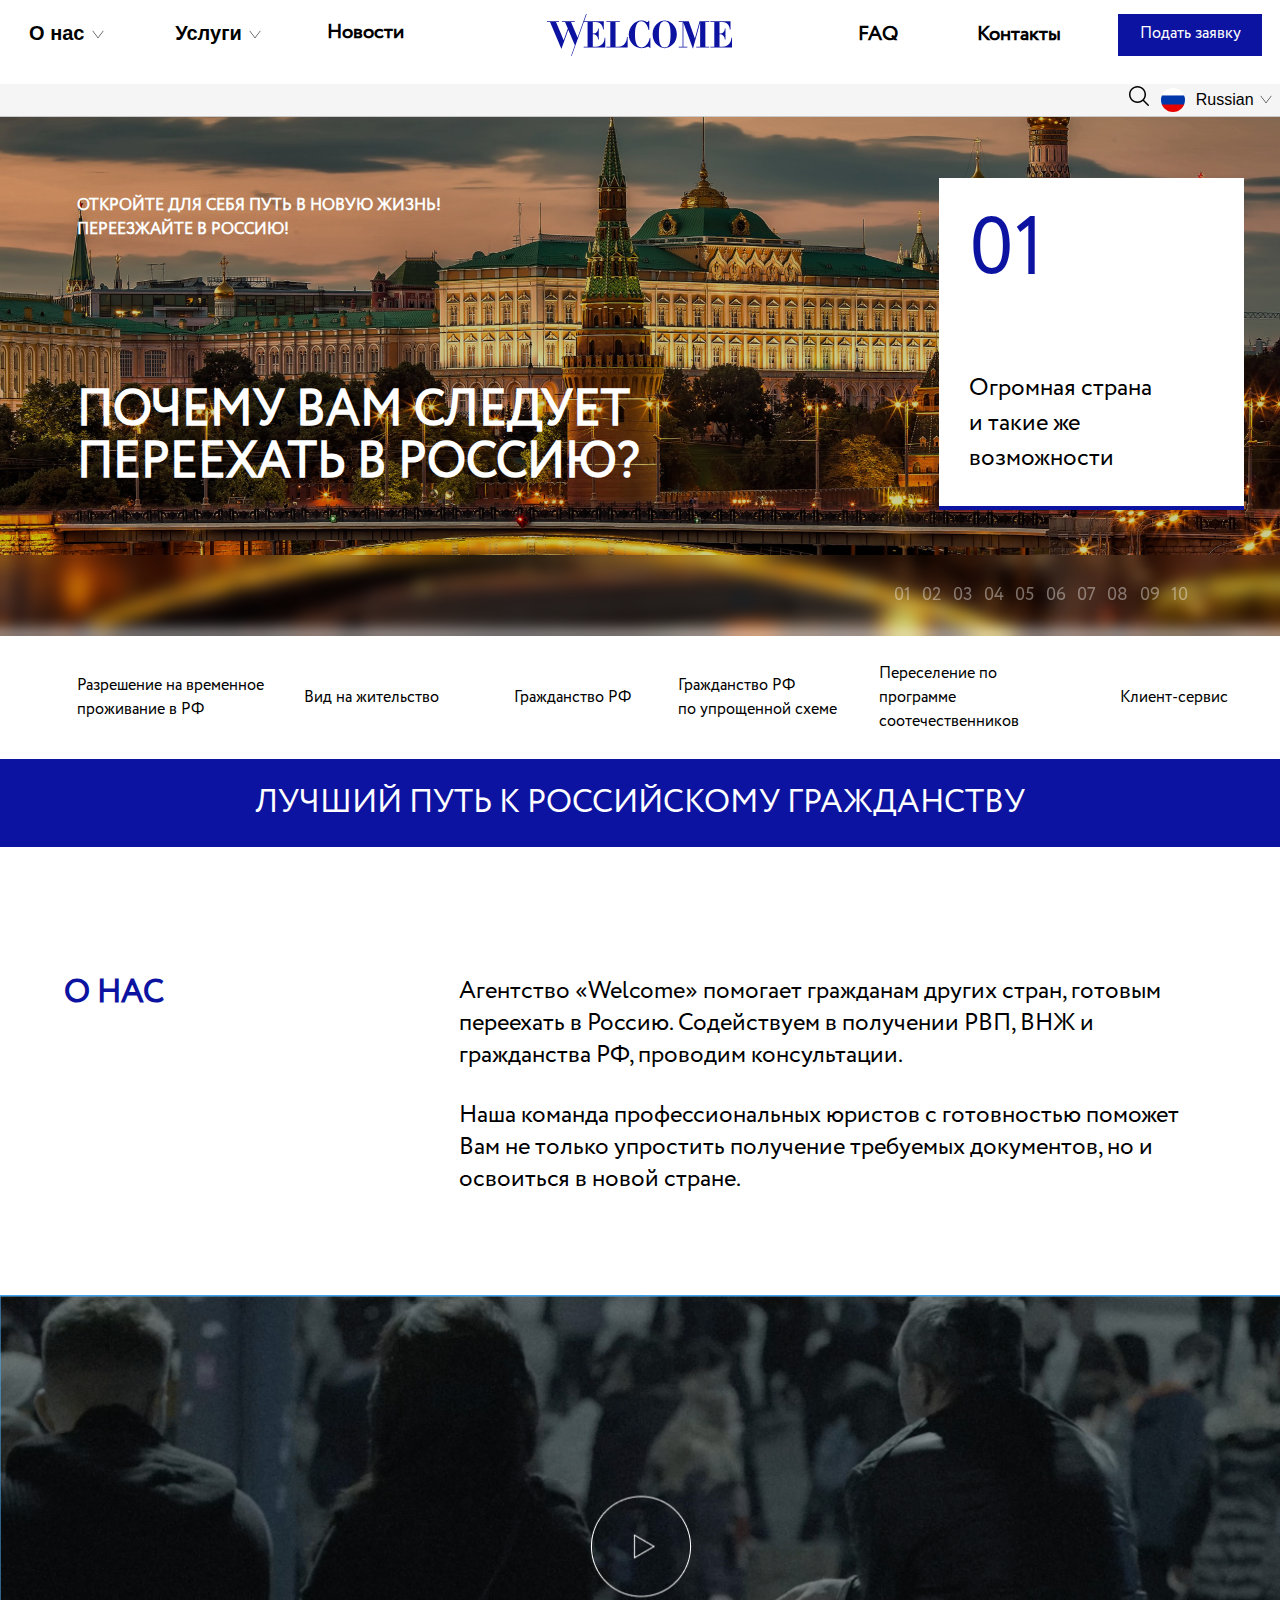
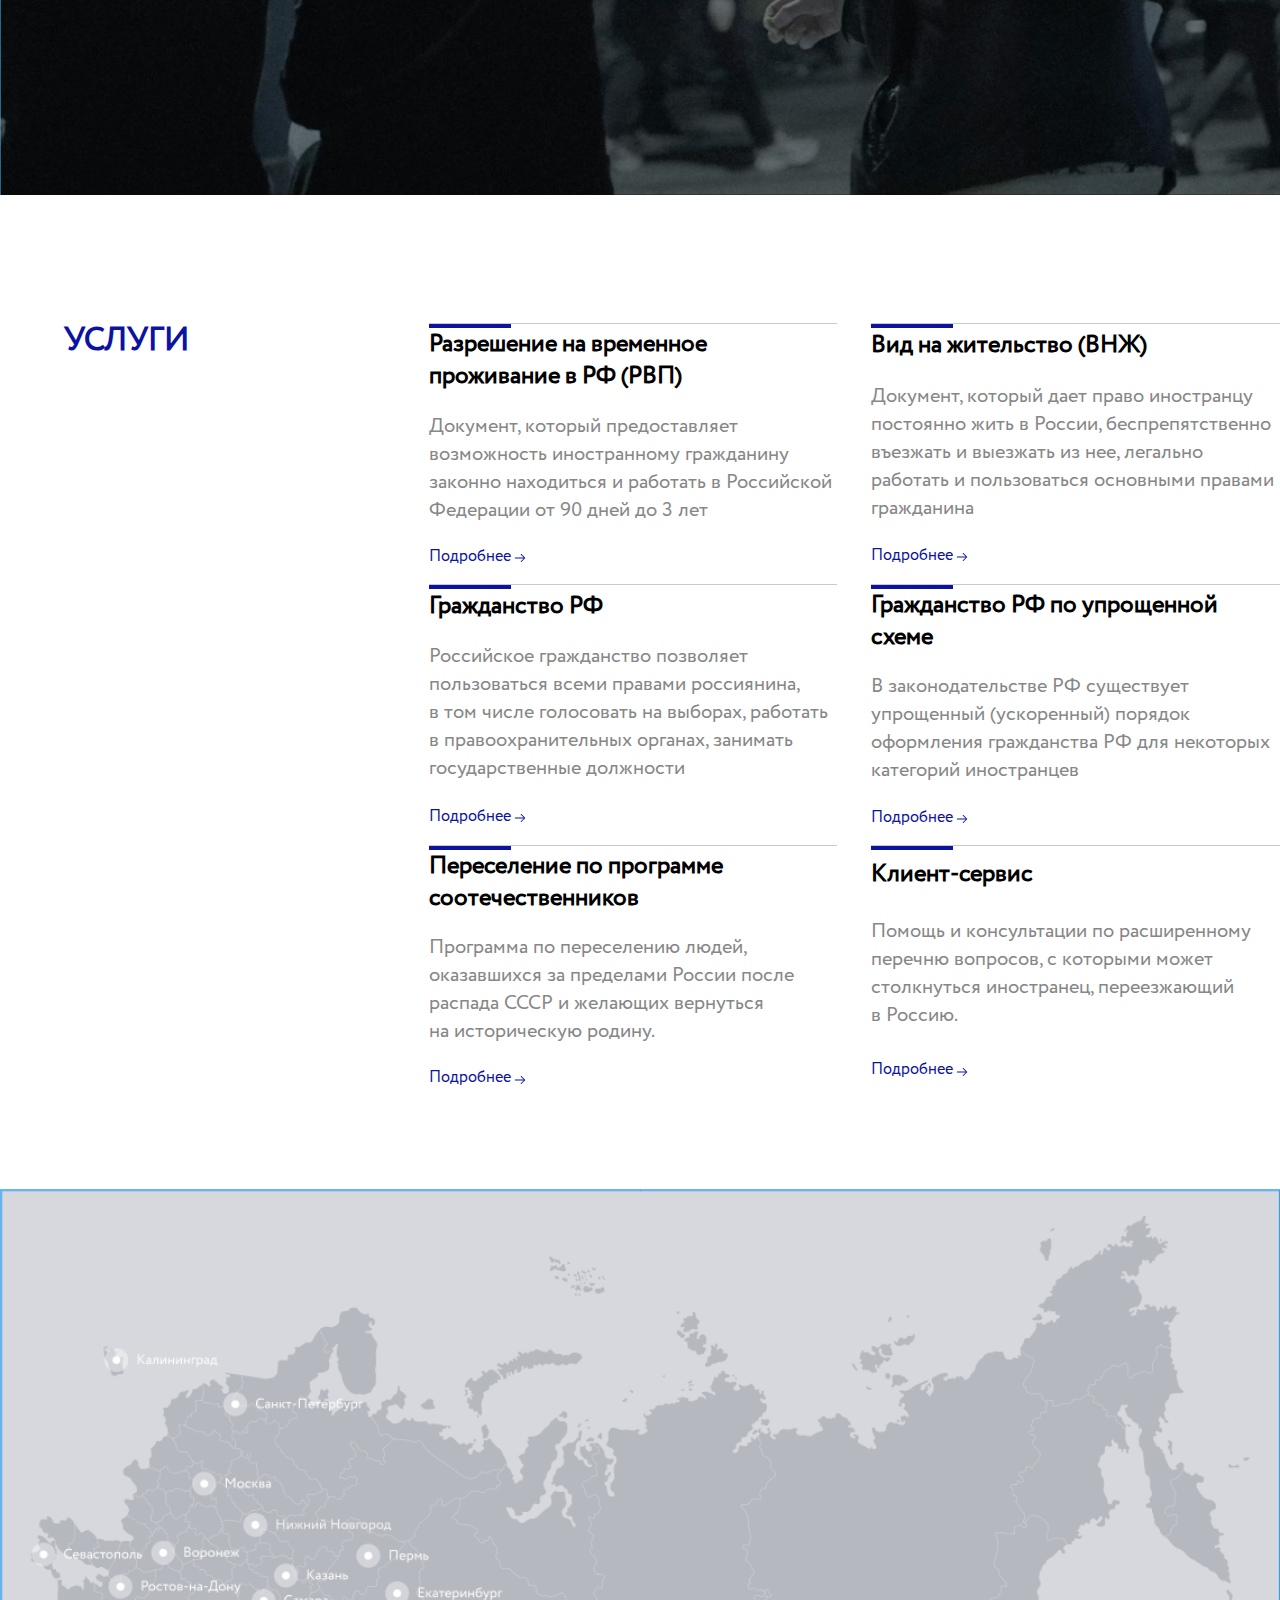
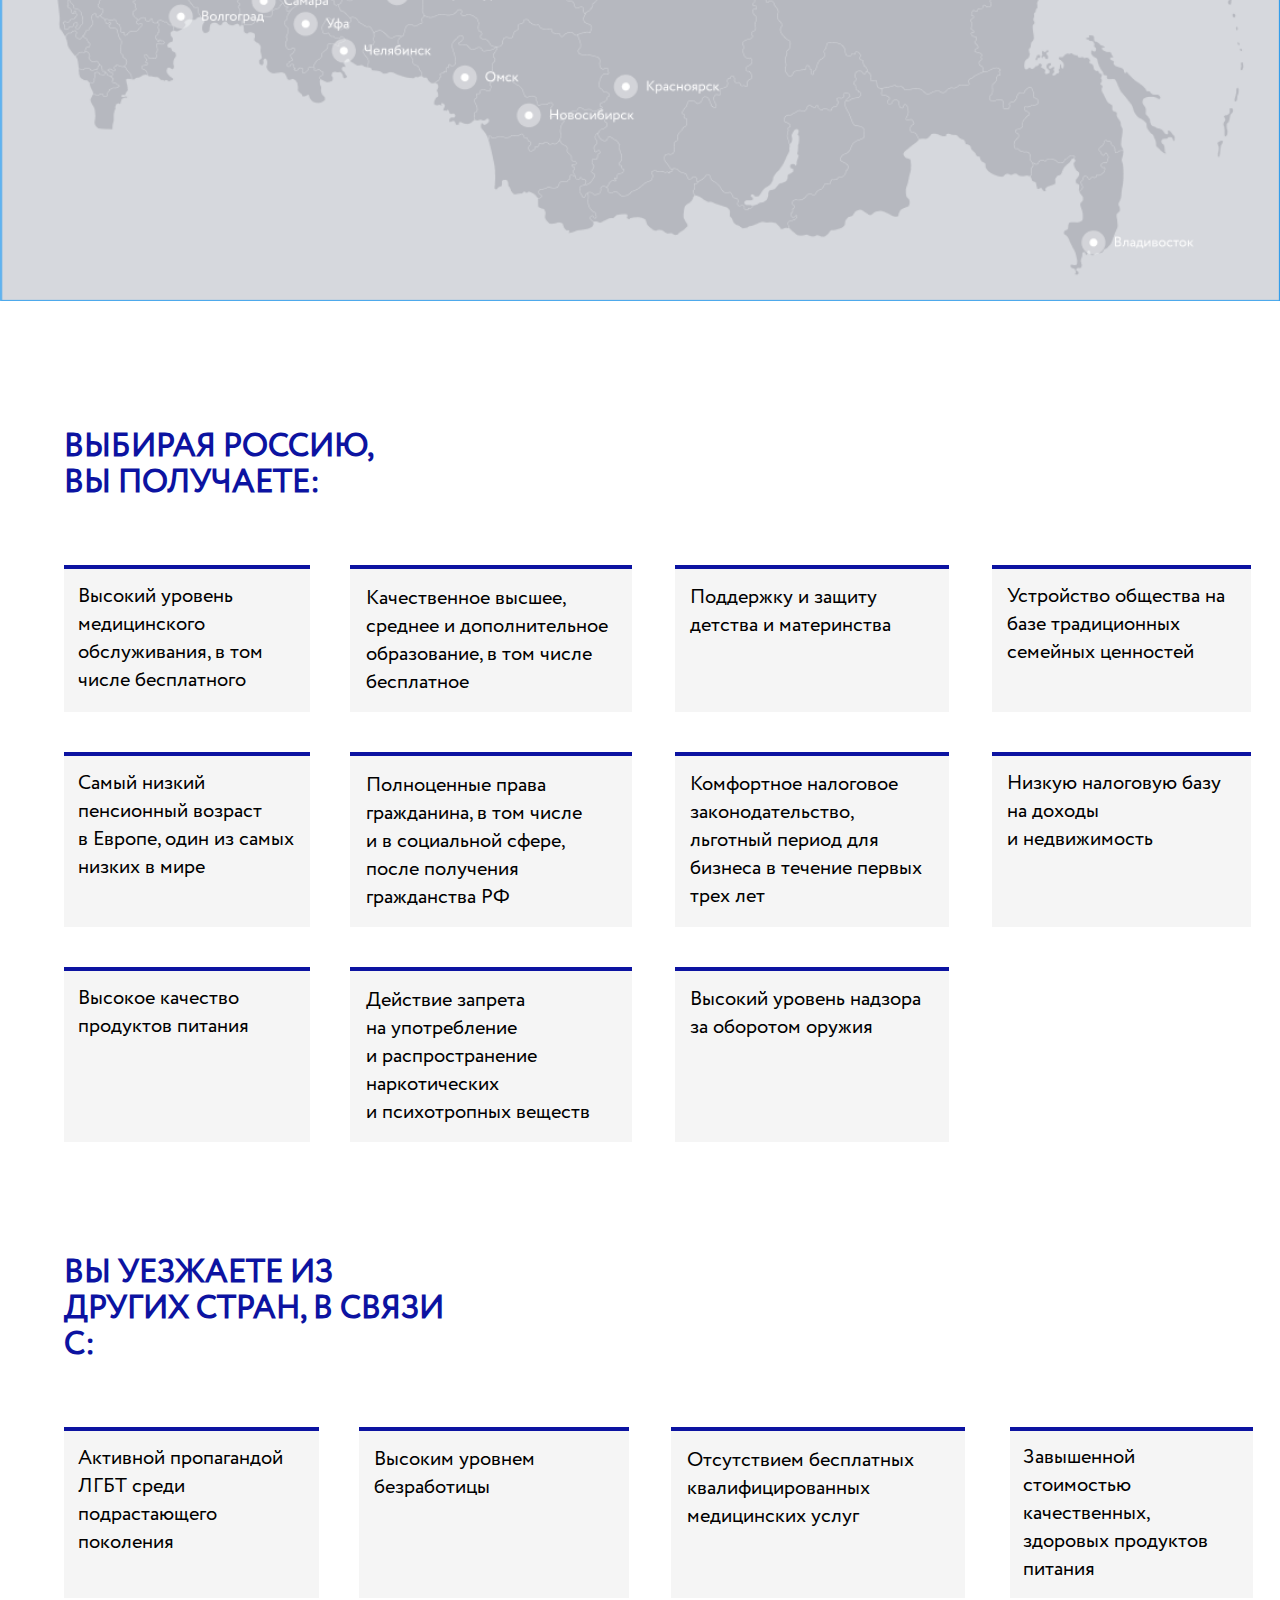
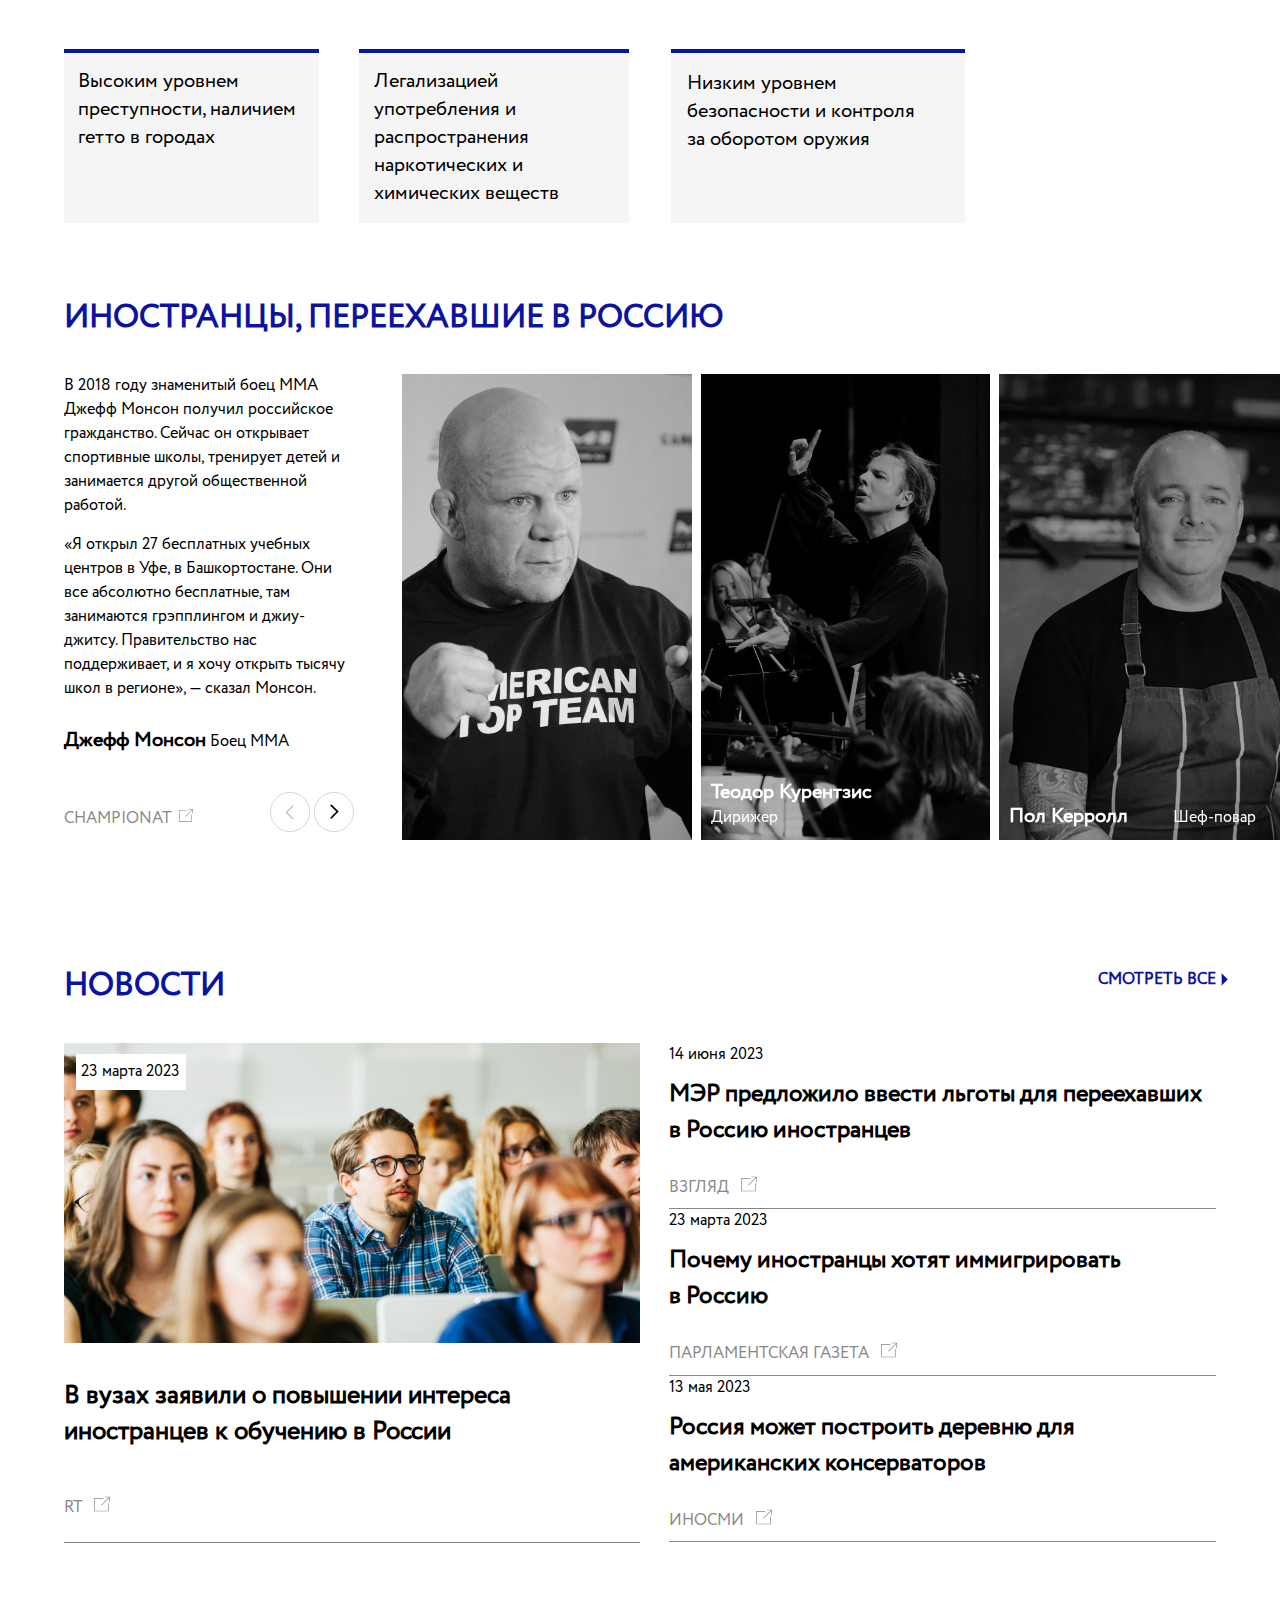
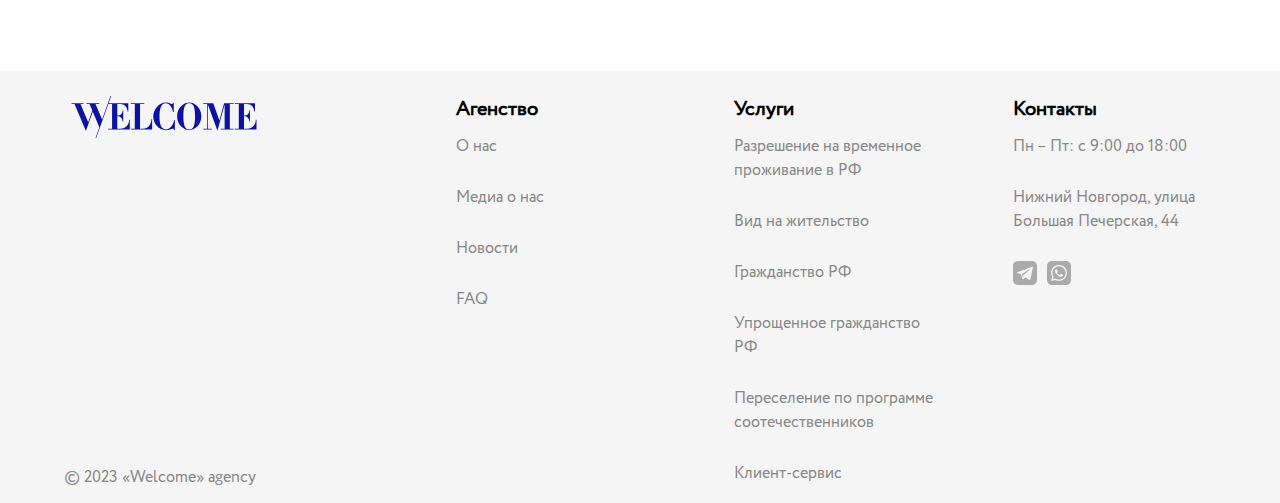
==== index.html @ 44dc0787 "Add files via upload" ====
<!DOCTYPE html>
<html lang="en">
<head>
    <link rel="stylesheet" href="main.css">
    <meta charset="UTF-8">
    <meta name="viewport" content="width=device-width,user-scalable=no, initial-scale=1.0, maximum-scale=1.0, minimum-scale=1.0">
    <title>Document</title>
</head>
<body>
    <div class="centered">
    <!-- Бургерное меню -->
    <div class="burger-menu">
        <input type="checkbox" id="menu-toggle">
        <label for="menu-toggle" class="burger-icon">
            <div class="line"></div>
            <div class="line"></div>
            <div class="line"></div>
        </label>
        <div class="burger-dropdown">
            <a href="#">О нас</a>
            <a href="#">Медиа о нас</a>
            <a href="#">Услуги</a>
            <a href="#">Новости</a>
            <a href="#">FAQ</a>
            <a href="#">Контакты</a>
            <a href="./zayavka.html">Подать заявку</a>
        </div>
        <div class="topmid">
            <svg width="185" height="43" viewBox="0 0 185 43" fill="none" xmlns="http://www.w3.org/2000/svg">
                <path d="M56.7867 7.30276V15.5018H56.1144C55.9637 12.631 54.4761 7.97121 48.5838 7.97121H45.7864V19.6013C48.6572 19.7134 51.0798 17.6617 51.0798 14.3813H51.7521V25.5632H51.0798C51.1184 22.2094 48.6185 20.1577 45.7864 20.2698V32.719H48.7692C55.5889 32.719 57.5285 27.3135 57.6019 23.697H58.2743V33.3875H36.6561V32.7152H40.5702V7.97507H36.6561V7.30276H56.7828H56.7867Z" fill="#0C13A1"/>
                <path d="M72.81 7.30276V7.97507H68.525V32.7267H71.1331C77.918 32.7267 79.8924 26.8383 79.9658 22.9629H80.6381V33.3991H59.3909V32.7267H63.305V7.97507H59.3909V7.30276H72.81Z" fill="#0C13A1"/>
                <path d="M101.588 15.8767C100.842 12.1133 98.458 7.22947 94.3199 7.22947C88.6169 7.22947 88.0219 14.9842 88.0219 21.0195C88.0219 25.3044 88.5048 33.4687 94.5092 33.4687C97.8282 33.4687 101.777 29.6667 102.708 24.0758H103.381V33.9903H102.708C102.596 33.4301 102.26 32.7616 101.255 32.7616C100.398 32.7616 99.8761 33.1712 98.3499 33.5808C97.5307 33.8396 96.1127 34.141 94.3972 34.141C87.3882 34.141 81.7625 27.8778 81.7625 20.5365C81.7625 13.6396 87.3148 6.55716 94.3972 6.55716C98.3499 6.55716 98.7942 8.0486 100.471 8.0486C100.695 8.0486 101.476 7.86313 101.588 6.85467H102.26V15.8767H101.588Z" fill="#0C13A1"/>
                <path d="M105.61 20.351C105.61 11.2169 112.692 6.561 117.723 6.561C122.754 6.561 129.836 11.2208 129.836 20.351C129.836 29.4812 122.754 34.141 117.723 34.141C112.692 34.141 105.61 29.4812 105.61 20.351ZM123.577 20.351C123.577 8.94498 120.969 7.22945 117.723 7.22945C114.477 7.22945 111.869 8.94498 111.869 20.351C111.869 31.757 114.477 33.4726 117.723 33.4726C120.969 33.4726 123.577 31.757 123.577 20.351Z" fill="#0C13A1"/>
                <path d="M141.764 7.30276L147.915 24.4504L152.575 7.30276H162.265V7.97507H158.351V32.7267H162.265V33.399H149.221V32.7267H153.135V8.42327L146.014 34.5157H145.863L136.358 8.42327V32.7267H140.311V33.399H131.702V32.7267H135.616V7.97507H131.702V7.30276H141.768H141.764Z" fill="#0C13A1"/>
                <path d="M183.513 7.30276V15.5018H182.84C182.69 12.631 181.202 7.97121 175.31 7.97121H172.512V19.6013C175.383 19.7134 177.806 17.6617 177.806 14.3813H178.478V25.5632H177.806C177.844 22.2094 175.344 20.1577 172.512 20.2698V32.719H175.495C182.315 32.719 184.254 27.3135 184.328 23.697H185V33.3875H163.382V32.7152H167.296V7.97507H163.382V7.30276H183.509H183.513Z" fill="#0C13A1"/>
                <path d="M39.0324 0L30.5899 23.6041L24.0098 7.97494H27.7848L27.7655 7.29877H15.0187V7.97494H18.0209L20.826 14.5744L16.684 26.2083L9.01044 7.97494H12.032L12.0165 7.29877H0V7.97494H3.02151L14.3232 34.7126H14.47L21.282 15.6369L27.8582 31.239L24.0446 41.9032L24.6396 42.1157L39.7047 0H39.0324Z" fill="#0C13A1"/>
                </svg>
                
        </div>
    </div>
    <!-- Основное меню для больших экранов -->
    <div class='tophead'>
        <div class="topleft">
            <div class="two_top_left_words">
                <div class="dropdown">
                    <button class="dropbtn">
                        <a>О нас</a>
                        <svg
                        width="16" 
                        height="11"
                        xmlns="http://www.w3.org/2000/svg" 
                        viewBox="0 0 24 24"
                        fill-rule="evenodd" 
                        clip-rule="evenodd">
                        <path d="M23.245 4l-11.245 
                        14.374-11.219-14.374-.781.619 
                        12 15.381 12-15.391-.755-.609z"/>
                       </svg>
                    </button>
                    <div class="dropdown-content">
                        <a href="#">О нас</a>
                        <a href="#">Медиа о нас</a>
                    </div>
                </div>
            </div>
            <div class="two_top_left_words">
                <div class="dropdown">
                    <button class="dropbtn">
                        <a>Услуги</a>
                        <svg
                        width="16" 
                        height="11"
                        xmlns="http://www.w3.org/2000/svg" 
                        viewBox="0 0 24 24"
                        fill-rule="evenodd" 
                        clip-rule="evenodd">
                        <path d="M23.245 4l-11.245 
                        14.374-11.219-14.374-.781.619 
                        12 15.381 12-15.391-.755-.609z"/>
                       </svg>
                    </button>
                    <div class="dropdown-content">
                        <a href="#">Разрешение на временное проживание в РФ</a>
                        <a href="#">Вид на жительство</a>
                        <a href="#">Гражданство РФ</a>
                        <a href="#">Гражданство РФ по упрощенной схеме</a>
                        <a href="#">Переселение по программе соотечественников</a>
                        <a href="#">Клиент-сервис</a>
                    </div>
                </div>
            </div>
            <div class="top_left_word">
                <a href="#">Новости</a>
            </div>
        </div>
        <div class="topmid">
            <svg width="185" height="43" viewBox="0 0 185 43" fill="none" xmlns="http://www.w3.org/2000/svg">
                <path d="M56.7867 7.30276V15.5018H56.1144C55.9637 12.631 54.4761 7.97121 48.5838 7.97121H45.7864V19.6013C48.6572 19.7134 51.0798 17.6617 51.0798 14.3813H51.7521V25.5632H51.0798C51.1184 22.2094 48.6185 20.1577 45.7864 20.2698V32.719H48.7692C55.5889 32.719 57.5285 27.3135 57.6019 23.697H58.2743V33.3875H36.6561V32.7152H40.5702V7.97507H36.6561V7.30276H56.7828H56.7867Z" fill="#0C13A1"/>
                <path d="M72.81 7.30276V7.97507H68.525V32.7267H71.1331C77.918 32.7267 79.8924 26.8383 79.9658 22.9629H80.6381V33.3991H59.3909V32.7267H63.305V7.97507H59.3909V7.30276H72.81Z" fill="#0C13A1"/>
                <path d="M101.588 15.8767C100.842 12.1133 98.458 7.22947 94.3199 7.22947C88.6169 7.22947 88.0219 14.9842 88.0219 21.0195C88.0219 25.3044 88.5048 33.4687 94.5092 33.4687C97.8282 33.4687 101.777 29.6667 102.708 24.0758H103.381V33.9903H102.708C102.596 33.4301 102.26 32.7616 101.255 32.7616C100.398 32.7616 99.8761 33.1712 98.3499 33.5808C97.5307 33.8396 96.1127 34.141 94.3972 34.141C87.3882 34.141 81.7625 27.8778 81.7625 20.5365C81.7625 13.6396 87.3148 6.55716 94.3972 6.55716C98.3499 6.55716 98.7942 8.0486 100.471 8.0486C100.695 8.0486 101.476 7.86313 101.588 6.85467H102.26V15.8767H101.588Z" fill="#0C13A1"/>
                <path d="M105.61 20.351C105.61 11.2169 112.692 6.561 117.723 6.561C122.754 6.561 129.836 11.2208 129.836 20.351C129.836 29.4812 122.754 34.141 117.723 34.141C112.692 34.141 105.61 29.4812 105.61 20.351ZM123.577 20.351C123.577 8.94498 120.969 7.22945 117.723 7.22945C114.477 7.22945 111.869 8.94498 111.869 20.351C111.869 31.757 114.477 33.4726 117.723 33.4726C120.969 33.4726 123.577 31.757 123.577 20.351Z" fill="#0C13A1"/>
                <path d="M141.764 7.30276L147.915 24.4504L152.575 7.30276H162.265V7.97507H158.351V32.7267H162.265V33.399H149.221V32.7267H153.135V8.42327L146.014 34.5157H145.863L136.358 8.42327V32.7267H140.311V33.399H131.702V32.7267H135.616V7.97507H131.702V7.30276H141.768H141.764Z" fill="#0C13A1"/>
                <path d="M183.513 7.30276V15.5018H182.84C182.69 12.631 181.202 7.97121 175.31 7.97121H172.512V19.6013C175.383 19.7134 177.806 17.6617 177.806 14.3813H178.478V25.5632H177.806C177.844 22.2094 175.344 20.1577 172.512 20.2698V32.719H175.495C182.315 32.719 184.254 27.3135 184.328 23.697H185V33.3875H163.382V32.7152H167.296V7.97507H163.382V7.30276H183.509H183.513Z" fill="#0C13A1"/>
                <path d="M39.0324 0L30.5899 23.6041L24.0098 7.97494H27.7848L27.7655 7.29877H15.0187V7.97494H18.0209L20.826 14.5744L16.684 26.2083L9.01044 7.97494H12.032L12.0165 7.29877H0V7.97494H3.02151L14.3232 34.7126H14.47L21.282 15.6369L27.8582 31.239L24.0446 41.9032L24.6396 42.1157L39.7047 0H39.0324Z" fill="#0C13A1"/>
                </svg>
                
        </div>
        <div class="topright">
            <div class="top_right_words">
                <a href="#">FAQ</a>
            </div>
            <div class="top_right_words">
                <a href="#">Контакты</a>
            </div>
            <a href="zayavka.html"><div class="zayavka">
                <div class="text_in_zayavka">
                    Подать заявку
                </div>
            </div></a>
        </div>
    </div>
    <div class="topunhead">
        <div class="topunheaddiv">
            <input type="checkbox" id="toggle-search" class="toggle-search">
            <label for="toggle-search">
                <svg class="lupa"
                    clip-rule="evenodd" 
                    fill-rule="evenodd" 
                    stroke-linejoin="round" 
                    stroke-miterlimit="2" 
                    viewBox="0 0 24 24" 
                    xmlns="http://www.w3.org/2000/svg">
                    <path d="m15.97 17.031c-1.479 1.238-3.384 
                    1.985-5.461 1.985-4.697 0-8.509-3.812-8.509-8.508s3.812-8.508 
                    8.509-8.508c4.695 0 8.508 3.812 8.508 8.508 0 2.078-.747 
                    3.984-1.985 5.461l4.749 4.75c.146.146.219.338.219.531 
                    0 .587-.537.75-.75.75-.192 0-.384-.073-.531-.22zm-5.461-13.53c-3.868 
                    0-7.007 3.14-7.007 7.007s3.139 7.007 7.007 7.007c3.866 
                    0 7.007-3.14 7.007-7.007s-3.141-7.007-7.007-7.007z" 
                    fill-rule="nonzero"/>
                </svg>
            </label>
    
            <!-- Поле для поиска -->
            <div class="search-bar">
                <input type="text" placeholder="Поиск...">
                <button type="submit">Поиск</button>
            </div>
    
            <div class="rus_flag"></div>
            <div class="choose_country">
                <div class="dropdown">
                    <button class="dropbtnrus">
                        <a>Russian</a>
                        <svg
                            class="strel_choose_country"
                            width="16" 
                            height="11"
                            xmlns="http://www.w3.org/2000/svg" 
                            viewBox="0 0 24 24"
                            fill-rule="evenodd" 
                            clip-rule="evenodd">
                            <path d="M23.245 4l-11.245 
                            14.374-11.219-14.374-.781.619 
                            12 15.381 12-15.391-.755-.609z"/>
                        </svg>
                    </button>
                    <div class="dropdown-content">
                        <a href="#">English</a>
                        <a href="#">Spanish</a>
                        <a href="#">Chinees</a>
                        <a href="#">Japanees</a>
                    </div>
                </div>
            </div>
        </div>
    </div>
    
    <div class="slider-num1">
        <div class="slider">
            <div class="slide active">
                <div class="block_with_photo_creamle">
                    <div class="piccream">
                        <div class="in_pic_left">
                            <div class="in_pic_ltwords">
                                <a>ОТКРОЙТЕ ДЛЯ СЕБЯ ПУТЬ В НОВУЮ ЖИЗНЬ!
                                 ПЕРЕЕЗЖАЙТЕ В РОССИЮ!</a>
                            </div>
                            <div class="in_pic_lbwords">
                                <a>ПОЧЕМУ ВАМ СЛЕДУЕТ ПЕРЕЕХАТЬ В РОССИЮ?</a>
                            </div>
                        </div>
                        <div class="in_pic_right">
                            <div class="block_in_pic">
                                <div class="top_text_inblock">
                                    01
                                </div>
                                <div class="bottom_text_inblock">
                                    Огромная страна
                                    и такие же
                                    возможности
                                </div>
                            </div>
                        </div>
                    </div>
                </div>
            </div>
            <div class="slide">
                <div class="block_with_photo_sity">
                    <div class="piccream">
                        <div class="in_pic_left">
                            <div class="in_pic_ltwords">
                                <a>ОТКРОЙТЕ ДЛЯ СЕБЯ ПУТЬ В НОВУЮ ЖИЗНЬ!
                                 ПЕРЕЕЗЖАЙТЕ В РОССИЮ!</a>
                            </div>
                            <div class="in_pic_lbwords">
                            
                            </div>
                        </div>
                        <div class="in_pic_right">
                            <div class="block_in_pic">
                                <div class="top_text_inblock">
                                    02
                                </div>
                                <div class="bottom_text_inblock">
                                    Благоприятные условия для карьеры и жизни
                                </div>
                            </div>
                        </div>
                    </div>
                </div>
            </div>
            <div class="slide">
                <div class="block_with_photo_shariki">
                    <div class="piccream">
                        <div class="in_pic_left">
                            <div class="in_pic_ltwords">
                                <a>ОТКРОЙТЕ ДЛЯ СЕБЯ ПУТЬ В НОВУЮ ЖИЗНЬ!
                                 ПЕРЕЕЗЖАЙТЕ В РОССИЮ!</a>
                            </div>
                            <div class="in_pic_lbwords">
                            </div>
                        </div>
                        <div class="in_pic_right">
                            <div class="block_in_pic">
                                <div class="top_text_inblock">
                                03
                                </div>
                                <div class="bottom_text_inblock">
                                    Здесь чувствуешь жизнь
                                </div>
                            </div>
                        </div>
                    </div>
                </div>
            </div>
            <div class="slide">
                <div class="block_with_photo_reka">
                    <div class="piccream">
                        <div class="in_pic_left">
                            <div class="in_pic_ltwords">
                                <a>ОТКРОЙТЕ ДЛЯ СЕБЯ ПУТЬ В НОВУЮ ЖИЗНЬ!
                                 ПЕРЕЕЗЖАЙТЕ В РОССИЮ!</a>
                            </div>
                            <div class="in_pic_lbwords">
                            </div>
                        </div>
                        <div class="in_pic_right">
                            <div class="block_in_pic">
                                <div class="top_text_inblock">
                                    04
                                </div>
                                <div class="bottom_text_inblock">
                                    Бескрайние просторы и невероятная природа
                                </div>
                            </div>
                        </div>
                    </div>
                </div>
            </div>
            <div class="slide">
                <div class="block_with_photo_cerkov">
                    <div class="piccream">
                        <div class="in_pic_left">
                            <div class="in_pic_ltwords">
                                <a>ОТКРОЙТЕ ДЛЯ СЕБЯ ПУТЬ В НОВУЮ ЖИЗНЬ!
                                 ПЕРЕЕЗЖАЙТЕ В РОССИЮ!</a>
                            </div>
                            <div class="in_pic_lbwords">
    
                            </div>
                        </div>
                        <div class="in_pic_right">
                            <div class="block_in_pic">
                                <div class="top_text_inblock">
                                    05
                                </div>
                                <div class="bottom_text_inblock">
                                    Богатая христианская культура и традиционные ценности
                                </div>
                            </div>
                        </div>
                    </div>
                </div>
            </div>
            <div class="slide">
                <div class="block_with_photo_whitekupola">
                    <div class="piccream">
                        <div class="in_pic_left">
                            <div class="in_pic_ltwords">
                                <a>ОТКРОЙТЕ ДЛЯ СЕБЯ ПУТЬ В НОВУЮ ЖИЗНЬ!
                                 ПЕРЕЕЗЖАЙТЕ В РОССИЮ!</a>
                            </div>
                            <div class="in_pic_lbwords">
    
                            </div>
                        </div>
                        <div class="in_pic_right">
                            <div class="block_in_pic">
                                <div class="top_text_inblock">
                                    06
                                </div>
                                <div class="bottom_text_inblock">
                                    Разнообразие культур, народов и религий
                                </div>
                            </div>
                        </div>
                    </div>
                </div>
            </div>
            <div class="slide">
                <div class="block_with_photo_siyay">
                    <div class="piccream">
                        <div class="in_pic_left">
                            <div class="in_pic_ltwords">
                                <a>ОТКРОЙТЕ ДЛЯ СЕБЯ ПУТЬ В НОВУЮ ЖИЗНЬ!
                                 ПЕРЕЕЗЖАЙТЕ В РОССИЮ!</a>
                            </div>
                            <div class="in_pic_lbwords">
                            </div>
                        </div>
                        <div class="in_pic_right">
                            <div class="block_in_pic">
                                <div class="top_text_inblock">
                                    07
                                </div>
                                <div class="bottom_text_inblock">
                                    Удивительные природные явления
                                </div>
                            </div>
                        </div>
                    </div>
                </div>
            </div>
            <div class="slide">
                <div class="block_with_photo_traktori">
                    <div class="piccream">
                        <div class="in_pic_left">
                            <div class="in_pic_ltwords">
                                <a>ОТКРОЙТЕ ДЛЯ СЕБЯ ПУТЬ В НОВУЮ ЖИЗНЬ!
                                 ПЕРЕЕЗЖАЙТЕ В РОССИЮ!</a>
                            </div>
                            <div class="in_pic_lbwords">
                            </div>
                        </div>
                        <div class="in_pic_right">
                            <div class="block_in_pic">
                                <div class="top_text_inblock">
                                    08
                                </div>
                                <div class="bottom_text_inblock">
                                    Бескрайние урожайные поля
                                </div>
                            </div>
                        </div>
                    </div>
                </div>
            </div>
            <div class="slide">
                <div class="block_with_photo_more">
                    <div class="piccream">
                        <div class="in_pic_left">
                            <div class="in_pic_ltwords">
                                <a>ОТКРОЙТЕ ДЛЯ СЕБЯ ПУТЬ В НОВУЮ ЖИЗНЬ!
                                 ПЕРЕЕЗЖАЙТЕ В РОССИЮ!</a>
                            </div>
                            <div class="in_pic_lbwords">
    
                            </div>
                        </div>
                        <div class="in_pic_right">
                            <div class="block_in_pic">
                                <div class="top_text_inblock">
                                    09
                                </div>
                                <div class="bottom_text_inblock">
                                    Здесь есть даже серфинг!
                                </div>
                            </div>
                        </div>
                    </div>
                </div>
            </div>
            <div class="slide">
                <div class="block_with_photo_ostrov">
                    <div class="piccream">
                        <div class="in_pic_left">
                            <div class="in_pic_ltwords">
                                <a>ОТКРОЙТЕ ДЛЯ СЕБЯ ПУТЬ В НОВУЮ ЖИЗНЬ!
                                 ПЕРЕЕЗЖАЙТЕ В РОССИЮ!</a>
                            </div>
                            <div class="in_pic_lbwords">
                            </div>
                        </div>
                        <div class="in_pic_right">
                            <div class="block_in_pic">
                                <div class="top_text_inblock">
                                    10
                                </div>
                                <div class="bottom_text_inblock">
                                    Страна с самым глубоким пресноводным озером в мире
                                </div>
                            </div>
                        </div>
                    </div>
                </div>
            </div>

        <!-- ---------------- -->
        </div>
        <div class="pagination">
            <div class="svasi">
            <span data-index="0">01</span> <span data-index="1">02</span> <span data-index="2">03</span>
            <span data-index="3">04</span> <span data-index="4">05</span> <span data-index="5">06</span>
            <span data-index="6">07</span> <span data-index="7">08</span> <span data-index="8">09</span>
            <span data-index="9">10</span>
        </div>
        </div>
    </div>

    

    <div class="links_unlist">

            <div class="text_unlist">
                <a href="#">Разрешение на временное проживание в РФ</a>
            </div>
            <div class="text_unlist">
                <a href="#">Вид на жительство</a>
            </div>
            <div class="text_unlist">
                <a href="#">Гражданство РФ</a>
            </div>
            <div class="text_unlist">
                <a href="#">Гражданство РФ по упрощенной схеме</a>
            </div>
            <div class="text_unlist">
                <a href="#">Переселение по программе соотечественников</a>
            </div>
            <div class="text_unlist">
                <a href="#">Клиент-сервис</a>
            </div>
    </div>
    <div class="under_list">
        <div class="text_in_unlinks">ЛУЧШИЙ ПУТЬ К РОССИЙСКОМУ ГРАЖДАНСТВУ</div>
    </div>
    <div class="about_us">
        <div class="left_about_us">
            <a href="#">О НАС</a>
        </div>
        <div class="right_about_us">
            <div>
                Агентство «Welcome» помогает гражданам других стран, готовым переехать в Россию.
                Содействуем в получении РВП, ВНЖ и гражданства РФ, проводим
                консультации.
            </div>
            <div>
                Наша команда профессиональных юристов с готовностью поможет Вам
                не только упростить получение требуемых документов, но и освоиться
                в новой стране.
            </div>
        </div>
    </div>
    <div class="video_pic">
        <img src="видио.png" alt="ТУТ КАРТИНКА" class="responsive-image">
    </div>
    
    <div class="servises">
        <div class="grid_servises">
            <a href="#">УСЛУГИ</a>
        </div>
        <div class="alot_servises">
            <div class="blocks">
                <div class="blue_block_up"></div>
                <div class="name_block">Разрешение на временное проживание в РФ (РВП)</div>
                <div class="text_in_block">Документ, который предоставляет возможность иностранному гражданину законно находиться и работать в Российской Федерации от 90 дней до 3 лет</div>
                <div class="more_information">
                    <a  href="#">Подробнее</a>
                    <svg
                    class="dlin_strelochka_svg"
                    width="18px" height="14px"
                    fill="rgba(12, 19, 161, 1)"
                    clip-rule="evenodd" 
                    fill-rule="evenodd" 
                    stroke-linejoin="round" 
                    stroke-miterlimit="2" 
                    viewBox="0 0 24 24" 
                    xmlns="http://www.w3.org/2000/svg">
                    <path d="m14.523 18.787s4.501-4.505 6.255-6.26c.146-.146.219-.338.219-.53s-.073-.383-.219-.53c-1.753-1.754-6.255-6.258-6.255-6.258-.144-.145-.334-.217-.524-.217-.193 0-.385.074-.532.221-.293.292-.295.766-.004 1.056l4.978 4.978h-14.692c-.414 0-.75.336-.75.75s.336.75.75.75h14.692l-4.979 4.979c-.289.289-.286.762.006 1.054.148.148.341.222.533.222.19 0 .378-.072.522-.215z" fill-rule="nonzero"/>
                    </svg>
                </div>
            </div>
            <div class="blocks">
                <div class="blue_block_up"></div>
                <div class="name_block">Вид на жительство (ВНЖ)</div>
                <div class="text_in_block">Документ, который дает право иностранцу постоянно жить в России, беспрепятственно въезжать и выезжать из нее, легально работать и пользоваться основными правами гражданина</div>
                <div class="more_information">
                    <a href="#">Подробнее</a>
                    <svg
                    class="dlin_strelochka_svg"
                    width="18px" height="14px"
                    fill="rgba(12, 19, 161, 1)"
                    clip-rule="evenodd" 
                    fill-rule="evenodd" 
                    stroke-linejoin="round" 
                    stroke-miterlimit="2" 
                    viewBox="0 0 24 24" 
                    xmlns="http://www.w3.org/2000/svg">
                    <path d="m14.523 18.787s4.501-4.505 6.255-6.26c.146-.146.219-.338.219-.53s-.073-.383-.219-.53c-1.753-1.754-6.255-6.258-6.255-6.258-.144-.145-.334-.217-.524-.217-.193 0-.385.074-.532.221-.293.292-.295.766-.004 1.056l4.978 4.978h-14.692c-.414 0-.75.336-.75.75s.336.75.75.75h14.692l-4.979 4.979c-.289.289-.286.762.006 1.054.148.148.341.222.533.222.19 0 .378-.072.522-.215z" fill-rule="nonzero"/>
                    </svg>
                </div>              
            </div>
            <div class="blocks">
                <div class="blue_block_up"></div>
                <div class="name_block">Гражданство РФ</div>
                <div class="text_in_block">Российское гражданство позволяет пользоваться всеми правами россиянина, в том числе голосовать на выборах, работать в правоохранительных органах, занимать государственные должности</div>
                <div class="more_information">
                    <a  href="#">Подробнее</a>
                    <svg
                    class="dlin_strelochka_svg"
                    width="18px" height="14px"
                    fill="rgba(12, 19, 161, 1)"
                    clip-rule="evenodd" 
                    fill-rule="evenodd" 
                    stroke-linejoin="round" 
                    stroke-miterlimit="2" 
                    viewBox="0 0 24 24" 
                    xmlns="http://www.w3.org/2000/svg">
                    <path d="m14.523 18.787s4.501-4.505 6.255-6.26c.146-.146.219-.338.219-.53s-.073-.383-.219-.53c-1.753-1.754-6.255-6.258-6.255-6.258-.144-.145-.334-.217-.524-.217-.193 0-.385.074-.532.221-.293.292-.295.766-.004 1.056l4.978 4.978h-14.692c-.414 0-.75.336-.75.75s.336.75.75.75h14.692l-4.979 4.979c-.289.289-.286.762.006 1.054.148.148.341.222.533.222.19 0 .378-.072.522-.215z" fill-rule="nonzero"/>
                    </svg>
                </div>               
            </div>
            <div class="blocks">
                <div class="blue_block_up"></div>
                <div class="name_block">Гражданство РФ по упрощенной схеме</div>
                <div class="text_in_block">В законодательстве РФ существует упрощенный (ускоренный) порядок оформления гражданства РФ для некоторых категорий иностранцев</div>
                <div class="more_information">
                    <a  href="#">Подробнее</a>
                    <svg
                    class="dlin_strelochka_svg"
                    width="18px" height="14px"
                    fill="rgba(12, 19, 161, 1)"
                    clip-rule="evenodd" 
                    fill-rule="evenodd" 
                    stroke-linejoin="round" 
                    stroke-miterlimit="2" 
                    viewBox="0 0 24 24" 
                    xmlns="http://www.w3.org/2000/svg">
                    <path d="m14.523 18.787s4.501-4.505 6.255-6.26c.146-.146.219-.338.219-.53s-.073-.383-.219-.53c-1.753-1.754-6.255-6.258-6.255-6.258-.144-.145-.334-.217-.524-.217-.193 0-.385.074-.532.221-.293.292-.295.766-.004 1.056l4.978 4.978h-14.692c-.414 0-.75.336-.75.75s.336.75.75.75h14.692l-4.979 4.979c-.289.289-.286.762.006 1.054.148.148.341.222.533.222.19 0 .378-.072.522-.215z" fill-rule="nonzero"/>
                    </svg>
                </div>                
            </div>
            <div class="blocks">
                <div class="blue_block_up"></div>
                <div class="name_block">Переселение по программе соотечественников</div>
                <div class="text_in_block">Программа по переселению людей, оказавшихся за пределами России после распада СССР и желающих вернуться на историческую родину.</div>
                <div class="more_information">
                    <a  href="#">Подробнее</a>
                    <svg
                    class="dlin_strelochka_svg"
                    width="18px" height="14px"
                    fill="rgba(12, 19, 161, 1)"
                    clip-rule="evenodd" 
                    fill-rule="evenodd" 
                    stroke-linejoin="round" 
                    stroke-miterlimit="2" 
                    viewBox="0 0 24 24" 
                    xmlns="http://www.w3.org/2000/svg">
                    <path d="m14.523 18.787s4.501-4.505 6.255-6.26c.146-.146.219-.338.219-.53s-.073-.383-.219-.53c-1.753-1.754-6.255-6.258-6.255-6.258-.144-.145-.334-.217-.524-.217-.193 0-.385.074-.532.221-.293.292-.295.766-.004 1.056l4.978 4.978h-14.692c-.414 0-.75.336-.75.75s.336.75.75.75h14.692l-4.979 4.979c-.289.289-.286.762.006 1.054.148.148.341.222.533.222.19 0 .378-.072.522-.215z" fill-rule="nonzero"/>
                    </svg>
                </div>               
            </div>
            <div class="blocks">
                <div class="blue_block_up"></div>
                <div class="name_block">Клиент-сервис</div>
                <div class="text_in_block">Помощь и консультации по расширенному перечню вопросов, с которыми может столкнуться иностранец, переезжающий в Россию.</div>
                <div class="more_information">
                    <a  href="#">Подробнее</a>
                    <svg
                    class="dlin_strelochka_svg"
                    width="18px" height="14px"
                    fill="rgba(12, 19, 161, 1)"
                    clip-rule="evenodd" 
                    fill-rule="evenodd" 
                    stroke-linejoin="round" 
                    stroke-miterlimit="2" 
                    viewBox="0 0 24 24" 
                    xmlns="http://www.w3.org/2000/svg">
                    <path d="m14.523 18.787s4.501-4.505 6.255-6.26c.146-.146.219-.338.219-.53s-.073-.383-.219-.53c-1.753-1.754-6.255-6.258-6.255-6.258-.144-.145-.334-.217-.524-.217-.193 0-.385.074-.532.221-.293.292-.295.766-.004 1.056l4.978 4.978h-14.692c-.414 0-.75.336-.75.75s.336.75.75.75h14.692l-4.979 4.979c-.289.289-.286.762.006 1.054.148.148.341.222.533.222.19 0 .378-.072.522-.215z" fill-rule="nonzero"/>
                    </svg>
                </div>               
            </div>
        </div>
    </div>
    <div class="interektiv_map">
        <img src="интеректив мап.png",alt="Тут карта" class="responsive-image">
    </div>
    <div class="choose_russian">
        ВЫБИРАЯ РОССИЮ, ВЫ ПОЛУЧАЕТЕ:
    </div>
    <div class="variant_choose">
        <div class="variants">
            <div class="text_in_variant">
                Высокий уровень медицинского обслуживания, в том числе бесплатного
            </div>
            <div class="text_in_variant">
                Качественное высшее, среднее и дополнительное образование, в том числе бесплатное
            </div>
            <div class="text_in_variant">
                Поддержку и защиту детства и материнства
            </div>
            <div class="text_in_variant">
                Устройство общества на базе традиционных семейных ценностей
            </div>
            <div class="text_in_variant">
                Самый низкий пенсионный возраст в Европе, один из самых низких в мире
            </div>
            <div class="text_in_variant">
                Полноценные права гражданина, в том числе и в социальной сфере, после получения гражданства РФ
            </div>
            <div class="text_in_variant">
                Комфортное налоговое законодательство, льготный период для бизнеса в течение первых трех лет
            </div>
            <div class="text_in_variant">
                Низкую налоговую базу на доходы и недвижимость
            </div>
            <div class="text_in_variant">
                Высокое качество продуктов питания
            </div>
            <div class="text_in_variant">
                Действие запрета на употребление и распространение наркотических и психотропных веществ
            </div>
            <div class="text_in_variant">
                Высокий уровень надзора за оборотом оружия
            </div>
        </div>
    </div>
    <div class="choose_russian_01">
        ВЫ УЕЗЖАЕТЕ ИЗ ДРУГИХ СТРАН, В СВЯЗИ С:
    </div>
    <div class="why_go_away">
        <div class="variants_02">
            <div class="text_in_variant">
                Активной пропагандой ЛГБТ среди подрастающего поколения
            </div>
            <div class="text_in_variant">
                Высоким уровнем безработицы
            </div>
            <div class="text_in_variant">
                Отсутствием бесплатных квалифицированных медицинских услуг
            </div>
            <div class="text_in_variant">
                Завышенной стоимостью качественных, здоровых продуктов питания
            </div>
            <div class="text_in_variant">
                Высоким уровнем преступности, наличием гетто в городах
            </div>
            <div class="text_in_variant">
                Легализацией употребления и распространения наркотических и химических веществ
            </div>
            <div class="text_in_variant">
                Низким уровнем безопасности и контроля за оборотом оружия
            </div>
        </div>
    </div>
    <div class="choose_russian_02">
        ИНОСТРАНЦЫ, ПЕРЕЕХАВШИЕ В РОССИЮ
    </div>
    <div class="popular_people">
        <div class="information">
            <div class="big_text">
                <div class="big_text_top">
                    В 2018 году знаменитый боец ММА Джефф Монсон получил российское гражданство. Сейчас он открывает спортивные школы, тренирует детей и занимается другой общественной работой. 
                </div>
                <div class="big_text_bot">
                    «Я открыл 27 бесплатных учебных центров в Уфе, в Башкортостане. Они все абсолютно бесплатные, там занимаются грэпплингом и джиу-джитсу. Правительство нас поддерживает, и я хочу открыть тысячу школ в регионе», — сказал Монсон.
                </div>
            </div>
            <div class="persanal_data">
                <div class="person_name">
                    Джефф Монсон
                </div>
                <div class="person_prof">
                    Боец ММА
                </div>
            </div>
            <div class="person_links">
                <div class="link_for_personal">
                    <a href="#">CHAMPIONAT</a>
                    <svg 
                    class="hrefkvadrat_for_personal"
                    width="24" 
                    height="24" 
                    xmlns="http://www.w3.org/2000/svg" 
                    viewBox ="0 0 30 30"
                    fill="rgba(135, 135, 135, 1)"
                    fill-rule="evenodd" 
                    clip-rule="evenodd">
                    <path d="M14 4h-13v18h20v-11h1v12h
                    -22v-20h14v1zm10
                    5h-1v-6.293l-11.646
                    11.647-.708-.708
                    11.647-11.646h-6.293v-1h8v8z"/>
                    </svg>
                </div>
                <div class="strelochki">
                    <svg class="news_stre_left" width="40" height="40" viewBox="0 0 51 51" fill="none" xmlns="http://www.w3.org/2000/svg">
                        <circle cx="25.5" cy="25.5" r="25" fill="white" stroke="#CACACA"/>
                        <path d="M29 18L21 26L29 34" stroke="#CACACA" stroke-width="2" stroke-linecap="round"/>
                    </svg>
                        <svg class="news_strel_right" width="40" height="40" viewBox="0 0 51 51" fill="none" xmlns="http://www.w3.org/2000/svg">
                        <circle cx="25.5" cy="25.5" r="25" transform="rotate(-180 25.5 25.5)" fill="white" stroke="#CACACA"/>
                        <path d="M22 33L30 25L22 17" stroke="black" stroke-width="2" stroke-linecap="round"/>
                        </svg>
                </div>
            </div>
        </div>
        <div class="popular_pip_photos">
            <div class="dgeff_monson">
                <div class="background-color_dgeff_monson">
                    <div class="text_in_photo_popular_pip">
                        <div class="text_in_photo_name">

                        </div>
                        <div class="text_in_photo_prof">

                        </div>
                    </div>
                </div>
            </div>
            <div class="teodor_kyrentzin">
                <div class="background-color_teodor_kyrentzin">
                    <div class="text_in_photo_popular_pip">
                        <div class="text_in_photo_name">
                            Теодор Курентзис
                        </div>
                        <div class="text_in_photo_prof">
                            Дирижер
                        </div>
                    </div>
            </div>
            </div>
            <div class="pol_cerrol">
                <div class="background-color_pol_cerrol">
                    <div class="text_in_photo_popular_pip">
                        <div class="text_in_photo_name">
                            Пол Керролл
                        </div>
                        <div class="text_in_photo_prof">
                            Шеф-повар
                        </div>
                    </div>
                </div>
            </div>
        </div>
    </div>
    <div class="poppip_withtext">
        <div class="poppip_photo">
            <div class="background-color_dgeff_monson">
            <div class="information">
                <div class="big_text">
                    <div class="big_text_top">
                        В 2018 году знаменитый боец ММА Джефф Монсон получил российское гражданство. Сейчас он открывает спортивные школы, тренирует детей и занимается другой общественной работой. 
                    </div>
                    <div class="big_text_bot">
                        «Я открыл 27 бесплатных учебных центров в Уфе, в Башкортостане. Они все абсолютно бесплатные, там занимаются грэпплингом и джиу-джитсу. Правительство нас поддерживает, и я хочу открыть тысячу школ в регионе», — сказал Монсон.
                    </div>
                </div>
                <div class="persanal_data">
                    <div class="person_name">
                        Джефф Монсон
                    </div>
                    <div class="person_prof">
                        Боец ММА
                    </div>
                </div>
                <div class="person_links">
                    <div class="link_for_personal">
                        <a href="#">CHAMPIONAT</a>
                        <svg 
                        class="hrefkvadrat_for_personal"
                        width="24" 
                        height="24"
                        fill="rgba(135, 135, 135, 1)"
                        xmlns="http://www.w3.org/2000/svg" 
                        viewBox ="0 0 24 24"
                        fill-rule="evenodd" 
                        clip-rule="evenodd">
                        <path d="M14 4h-13v18h20v-11h1v12h
                        -22v-20h14v1zm10
                        5h-1v-6.293l-11.646
                        11.647-.708-.708
                        11.647-11.646h-6.293v-1h8v8z"/>
                        </svg>
                    </div>
                    <div class="strelochki">
                        <svg class="news_stre_left" width="51" height="51" viewBox="0 0 51 51" fill="none" xmlns="http://www.w3.org/2000/svg">
                            <circle cx="25.5" cy="25.5" r="25" fill="white" stroke="#CACACA"/>
                            <path d="M29 18L21 26L29 34" stroke="#CACACA" stroke-width="2" stroke-linecap="round"/>
                        </svg>                 
                        <svg class="news_strel_right" width="51" height="51" viewBox="0 0 51 51" fill="none" xmlns="http://www.w3.org/2000/svg">
                            <circle cx="25.5" cy="25.5" r="25" transform="rotate(-180 25.5 25.5)" fill="white" stroke="#CACACA"/>
                            <path d="M22 33L30 25L22 17" stroke="black" stroke-width="2" stroke-linecap="round"/>
                            </svg>
                    </div>
                </div>
            </div>
        </div>
    </div>
</div>
    <div class="news">
        <div class="text_news">
            <a href="#">НОВОСТИ</a>
        </div>
        <div class="link_on_all_news">
            <a href="#">СМОТРЕТЬ ВСЕ</a>
            <svg         
            class="strel_right_news"
            fill="rgba(12, 19, 161, 1)"
            width="17px" height="17px"
            viewBox="0 0 24 24" 
            fill="none" 
            xmlns="http://www.w3.org/2000/svg">
                <path d="M0.999998 17L9 9L1 0.999999" stroke="#0C13A1" stroke-linecap="round"/>
                </svg>
                
        </div>
    </div>
    <div class="news_content">
        <div class="block_with_photo_news">
            <div class="news_picture">
                <div class="white_block_in_photo_news">
                    <a>23 марта 2023</a>
                </div>
            </div>
            <div class="text_in_news_content">
                <div class="paragraph_in_news_content">
                    <a>
                        В вузах заявили о повышении интереса иностранцев к обучению в России
                    </a>
                </div>
                <div class="link_news">
                    <a href="#">RT</a>
                    <svg 
                    class="hrefkvadrat"
                    width="18" 
                    height="16" 
                    xmlns="http://www.w3.org/2000/svg" 
                    viewBox ="0 0 24 24"
                    fill-rule="evenodd" 
                    fill="rgba(135, 135, 135, 1)"

                    clip-rule="evenodd">
                    <path d="M14 4h-13v18h20v-11h1v12h
                    -22v-20h14v1zm10
                    5h-1v-6.293l-11.646
                    11.647-.708-.708
                    11.647-11.646h-6.293v-1h8v8z"/>
                    </svg>
                </div>
            </div>
        </div>
        <div class="grid_in_news_content">
            <div class="row_news_grid">
                <div class="data_news">
                    14 июня 2023
                </div>
                <div class="zagalovok_row_news">
                    МЭР предложило ввести льготы для переехавших в Россию иностранцев
                </div>
                <div class="link_news_rows">
                    <a href="#">
                        ВЗГЛЯД
                    </a>
                    <svg 
                    class="hrefkvadrat_news_rows"
                    width="18" 
                    height="16" 
                    xmlns="http://www.w3.org/2000/svg" 
                    viewBox ="0 0 24 24"
                    fill="rgba(135, 135, 135, 1)"
                    fill-rule="evenodd" 
                    clip-rule="evenodd">
                    <path d="M14 4h-13v18h20v-11h1v12h
                    -22v-20h14v1zm10
                    5h-1v-6.293l-11.646
                    11.647-.708-.708
                    11.647-11.646h-6.293v-1h8v8z"/>
                    </svg>
                </div>
            </div>
            <div class="row_news_grid">
                <div class="data_news">
                    23 марта 2023
                </div>
                <div class="zagalovok_row_news">
                    Почему иностранцы хотят иммигрировать в Россию
                </div>
                <div class="link_news_rows">
                    <a href="#">
                        ПАРЛАМЕНТСКАЯ ГАЗЕТА
                    </a>
                    <svg 
                    class="hrefkvadrat_news_rows"
                    width="18" 
                    height="16" 
                    xmlns="http://www.w3.org/2000/svg" 
                    fill="rgba(135, 135, 135, 1)"
                    viewBox ="0 0 24 24"
                    fill-rule="evenodd" 
                    clip-rule="evenodd">
                    <path d="M14 4h-13v18h20v-11h1v12h
                    -22v-20h14v1zm10
                    5h-1v-6.293l-11.646
                    11.647-.708-.708
                    11.647-11.646h-6.293v-1h8v8z"/>
                    </svg>
                </div>
            </div>
            <div class="row_news_grid">
                <div class="data_news">
                    13 мая 2023
                </div>
                <div class="zagalovok_row_news">
                    Россия может построить деревню для американских консерваторов
                </div>
                <div class="link_news_rows">
                    <a href="#">
                        ИНОСМИ
                    </a>
                    <svg 
                    class="hrefkvadrat_news_rows"
                    width="18" 
                    height="16" 
                    xmlns="http://www.w3.org/2000/svg" 
                    fill="rgba(135, 135, 135, 1)"
                    viewBox ="0 0 24 24"
                    fill-rule="evenodd" 
                    clip-rule="evenodd">
                    <path d="M14 4h-13v18h20v-11h1v12h
                    -22v-20h14v1zm10
                    5h-1v-6.293l-11.646
                    11.647-.708-.708
                    11.647-11.646h-6.293v-1h8v8z"/>
                    </svg>
            </div>
        </div>
    </div>
    </div>
    <div class="end">
        <div class="end_with_logo">
            <div class="end_logo">
                <svg width="200" height="43" viewBox="0 0 185 43" fill="none" xmlns="http://www.w3.org/2000/svg">
                    <path d="M56.7867 7.30276V15.5018H56.1144C55.9637 12.631 54.4761 7.97121 48.5838 7.97121H45.7864V19.6013C48.6572 19.7134 51.0798 17.6617 51.0798 14.3813H51.7521V25.5632H51.0798C51.1184 22.2094 48.6185 20.1577 45.7864 20.2698V32.719H48.7692C55.5889 32.719 57.5285 27.3135 57.6019 23.697H58.2743V33.3875H36.6561V32.7152H40.5702V7.97507H36.6561V7.30276H56.7828H56.7867Z" fill="#0C13A1"/>
                    <path d="M72.81 7.30276V7.97507H68.525V32.7267H71.1331C77.918 32.7267 79.8924 26.8383 79.9658 22.9629H80.6381V33.3991H59.3909V32.7267H63.305V7.97507H59.3909V7.30276H72.81Z" fill="#0C13A1"/>
                    <path d="M101.588 15.8767C100.842 12.1133 98.458 7.22947 94.3199 7.22947C88.6169 7.22947 88.0219 14.9842 88.0219 21.0195C88.0219 25.3044 88.5048 33.4687 94.5092 33.4687C97.8282 33.4687 101.777 29.6667 102.708 24.0758H103.381V33.9903H102.708C102.596 33.4301 102.26 32.7616 101.255 32.7616C100.398 32.7616 99.8761 33.1712 98.3499 33.5808C97.5307 33.8396 96.1127 34.141 94.3972 34.141C87.3882 34.141 81.7625 27.8778 81.7625 20.5365C81.7625 13.6396 87.3148 6.55716 94.3972 6.55716C98.3499 6.55716 98.7942 8.0486 100.471 8.0486C100.695 8.0486 101.476 7.86313 101.588 6.85467H102.26V15.8767H101.588Z" fill="#0C13A1"/>
                    <path d="M105.61 20.351C105.61 11.2169 112.692 6.561 117.723 6.561C122.754 6.561 129.836 11.2208 129.836 20.351C129.836 29.4812 122.754 34.141 117.723 34.141C112.692 34.141 105.61 29.4812 105.61 20.351ZM123.577 20.351C123.577 8.94498 120.969 7.22945 117.723 7.22945C114.477 7.22945 111.869 8.94498 111.869 20.351C111.869 31.757 114.477 33.4726 117.723 33.4726C120.969 33.4726 123.577 31.757 123.577 20.351Z" fill="#0C13A1"/>
                    <path d="M141.764 7.30276L147.915 24.4504L152.575 7.30276H162.265V7.97507H158.351V32.7267H162.265V33.399H149.221V32.7267H153.135V8.42327L146.014 34.5157H145.863L136.358 8.42327V32.7267H140.311V33.399H131.702V32.7267H135.616V7.97507H131.702V7.30276H141.768H141.764Z" fill="#0C13A1"/>
                    <path d="M183.513 7.30276V15.5018H182.84C182.69 12.631 181.202 7.97121 175.31 7.97121H172.512V19.6013C175.383 19.7134 177.806 17.6617 177.806 14.3813H178.478V25.5632H177.806C177.844 22.2094 175.344 20.1577 172.512 20.2698V32.719H175.495C182.315 32.719 184.254 27.3135 184.328 23.697H185V33.3875H163.382V32.7152H167.296V7.97507H163.382V7.30276H183.509H183.513Z" fill="#0C13A1"/>
                    <path d="M39.0324 0L30.5899 23.6041L24.0098 7.97494H27.7848L27.7655 7.29877H15.0187V7.97494H18.0209L20.826 14.5744L16.684 26.2083L9.01044 7.97494H12.032L12.0165 7.29877H0V7.97494H3.02151L14.3232 34.7126H14.47L21.282 15.6369L27.8582 31.239L24.0446 41.9032L24.6396 42.1157L39.7047 0H39.0324Z" fill="#0C13A1"/>
                    </svg>
            </div>
            <div class="end_name_company">
                © 2023 «Welcome» agency
            </div>
        </div>
        <div class="agen_yslyg_contact_for_big_dev">
            <div class="end_agenstvo">
                <div class="zagolovok_end">
                    Агенство
                </div>
                <div class="text_in_end">
                    <a href="#">О нас</a>
                </div>
                <div class="text_in_end">
                    <a href="#">Медиа о нас</a>
                </div>
                <div class="text_in_end">
                    <a href="#">Новости</a>
                </div>
                <div class="text_in_end">
                    <a href="#">FAQ</a>
                </div>
            </div>
            
            <div class="end_yslugi">
                <div class="zagolovok_end">
                    Услуги
                </div>
                <div class="text_in_end">
                    <a href="#">Разрешение на временное проживание в РФ</a>
                </div>
                <div class="text_in_end">
                    <a href="#">Вид на жительство</a>
                </div>
                <div class="text_in_end">
                    <a href="#">Гражданство РФ</a>
                </div>
                <div class="text_in_end">
                    <a href="#">Упрощенное гражданство РФ</a>
                </div>
                <div class="text_in_end">
                    <a href="#">Переселение по программе соотечественников</a>
                </div>
                <div class="text_in_end">
                    <a href="#">Клиент-сервис</a>
                </div>
            </div>
            <div class="end_contact">
                <div class="zagolovok_end">
                    Контакты
                </div>
                <div class="text_in_end">
                    Пн – Пт: с 9:00 до 18:00
                </div>
                <div class="text_in_end">
                    Нижний Новгород,
                    улица Большая Печерская, 44
                </div>
                <div class="end_tg_wp">
                    <div class="tg">
                        <svg 
                        width="24px" 
                        height="24px" 
                        version="1.1"
                        fill="rgba(170, 170, 170, 9)"
                        xmlns="http://www.w3.org/2000/svg" 
                        xmlns:xlink="http://www.w3.org/1999/xlink" 
                        xml:space="preserve" 
                        xmlns:serif="http://www.serif.com/" 
                        style="fill-rule:evenodd;clip-rule:evenodd;stroke-linejoin:round;stroke-miterlimit:1.41421;">
                        <path id="telegram-3" d="M19,24l-14,0c-2.761,0 -5,-2.239 -5,-5l0,-14c0,-2.761 2.239,-5 5,-5l14,0c2.762,0 5,2.239 5,5l0,14c0,2.761 -2.238,5 -5,5Zm-2.744,-5.148c0.215,0.153 0.491,0.191 0.738,0.097c0.246,-0.093 0.428,-0.304 0.483,-0.56c0.579,-2.722 1.985,-9.614 2.512,-12.09c0.039,-0.187 -0.027,-0.381 -0.173,-0.506c-0.147,-0.124 -0.351,-0.16 -0.532,-0.093c-2.795,1.034 -11.404,4.264 -14.923,5.567c-0.223,0.082 -0.368,0.297 -0.361,0.533c0.008,0.235 0.167,0.44 0.395,0.509c1.578,0.471 3.65,1.128 3.65,1.128c0,0 0.967,2.924 1.472,4.41c0.063,0.187 0.21,0.334 0.402,0.384c0.193,0.05 0.397,-0.002 0.541,-0.138c0.811,-0.765 2.064,-1.948 2.064,-1.948c0,0 2.381,1.746 3.732,2.707Zm-7.34,-5.784l1.119,3.692l0.249,-2.338c0,0 4.324,-3.9 6.79,-6.124c0.072,-0.065 0.082,-0.174 0.022,-0.251c-0.06,-0.077 -0.169,-0.095 -0.251,-0.043c-2.857,1.825 -7.929,5.064 -7.929,5.064Z"/>
                        </svg>
                    </div>
                    <div class="wp">
                        <svg 
                        xmlns="http://www.w3.org/2000/svg" 
                        width="24" 
                        height="24"
                        fill="rgba(170, 170, 170, 9)"
                        viewBox="0 0 24 24">
                        <path d="M12.036 5.339c-3.635 0-6.591 2.956-6.593 6.589-.001 1.483.434 2.594 1.164 3.756l-.666 2.432 2.494-.654c1.117.663 2.184 1.061 3.595 1.061 3.632 0 6.591-2.956 6.592-6.59.003-3.641-2.942-6.593-6.586-6.594zm3.876 9.423c-.165.463-.957.885-1.337.942-.341.051-.773.072-1.248-.078-.288-.091-.657-.213-1.129-.417-1.987-.858-3.285-2.859-3.384-2.991-.099-.132-.809-1.074-.809-2.049 0-.975.512-1.454.693-1.653.182-.2.396-.25.528-.25l.38.007c.122.006.285-.046.446.34.165.397.561 1.372.611 1.471.049.099.083.215.016.347-.066.132-.099.215-.198.33l-.297.347c-.099.099-.202.206-.087.404.116.198.513.847 1.102 1.372.757.675 1.395.884 1.593.983.198.099.314.083.429-.05.116-.132.495-.578.627-.777s.264-.165.446-.099 1.156.545 1.354.645c.198.099.33.149.38.231.049.085.049.482-.116.945zm3.088-14.762h-14c-2.761 0-5 2.239-5 5v14c0 2.761 2.239 5 5 5h14c2.762 0 5-2.239 5-5v-14c0-2.761-2.238-5-5-5zm-6.967 19.862c-1.327 0-2.634-.333-3.792-.965l-4.203 1.103 1.125-4.108c-.694-1.202-1.059-2.566-1.058-3.964.002-4.372 3.558-7.928 7.928-7.928 2.121.001 4.112.827 5.609 2.325s2.321 3.491 2.32 5.609c-.002 4.372-3.559 7.928-7.929 7.928z"/>
                        </svg>
                    </div>
                </div>
            </div>
        </div>
    </div>
    <div class="end_for_small_devise">
        <div class="end_tri">
            <div class="Agen">
                <a href="#">Агенство</a>
            </div>
            <div class="yslugi">
                <a href="#">Услуги</a>
            </div>
            <div class="kontakti">
                <a href="#">Контакты</a> 
            </div>
        </div>
        <div class="agen_yslyg_contact">
            <div class="end_agenstvo">
                <div class="zagolovok_end">
                    Агенство
                </div>
                <div class="text_in_end">
                    <a href="#">О нас</a>
                </div>
                <div class="text_in_end">
                    <a href="#">Медиа о нас</a>
                </div>
                <div class="text_in_end">
                    <a href="#">Новости</a>
                </div>
                <div class="text_in_end">
                    <a href="#">FAQ</a>
                </div>
            </div>
            
            <div class="end_yslugi">
                <div class="zagolovok_end">
                    Услуги
                </div>
                <div class="text_in_end">
                    <a href="#">Разрешение на временное проживание в РФ</a>
                </div>
                <div class="text_in_end">
                    <a href="#">Вид на жительство</a>
                </div>
                <div class="text_in_end">
                    <a href="#">Гражданство РФ</a>
                </div>
                <div class="text_in_end">
                    <a href="#">Упрощенное гражданство РФ</a>
                </div>
                <div class="text_in_end">
                    <a href="#">Переселение по программе соотечественников</a>
                </div>
                <div class="text_in_end">
                    <a href="#">Клиент-сервис</a>
                </div>
            </div>
            
            <div class="end_contact">
                <div class="zagolovok_end">
                    Контакты
                </div>
                <div class="text_in_end">
                    Пн – Пт: с 9:00 до 18:00
                </div>
                <div class="text_in_end">
                    Нижний Новгород,
                    улица Большая Печерская, 44
                </div>
                <div class="end_tg_wp">
                    <div class="tg">
                        <a href="#">
                        <svg 
                        width="24px" 
                        height="24px" 
                        version="1.1"
                        fill="rgba(170, 170, 170, 9)"
                        xmlns="http://www.w3.org/2000/svg" 
                        xmlns:xlink="http://www.w3.org/1999/xlink" 
                        xml:space="preserve" 
                        xmlns:serif="http://www.serif.com/" 
                        style="fill-rule:evenodd;clip-rule:evenodd;stroke-linejoin:round;stroke-miterlimit:1.41421;">
                        <path id="telegram-3" d="M19,24l-14,0c-2.761,0 -5,-2.239 -5,-5l0,-14c0,-2.761 2.239,-5 5,-5l14,0c2.762,0 5,2.239 5,5l0,14c0,2.761 -2.238,5 -5,5Zm-2.744,-5.148c0.215,0.153 0.491,0.191 0.738,0.097c0.246,-0.093 0.428,-0.304 0.483,-0.56c0.579,-2.722 1.985,-9.614 2.512,-12.09c0.039,-0.187 -0.027,-0.381 -0.173,-0.506c-0.147,-0.124 -0.351,-0.16 -0.532,-0.093c-2.795,1.034 -11.404,4.264 -14.923,5.567c-0.223,0.082 -0.368,0.297 -0.361,0.533c0.008,0.235 0.167,0.44 0.395,0.509c1.578,0.471 3.65,1.128 3.65,1.128c0,0 0.967,2.924 1.472,4.41c0.063,0.187 0.21,0.334 0.402,0.384c0.193,0.05 0.397,-0.002 0.541,-0.138c0.811,-0.765 2.064,-1.948 2.064,-1.948c0,0 2.381,1.746 3.732,2.707Zm-7.34,-5.784l1.119,3.692l0.249,-2.338c0,0 4.324,-3.9 6.79,-6.124c0.072,-0.065 0.082,-0.174 0.022,-0.251c-0.06,-0.077 -0.169,-0.095 -0.251,-0.043c-2.857,1.825 -7.929,5.064 -7.929,5.064Z"/>
                        </svg>
                    </a>
                    </div>
                    <div class="wp">
                        <a href="#">
                        <svg 
                        xmlns="http://www.w3.org/2000/svg" 
                        width="24" 
                        height="24"
                        fill="rgba(170, 170, 170, 9)"
                        viewBox="0 0 24 24">
                        <path d="M12.036 5.339c-3.635 0-6.591 2.956-6.593 6.589-.001 1.483.434 2.594 1.164 3.756l-.666 2.432 2.494-.654c1.117.663 2.184 1.061 3.595 1.061 3.632 0 6.591-2.956 6.592-6.59.003-3.641-2.942-6.593-6.586-6.594zm3.876 9.423c-.165.463-.957.885-1.337.942-.341.051-.773.072-1.248-.078-.288-.091-.657-.213-1.129-.417-1.987-.858-3.285-2.859-3.384-2.991-.099-.132-.809-1.074-.809-2.049 0-.975.512-1.454.693-1.653.182-.2.396-.25.528-.25l.38.007c.122.006.285-.046.446.34.165.397.561 1.372.611 1.471.049.099.083.215.016.347-.066.132-.099.215-.198.33l-.297.347c-.099.099-.202.206-.087.404.116.198.513.847 1.102 1.372.757.675 1.395.884 1.593.983.198.099.314.083.429-.05.116-.132.495-.578.627-.777s.264-.165.446-.099 1.156.545 1.354.645c.198.099.33.149.38.231.049.085.049.482-.116.945zm3.088-14.762h-14c-2.761 0-5 2.239-5 5v14c0 2.761 2.239 5 5 5h14c2.762 0 5-2.239 5-5v-14c0-2.761-2.238-5-5-5zm-6.967 19.862c-1.327 0-2.634-.333-3.792-.965l-4.203 1.103 1.125-4.108c-.694-1.202-1.059-2.566-1.058-3.964.002-4.372 3.558-7.928 7.928-7.928 2.121.001 4.112.827 5.609 2.325s2.321 3.491 2.32 5.609c-.002 4.372-3.559 7.928-7.929 7.928z"/>
                        </svg>
                    </a>
                    </div>
                </div>
            </div>
        </div>
        <div class="end_for_small">
            <div class="end_logo_small">
                <svg width="185" height="43" viewBox="0 0 185 43" fill="none" xmlns="http://www.w3.org/2000/svg">
                    <path d="M56.7867 7.30276V15.5018H56.1144C55.9637 12.631 54.4761 7.97121 48.5838 7.97121H45.7864V19.6013C48.6572 19.7134 51.0798 17.6617 51.0798 14.3813H51.7521V25.5632H51.0798C51.1184 22.2094 48.6185 20.1577 45.7864 20.2698V32.719H48.7692C55.5889 32.719 57.5285 27.3135 57.6019 23.697H58.2743V33.3875H36.6561V32.7152H40.5702V7.97507H36.6561V7.30276H56.7828H56.7867Z" fill="#0C13A1"/>
                    <path d="M72.81 7.30276V7.97507H68.525V32.7267H71.1331C77.918 32.7267 79.8924 26.8383 79.9658 22.9629H80.6381V33.3991H59.3909V32.7267H63.305V7.97507H59.3909V7.30276H72.81Z" fill="#0C13A1"/>
                    <path d="M101.588 15.8767C100.842 12.1133 98.458 7.22947 94.3199 7.22947C88.6169 7.22947 88.0219 14.9842 88.0219 21.0195C88.0219 25.3044 88.5048 33.4687 94.5092 33.4687C97.8282 33.4687 101.777 29.6667 102.708 24.0758H103.381V33.9903H102.708C102.596 33.4301 102.26 32.7616 101.255 32.7616C100.398 32.7616 99.8761 33.1712 98.3499 33.5808C97.5307 33.8396 96.1127 34.141 94.3972 34.141C87.3882 34.141 81.7625 27.8778 81.7625 20.5365C81.7625 13.6396 87.3148 6.55716 94.3972 6.55716C98.3499 6.55716 98.7942 8.0486 100.471 8.0486C100.695 8.0486 101.476 7.86313 101.588 6.85467H102.26V15.8767H101.588Z" fill="#0C13A1"/>
                    <path d="M105.61 20.351C105.61 11.2169 112.692 6.561 117.723 6.561C122.754 6.561 129.836 11.2208 129.836 20.351C129.836 29.4812 122.754 34.141 117.723 34.141C112.692 34.141 105.61 29.4812 105.61 20.351ZM123.577 20.351C123.577 8.94498 120.969 7.22945 117.723 7.22945C114.477 7.22945 111.869 8.94498 111.869 20.351C111.869 31.757 114.477 33.4726 117.723 33.4726C120.969 33.4726 123.577 31.757 123.577 20.351Z" fill="#0C13A1"/>
                    <path d="M141.764 7.30276L147.915 24.4504L152.575 7.30276H162.265V7.97507H158.351V32.7267H162.265V33.399H149.221V32.7267H153.135V8.42327L146.014 34.5157H145.863L136.358 8.42327V32.7267H140.311V33.399H131.702V32.7267H135.616V7.97507H131.702V7.30276H141.768H141.764Z" fill="#0C13A1"/>
                    <path d="M183.513 7.30276V15.5018H182.84C182.69 12.631 181.202 7.97121 175.31 7.97121H172.512V19.6013C175.383 19.7134 177.806 17.6617 177.806 14.3813H178.478V25.5632H177.806C177.844 22.2094 175.344 20.1577 172.512 20.2698V32.719H175.495C182.315 32.719 184.254 27.3135 184.328 23.697H185V33.3875H163.382V32.7152H167.296V7.97507H163.382V7.30276H183.509H183.513Z" fill="#0C13A1"/>
                    <path d="M39.0324 0L30.5899 23.6041L24.0098 7.97494H27.7848L27.7655 7.29877H15.0187V7.97494H18.0209L20.826 14.5744L16.684 26.2083L9.01044 7.97494H12.032L12.0165 7.29877H0V7.97494H3.02151L14.3232 34.7126H14.47L21.282 15.6369L27.8582 31.239L24.0446 41.9032L24.6396 42.1157L39.7047 0H39.0324Z" fill="#0C13A1"/>
                    </svg>
            </div>
            <div class="end_name_company_small">
                © 2023 «Welcome» agency
            </div>
        </div>
    </div>
    </div>
</div>
<script>
    let index = 0;
    const slides = document.querySelectorAll('.slide');
    const pagination = document.querySelectorAll('.pagination span');

    function showSlide(newIndex) {
        slides[index].classList.remove('active');
        pagination[index].classList.remove('active');
        index = newIndex;
        slides[index].classList.add('active');
        pagination[index].classList.add('active');
    }

    pagination.forEach((button, i) => {
        button.addEventListener('click', () => showSlide(i));
    });

    // setInterval(() => showSlide((index + 1) % slides.length), 5000); // автоматическая смена слайда каждые 5 секунд
</script>
</body>
</html>
---- main.css ----
/* font-family: 'Circe Regular'; */
@font-face {
    font-family: 'Circe Regular';
    src: url('./Circe-Regular.eot');
    src: url('./Circe-Regular.eot?#iefix') format('embedded-opentype'),
    url('./Circe-Regular.woff') format('woff'),
    url('./Circe-Regular.ttf') format('truetype'),
    url('./Circe-Regular.svg#webfont') format('svg');
    font-weight: normal;
    font-style: normal;
}
 


.centered{
    max-width: 1440px;
    margin: auto;
    position: absolute;
    font-family: 'Circe Regular';
    top: 0; left: 0; bottom: 0; right: 0;
}



/* TOP */

.tophead {
    display: grid;
    grid-template-columns: 36% 28% 36%;
    position: sticky;
    font-weight: 700;
    font-size: 1.25rem;
    line-height: 28px;
}

.topleft {
    display: grid;
    margin-left: 5%;
    margin-top: 4%;
    grid-template-columns: repeat(3, auto);
}

.two_top_left_words{
    margin-right: 8%;
}

.top_left_word{
    margin-top: 0.5%;
}

.top_left_word a {
    text-decoration: none;
    color: black;
}


.topmid {
    margin-top: 4%;
    margin-left: auto;
    margin-right: auto;
    /* padding: 4%; */
    font-weight: 700;
    color: rgba(12, 19, 161, 1);
    margin-bottom: 5%;
}

.topright {
    display: grid;
    grid-template-columns: repeat(3,auto);
    text-align: center;
    margin-top: 3%;
    margin-left: auto;
    width: 100%;
    height: 50%;
    /* margin-right: 35%;
    gap: 35%; */
}

.top_right_words{
    margin:auto;
}

.top_right_words a {
    text-decoration: none;
    color: black;
}

.zayavka{
    height: 100%;
    font-size: 1rem;
    font-weight: 400;
    line-height: 24px;
    /* height: 40px; */
    width: 80%;
    background-color:rgba(12, 19, 161, 1);
    color: white;
}

.text_in_zayavka{
margin: 6% 0% 5% 0%
}

.burger-menu {
    position: relative;
    display: none;
    cursor: pointer;
    /* margin-top: 4%; */
}

.burger-icon {

    cursor: pointer;
    display: flex;
    flex-direction: column;
    width: 0px;
    height: 20px;
    justify-content: space-around;
    margin-left: 5%;
    margin-top: 3.6%
}

.line {
    width: 30px;
    height: 3px;
    background-color: black;
}

/* Скрываем чекбокс */
#menu-toggle {
    display: none;
}

/* Скрываем меню по умолчанию */
.burger-dropdown {
    cursor: pointer;
    border-radius: 10px;
    font-weight: 700;
    display: none;
    flex-direction: column;
    position: absolute;
    background-color: #fff;
    width: 40%;
    left: 0;
    top: 50px;
    box-shadow: 0 8px 16px rgba(0, 0, 0, 0.2);
    z-index: 100;
}

.burger-dropdown a {
    padding: 10px;
    text-decoration: none;
    color: black;
    display: block;
    text-align: left;
}

.burger-dropdown a:hover {
    background-color: #bab8b8;
}

/* Показать меню при нажатии на бургер */
#menu-toggle:checked + .burger-icon + .burger-dropdown {
    display: flex;
}


/* Скрыть стандартное меню на малых экранах и показать бургер */
/* Убираем скрытие центрального элемента */
@media screen and (max-width: 900px) {
    .tophead {
        display: none; /* скрываем только верхнее меню */
    }

    .burger-menu {
        display: flex; /* отображаем бургерное меню */
    }

    /* Оставляем .topmid видимым */
    .topmid {
        display: block;
        margin-right: auto;
        margin-left: auto;
        font-size: 1.5rem;
        /* padding: 1%; */
        margin-top: 1%;
        margin-bottom: 0%;
    }
}

/* .font-size{
    font-size: 16px;
} */

/* Dropdown Button */
.dropbtn {
    /* font-family: Circe; */
    cursor: pointer;
    font-weight: 700;
    font-size: 1.25rem;
    line-height: 28px;
    background-color: rgb(255, 255, 255);
    color: rgb(0, 0, 0);

    border: none;
}

.dropbtnrus {
    /* font-family: Circe; */
    cursor: pointer;
    font-size: 1rem;
    line-height: 24px;
    font-weight: 400;
    background-color: rgba(245, 245, 245, 1);
    color: rgb(0, 0, 0);

    border: none;
}

/* The container <div> - needed to position the dropdown content */
.dropdown {
    /* cursor: pointer; */
    position: relative;
    display: inline-block;
}

/* Dropdown Content (Hidden by Default) */
.dropdown-content {
    display: none;
    position: absolute;
    background-color: rgb(255, 255, 255);
    min-width: 160px;
    box-shadow: 0px 8px 16px 0px rgba(0,0,0,0.2);
    z-index: 1;
}

/* Links inside the dropdown */
.dropdown-content a {
    color: rgb(0, 0, 0) ;
    padding: 12px 16px;
    /* text-decoration: none; */
    display: block;
}

/* Change color of dropdown links on hover */
.dropdown-content a:hover {background-color: #bab8b8;}

/* Show the dropdown menu on hover */
.dropdown:hover .dropdown-content {display: block;}

/* Change the background color of the dropdown button when the dropdown content is shown */
.dropdown:hover .dropbtn {background-color: #bab8b8;}

.dropdown:hover .dropbtnrus {background-color: white;}



/* <--------------------------------------------------> */


/* Under the head */

.topunhead{
    background-color:rgba(245, 245, 245, 1);
    display: flex;
    /* width: 1440px; */
    /* height: 40px; */
    font-size: 1rem;
    border-bottom: 1px solid rgba(202, 202, 202, 1);
}

.lupa{
    height: 23px;
    width: 23px;
    /* margin-top: 9%;
    margin-right: 10px;
    /* /* margin-right: 48px; */
}

.search-container {
    position: relative;
}

.toggle-search {
    margin-top: 30%;
    display: none; /* Скрываем чекбокс */
}

.lupa {

    cursor: pointer;
    width: 24px;
    height: 24px;
}

.search-input {
    display: none; /* Скрываем поле ввода по умолчанию */
    width: 200px;
    padding: 10px;
    border: 1px solid #ccc;
    border-radius: 4px;
    margin-left: 10px;
    transition: opacity 0.3s ease; /* Плавный переход */
}

.toggle-search:checked + .lupa + .search-input {
    display: block; /* Показываем поле ввода, когда чекбокс выбран */
}


.rus_flag{
    /* margin-right: 8px; */
    /* margin-top: 9%; */
    margin-right: 5px;
    width: 24px;
    height: 24px;
    background: url('d3b66be34871cf82ac56400a1deb0529.png');
    background-size: 24px 24px;
    border-radius: 50%;
}

/* .choose_country{
    margin-top: 3%; 
} */

/* .strel_choose_country{
    margin-top: 17px;;
} */

.topunheaddiv{
    display: grid;
    grid-template-columns:repeat(4,auto);
    align-items: center;
    margin-left: auto;
}
/* Скрываем чекбокс */
.toggle-search {
    display: none;
}

/* Контейнер для поля поиска */
.search-bar {
    display: flex;
    align-items: center;
    overflow: hidden;
    width: 0;  /* По умолчанию ширина 0 */
    opacity: 0;
    transition: width 0.5s ease, opacity 0.5s ease;  /* Плавная анимация */
    margin-left: 10px;
}

/* Отображаем поле для поиска при активированном чекбоксе */
.toggle-search:checked + label + .search-bar {
    width: 250px;  /* Ширина поля после активации */
    opacity: 1;    /* Видимость поля */
}

@media screen and (max-width: 425px) {
    .toggle-search:checked + label + .search-bar{
        width: 220px;
    }
}

/* Стили для поля ввода */
.search-bar input {
    padding: 5px;
    width: 100%;  /* Растягиваем на всю доступную ширину */
    border: 1px solid #ccc;
    border-radius: 4px;
    outline: none;
}

.search-bar button {
    padding: 5px 10px;
    margin-left: 5px;
    margin-right: 5px;
    background-color: rgba(12, 19, 161, 1);
    color: white;
    border: none;
    border-radius: 4px;
    cursor: pointer;
}

@media screen and (max-width: 425px){

}

.search-bar button:hover {
    background-color: rgba(12, 19, 161, 1);
}



/* <--------------------------------------------------> */


/*Picture with cremle */

.slider-num1{
    /* margin-top: 5%; */
    width: 100%;
}

.slider {
    display: flex;
    position: relative;
}

.slide {
    min-width: 100%;
    opacity: 0;
    transition: opacity 0.5s ease-in-out;
    position: absolute;
}

.slide img {
    width: 100%;
    /* height: 100%; */
    object-fit: cover;
}

.slide.active {
    opacity: 1;
    position: relative;
}

.slide-info {
    position: absolute;
    top: 50%;
    right: 20px;
    transform: translateY(-50%);
    background: white;
    padding: 20px;
    border: 2px solid blue;
    color: black;
    max-width: 300px;
    text-align: left;
}

.number {
    font-size: 36px;
    color: blue;
    margin-bottom: 10px;
}

.description p {
    margin: 0;
    font-size: 16px;
}

.svasi{
    margin-left: auto;
    margin-right: 5%;
    width: 30%;
    text-align: end;
}

.pagination {
    backdrop-filter: blur(8px);
    padding: 2.1%;
    margin-top: -6%;
    display: flex;
}

.pagination span {
    cursor: pointer;
    font-size: 18px;
    /* opacity: 0.7; */
    color: rgba(255, 255, 255, 0.4);
    margin:1%
    /* position: absolute; */
    /* bottom: 0;
    left: 0;
    right: 0; */
    /* margin: 0 10%; */
    /* text-align: right; */
    /* margin: 0 auto; */
    
}

.pagination span.active {
    opacity: 1;
    font-weight: bold;
    color: white;
}


.block_with_photo_creamle{
    width: 100%;
    background: url('./кремль.jpg');
    background-position: center;
    background-repeat: no-repeat;
    background-size: cover;
}

.block_with_photo_sity{
    width: 100%;
    background: url('./сити.jpg');
    background-position: center;
    background-repeat: no-repeat;
    background-size: cover;
}

.block_with_photo_shariki{
    width: 100%;
    background: url('./шарики.png');
    background-position: center;
    background-repeat: no-repeat;
    background-size: cover;
}

.block_with_photo_reka{
    width: 100%;
    background: url('./река.png');
    background-position: center;
    background-repeat: no-repeat;
    background-size: cover;
}

.block_with_photo_cerkov{
    width: 100%;
    background: url('./церковь.png');
    background-position: center;
    background-repeat: no-repeat;
    background-size: cover;
}

.block_with_photo_whitekupola{
    width: 100%;
    background: url('./белые_купола.png');
    background-position: center;
    background-repeat: no-repeat;
    background-size: cover;
}

.block_with_photo_siyay{
    width: 100%;
    background: url('./полярное_сияние.png');
    background-position: center;
    background-repeat: no-repeat;
    background-size: cover;
}

.block_with_photo_traktori{
    width: 100%;
    background: url('./тракторы.png');
    background-position: center;
    background-repeat: no-repeat;
    background-size: cover;
}

.block_with_photo_more{
    width: 100%;
    background: url('./море.png');
    background-position: center;
    background-repeat: no-repeat;
    background-size: cover;
}

.block_with_photo_ostrov{
    width: 100%;
    background: url('./островок.png');
    background-position: center;
    background-repeat: no-repeat;
    background-size: cover;
}

/* .block_with_photo_cerkov,
.block_with_photo_creamle,
.block_with_photo_more,
.block_with_photo_ostrov,
.block_with_photo_shariki,
.block_with_photo_sity,
.block_with_photo_siyay,
.block_with_photo_traktori,
.block_with_photo_traktori,
.block_with_photo_whitekupola{

} */





.piccream{
    background: rgba(0, 0, 0, 0.2);
    display: flex;
    /* width: 1440px; */
    /* height: 488px; */
    color: white
}


/* <--------------------------------------------------> */


/* In pic left text */
.in_pic_left{
    display: grid;
    /* width: 642px; */
    width: 60%;
    /* font-family: Circe; */
}

/* In pic left top words */
.in_pic_ltwords{
    font-weight: 700;
    font-size: 1rem;
    line-height: 24px;
    margin-top:10%;
    margin-left: 10%;
    width: 50%;
}

/* In pic left bottom words */
.in_pic_lbwords{
    font-weight: 700;
    font-size: 3rem;
    line-height: 52px;
    margin-top: auto;
    margin-left: 10%;
    /* margin-bottom: 10%;  */
    margin-top: 0%;
}

/* <--------------------------------------------------> */


/* In pic right grid */
.in_pic_right{
    display: grid;
    margin-left: auto;
    margin-right: 10%;
}

/* White block in picture */
.block_in_pic{
    margin: 20% 0% 40% 30%;
    width: 305px;
    height: 328px;
    background-color: white;
    border-bottom: 4px solid rgba(12, 19, 161, 1);
    display: grid;
}


/* Top text */
.top_text_inblock{
    margin-top: 10%;
    margin-left: 10%;
    font-size: 5rem;
    line-height: 84px;
    font-weight: 350;
    /* font-family: Circe; */
    color: rgba(12, 19, 161, 1);
}

/* Bottom text */
.bottom_text_inblock{
    width: 80%;
    color: black;
    margin-top:auto;
    margin-bottom: 10%;
    margin-left: 10%;
    /* font-family: Circe; */
    font-size: 1.5rem;
    font-weight: 400;
}



@media screen and (max-width:1024px){
    .svasi{
        display: grid;
        grid-template-columns: repeat(10, auto);
        margin-left: 0%;
        margin-right: 0%;
        width: 100%;
        text-align: center;
    }

    .block_in_pic{
        width: 270px;
        height: 300px;
    }

    .pagination{
        margin-top:-7%
    }

}


@media  screen and (max-width:850px){

    .block_in_pic{
        width: 240px;
        height: 280px;
    }

    .top_text_inblock{
        font-size: 4.5rem;
    }

    .in_pic_lbwords{
        font-size: 2.5rem;
    }

    .bottom_text_inblock{
        font-size: 1.3rem;
    }

    .pagination{
        margin-top:-7.5%
    }

}

@media  screen and (max-width:750px){

    .block_in_pic{
        width: 200px;
        height: 240px;
    }
    
    .in_pic_lbwords{
        line-height: 30px;
        font-size: 2rem;
    }

    .in_pic_ltwords{
        width: 100%;
        font-size: 0.9rem;
    }

    .top_text_inblock{
        font-size: 4rem;
    }

    .bottom_text_inblock{
        font-size: 1.1rem;
    }

    .pagination{
        margin-top:-8%
    }

}

@media  screen and (max-width:650px){

    .block_in_pic{
        width: 170px;
        height: 200px;
    }

    .top_text_inblock{
        margin-top: 2%;
        font-size: 3rem;
    }

    .bottom_text_inblock{
        font-size: 1rem;
    }

    .in_pic_lbwords{

        font-size: 1.5rem;
    }

    .in_pic_ltwords{
        font-size: 0.7rem;
    }

    .pagination{
        margin-top:-7.6%;
        padding:10px;
    }

}

@media  screen and (max-width:550px){
    
    .block_in_pic{
        width: 130px;
        height: 170px;
    }

    .top_text_inblock{
        margin-top: -5%;
        font-size: 2rem;
    }

    .bottom_text_inblock{
        margin-top: -10%;
        font-size: 0.8rem;
    }

    .in_pic_lbwords{
        font-size: 1.3rem;
    }
    
    .pagination{
        margin-top:-8.5%;
        padding: 8px;
    }

}

@media  screen and (max-width:410px){
    .block_in_pic{
        width: 100px;
        height: 140px;
    }

    .top_text_inblock{
        font-size: 1.8rem;
    }

    .bottom_text_inblock{
        font-size: 0.6rem;
    }

        
    .in_pic_lbwords{
        line-height: 20px;
        font-size: 1rem;
    }

    .in_pic_ltwords{

        font-size: 0.7rem;
    }

    .pagination{
        padding: 7px;
    }

    .pagination span{
        font-size: 0.8rem;
    }

}

/* <--------------------------------------------------> */

/* Links under the list */

.links_unlist{
    display: flex;
    padding: 2% 0% 2% 6%
}
@media screen and (max-width: 1024px) {
    .links_unlist{
        display: none;
    }
}

.text_unlist{
    width: 16%;
    margin-right: 1%;
    font-size: 1rem;
    font-weight: 400;
    line-height: 24px;
    display: flex;
    justify-content: center;
    align-items: center;
}


.text_unlist a{
    text-decoration: none;
    color: black;
}


/*<-------------------------------------------------->*/

/* Under text list*/
.under_list{
    background-color: rgba(12, 19, 161, 1);
    color: white;
    display: flex;
    padding: 2% 5% 2% 5%;
    text-align: center;

}
.text_in_unlinks{
    line-height: 36px;
    font-size: 2rem;
    font-weight: 400;
    margin-right: auto;
    margin-left:auto;
}

@media screen and (max-width: 425px){
    .text_in_unlinks{
        font-size: 1rem;
        /* justify-content: center;
        align-items: center; */
        /* margin-left: 20%; */
    }
}


/*<-------------------------------------------------->*/

/* About us */
.about_us{
    margin-top: 10%;
    margin-left:5%;
    /* height: 212px; */
    width: auto;
    /* display:flex; */
}
.left_about_us{
    /* float: left; */
    font-size:32px;
    font-weight: 700;
    line-height: 36px;
    /* display: grid; */
    float: left;
}

.left_about_us a{
    text-decoration: none;
    color:rgba(12, 19, 161, 1);

}

.right_about_us{
    display:grid;
    gap:15%;
    margin-left: auto;
    margin-right: 5.5%;
    width: 62%;
    font-size: 1.5rem;
    font-weight: 400;
    line-height: 32px;

    max-height: 100%;
    /* overflow-y: auto; */
}

@media screen and (max-width: 768px){
    .about_us{
        display:grid;
    }
    .left_about_us{
    margin: 0 auto 0 auto;
    font-size:32px;
    font-weight: 700;
    line-height: 36px;
    color:rgba(12, 19, 161, 1);
    /* display: grid; */
    float: left;
    }
    .right_about_us{
        display:grid;
        gap:10%;
        margin-left: auto;
        margin-right: auto;
        width: 90%;
        font-size: 1.5rem;
        font-weight: 400;
        line-height: 32px;
        max-height: 100%;
        /* overflow-y: auto; */
    }
}

@media screen and (max-width: 425px){

    .left_about_us{
        font-size:1.4rem;
        line-height: 30px;
    }

    .right_about_us{
        display:grid;
        gap:5%;
        margin-left: auto;
        margin-right: auto;
        width: 90%;
        font-size: 1rem;
        font-weight: 400;
        line-height: 32px;
        max-height: 100%;
        /* overflow-y: auto; */
    }
}


/*<-------------------------------------------------->*/

/* VIDEO */
/* .video_pic{
    width: 100%;
    height: 50%;
    background-image: url('видио.png');
    background-size: contain;
    background-repeat: no-repeat;
    margin-top:10%;
    margin-left: 5%;
} */

.video_pic {
    margin-top: 10%;
    display: flex;
    justify-content: center;
    align-items: center;
    width: 100%; /* Занимает всю доступную ширину */
    overflow: hidden; /* Скрывает часть изображения, выходящую за пределы контейнера */
}

.responsive-image {
    width: 100%; /* Ширина изображения адаптируется к ширине контейнера */
    height: auto; /* Высота пропорциональна ширине */
    max-width: 1280px; /* Максимальная ширина изображения */
    max-height: 500px; /* Максимальная высота изображения */
}


/* @media screen and (max-width: 1024px){
    .video_pic{
        height: 35%;
    }
}
@media screen and (max-width: 900px){
    .video_pic{
        height: 30%;
    }
} */


/*<-------------------------------------------------->*/

/* SERVISES */

.servises{
    width: inherit;
    margin-left:5%;
    margin-top: 10%;
    /* margin-bottom: 5%; */
}
.grid_servises{
    float: left;
    font-size: 2rem;
    font-weight: 700;
    line-height: 36px;
}

.grid_servises a{
    text-decoration: none;
    color: rgba(12, 19, 161, 1);

}

.alot_servises{
    /* height: auto; */
    /* width: 413.5px; */
    margin-left:30%;
    display:grid;
    grid-template-columns: 48% 48%;
    row-gap: 2%;
    column-gap: 4%;
}
.blocks{
    display:inline-grid;
    border-top: 1px solid;
    border-color: rgba(202, 202, 202, 1);

}
.blue_block_up{
    width: 20%;
    /* height: 32px; */
    border-top: 4px solid rgba(12, 19, 161, 1);
}

.name_block{
    /* width: 413.5px; */
    font-size: 1.5rem;
    font-weight: 700;
    line-height: 32px;
}
.text_in_block{
    margin-top: 5%;
    font-size:1.25rem;
    line-height: 28px;
    font-weight: 400;
    color: rgba(135, 135, 135, 1);
}
.more_information{
    display: flex;
    margin-top: 5%;
    color: rgba(12, 19, 161, 1);
}

.more_information a{
    text-decoration: none;
    color: rgba(12, 19, 161, 1);
}

.dlin_strelochka_svg{
    margin-top: 1.5%;
}

@media screen and (max-width: 768px){
    .servises{
        display: grid;
        width: 90%;
    }
    .grid_servises{
        margin-right: auto;
        margin-left: auto;
    }
    
    .alot_servises{
        height: auto;
        margin-top:5%;
        margin-left:5%;
        display:grid;
        grid-template-columns: 48% 48%;

        column-gap: 4%;
    }
}

@media screen and (max-width: 560px){
    .alot_servises{
        height: auto;
        display:grid;
        grid-template-columns: 88%;
        gap: 0%;
    }
}

@media screen and (max-width: 440px){
    .grid_servises{
        font-size: 1.7rem;
    }
    .name_block{
        font-size: 1.1rem;
    }

    .text_in_block{
        font-size: 1rem;
    }
    
    .blocks{
        margin-top: 10%;
    }
}


/*<-------------------------------------------------->*/

/*INTERAKTIVNAYA KARTA*/
/* .interektiv_map{
    width: 100%;
    height: 70%;
    background-image: url('интеректив мап.png');
    background-size: contain;
    background-repeat: no-repeat;
    margin-top: 12%;
    /* margin-left: 2.5%; */


.interektiv_map {
    margin-top: 10%;
    display: flex;
    justify-content: center;
    align-items: center;
    width: 100%; /* Занимает всю доступную ширину */
    overflow: hidden; /* Скрывает часть изображения, выходящую за пределы контейнера */
}

.responsive-image {
    width: 100%; /* Ширина изображения адаптируется к ширине контейнера */
    height: auto; /* Высота пропорциональна ширине */
    max-width: 1280px; /* Максимальная ширина изображения */
    max-height: 712px; /* Максимальная высота изображения */
}




/*<-------------------------------------------------->*/

/* CHOOSE RUSSIAN */
.choose_russian{
    /* width: 345px; */
    /* height: 72px; */
    margin-top: 10%;
    margin-left: 5%;
    color: rgba(12, 19, 161, 1);
    font-size: 2rem;
    font-weight: 700;
    line-height: 36px;
    width: 25%;
}

@media screen and (max-width: 900px){
    .choose_russian{
        width: auto;

    }
}

@media screen and (max-width: 425px){
    .choose_russian{
        font-size: 1.5rem;
        text-align: center;
        margin-left: 0%;
    }
}

/* Variants */
.variant_choose{
    /* width: 1280px; */
    /* height: 604px; */
    /* display: flex; */
    margin-top: 5%;
    margin-left:5%;
}

.variants{
    display: grid;
    grid-template-columns: repeat(4, auto);
    grid-template-rows: AUTO;
    row-gap: 8%;
    column-gap: 1%;
}

@media screen and (max-width: 900px){
    .variants{
        grid-template-columns: repeat(3, auto);
        row-gap: 5%;
    }
}

@media screen and (max-width: 650px){
    .variants{
        grid-template-columns: repeat(2, auto);
        row-gap: 5%;
    }
}

@media screen and (max-width: 425px){
    .variants{
        grid-template-columns: auto;
        row-gap: 2%;
        margin-left: 5%;
    }
    .text_in_variant{
        font-size: 1rem !important;
        text-align: center;
    }
}


.text_in_variant{
    border-top: 4px solid rgba(12, 19, 161, 1);
    /* height: 80%; */
    width: 80%;
    /* height: 155px; */
    background-color: rgba(245, 245, 245, 1);
    font-size: 1.25rem;
    line-height: 28px;
    font-weight: 400;
    padding: 5%;
    /* padding-top: 5%; */
    /* padding-left: 5%; */
    /* padding-bottom: 5%; */
}

.choose_russian_01{
    width: 30%;
    /* height: 59px; */
    margin-top: 15%;
    margin-left: 5%;
    color: rgba(12, 19, 161, 1);
    font-size: 2rem;
    font-weight: 700;
    line-height: 36px;
}

@media screen and (max-width: 900px){
    .choose_russian_01{
        width: auto;
        margin-top: 20%;
    }
}

@media screen and (max-width: 650px){
    .choose_russian_01{

        margin-top: 80%;
    }
}

@media screen and (max-width: 425px){
    .choose_russian_01{
        margin-top: 80%;
        font-size: 1.5rem;
        text-align: center;
        margin-left: 0%;
        width: 90%;
        margin-left: 5%;
    }
}

@media screen and (max-width: 320px){
    .choose_russian_01{

        margin-top: 110%;
    }
}

.why_go_away{
    margin-left: 5%;
    margin-top: 5%;
    /* display:grid; */
}

.variants_02{
    display:grid;
    grid-template-columns: repeat(4, auto);
    grid-template-rows: AUTO;
    row-gap: 15%;
    column-gap: 1%;
}

@media screen and (max-width: 900px){
    .variants_02{
        grid-template-columns: repeat(3, auto);
        row-gap: 5%;

    }
}

@media screen and (max-width: 650px){
    .variants_02{
        grid-template-columns: repeat(2, auto);
        row-gap: 5%;
    }
}

@media screen and (max-width: 425px){
    .variants_02{
        grid-template-columns: auto;
        row-gap: 2%;
        margin-left: 5%;
    }
}

.choose_russian_02{
    /* width: 1130px; */
    /* height: 36px; */
    margin-top: 10%;
    margin-left: 5%;
    color: rgba(12, 19, 161, 1);
    font-size: 2rem;
    font-weight: 700;
    line-height: 36px;
}

@media screen and (max-width: 900px){
    .choose_russian_02{
        margin-top: 20%;
    }
}

@media screen and (max-width: 650px){
    .choose_russian_02{

        margin-top: 40%;
    }
}

@media screen and (max-width: 425px){
    .choose_russian_02{
        font-size: 1.5rem;
        text-align: center;
    }
}

@media screen and (max-width: 320px){
    .choose_russian_02{

        margin-top: 80%;
    }
}


    .popular_people{
        display: flex;
        margin-left: 5%;
        margin-top: 3%;
        /* width: 1388px; */
        /* height: 433px; */
    }

    .information{
        display: block;
        width: 33%;
        margin-right: 4%;
        /* height: 302px; */
    }



    .big_text_top{
        font-size:1rem;
        font-weight: 400;
        line-height: 24px;
    }

    .big_text_bot{
        margin-top: 5%;
        font-size:1rem;
        font-weight: 400;
        line-height: 24px;
    }

    .persanal_data{
        margin-top: 10%;
        /* width: 402px;  */
        /* height: 50px; */
    }

    .person_name{
        /* width: 400px; */
        font-size: 1.25rem;
        font-weight: 700;
        line-height: 24px;
    }

    .person_prof{
        font-size: 1rem;
        font-weight: 400;
        line-height: 24px;
    }

    .person_links{
        display: flex;
        margin-top: 13%;
    }

    .link_for_personal{
        display: flex;
        font-size: 1rem;
        font-weight: 400;
        line-height: 24px;
        color: rgba(135, 135, 135, 1);
        margin-top: 5%;
    }

    .link_for_personal a{
        text-decoration: none;
        color: rgba(135, 135, 135, 1)
    }

    .hrefkvadrat_for_personal{
        margin-left: 5%;
        margin-top:-1%;
    }

    .strelochki{
        margin-left: auto;
    }

    .dgeff_monson{
        width: 100%;
        height: 100%;
        background-image:url('10e4f2ff11a357f19e078795f6fd4827.png');
        background-size:cover;
        background-position: 66% 50%;
        filter: grayscale(1) brightness(1.3);


 
    }

    .background-color_dgeff_monson{
        width: 100%;
        height: 100%;
        /* background-color: rgba(0, 0, 0, 0.2); */

    }

    @media screen and (max-width: 956px){
        .dgeff_monson{
            width: 300%;
        }
        .teodor_kyrentzin{
            display: none;
        }
        .pol_cerrol{
            display:none
        }
        .information{
            width:70%;
        }

    }
    /* @media screen and (max-width: 600px){
        .dgeff_monson{
            margin-left: -250%;
        }

        .information{
            position: sticky;
            color:white;
        }
    } */

    
 
    
    .teodor_kyrentzin{
        background:url('66f059cf9dd40fe8a37d13f80ca2e894.png');
        background-size:cover;
        background-position: 66% 50%;
        filter: grayscale(1);    }

    .background-color_teodor_kyrentzin{
        width: 100%;
        height: 100%;

        /* background-color: rgba(0, 0, 0, 0.4); */

    }

    .pol_cerrol{
        background: url('e529f38dc0e498288255286d9abb3b73.png');
        background-size:cover;
        background-position: 20% 50%;
        filter: grayscale(1);    }

    .background-color_pol_cerrol{
        width: 100%;
        height: 100%;
        /* background-color: rgba(0, 0, 0, 0.4); */

    }

    .popular_pip_photos{
        width: -webkit-fill-available;
        display:grid;
        grid-template-columns: 33% 33% 33%;
        gap:1%;
    }

    .text_in_photo_popular_pip{
        display: block;
    }

    .text_in_photo_name{
        margin-right: 15%;
        color: white;
        /* width: 250px; */
        font-size: 1.25rem;
        font-weight: 700;
        line-height: 24px;
    }

    .text_in_photo_prof{
        color: white;
        font-size: 1rem;
        font-weight: 400;
        line-height: 24px;
    }

    .background-color_dgeff_monson, 
    .background-color_teodor_kyrentzin, 
    .background-color_pol_cerrol {
        width: 100%;
        height: 100%;
        position: relative; /* Для возможности абсолютного позиционирования */
        background-color: rgba(0, 0, 0, 0.3); /* Полупрозрачный фон для каждого блока */
        /* background-blend-mode: darken; Это поможет затемнить изображение */
    }
    
    .text_in_photo_popular_pip {
        position: absolute;
        bottom: 0;
        left: 0;
        right: 0;
        padding: 10px; /* Отступы для текста */
        color: white; /* Белый цвет текста */
        font-weight: bold;
        /* background-color: rgba(0, 0, 0, 0.5); Темный полупрозрачный фон за текстом */
        /* text-align: center; Центрирование текста */
    }
    
    .text_in_photo_name {
        font-size: 1.25rem;
        font-weight: 700;
    }
    
    .text_in_photo_prof {
        font-size: 1rem;
        font-weight: 400;
    }
    
    .poppip_withtext{
        display:none
    }

    /* .news_strel_right{

    }


    .news_strel_left{

    } */
    @media screen and (max-width: 600px){
        .poppip_withtext{
            display:block;
            margin-top: 5%;
        }
        .poppip_photo{
            width: 100%;
            height: 100%;
            background-image:url('10e4f2ff11a357f19e078795f6fd4827.png');
            background-size:cover;
            background-position: 66% 50%;
            filter: grayscale(1) brightness(0.9);
        }
        
           .information{
            display: block;
            width: 80%;
            margin-right: auto;
            margin-left: auto;
            color: white;
            /* height: 302px; */
        }

        .big_text{
            margin-top: 10%;
        }
        
        .big_text_top{
            font-size:1rem;
            font-weight: 400;
            line-height: 24px;
            
        }
        
        .big_text_bot{
            margin-top: 5%;
            font-size:1rem;
            font-weight: 400;
            line-height: 24px;
        }
        
        .persanal_data{
            margin-top: 10%;
            /* width: 402px;  */
            /* height: 50px; */
        }
        
        .person_name{
            /* width: 400px; */
            font-size: 1.25rem;
            font-weight: 700;
            line-height: 24px;
        }
        
        .person_prof{
            font-size: 1rem;
            font-weight: 400;
            line-height: 24px;
        }
        
        .person_links{
            display: flex;
            margin-top: 13%;
        }
        
        .link_for_personal{
            display: flex;
            font-size: 1rem;
            font-weight: 400;
            line-height: 24px;
            color: rgb(255, 255, 255);
        }
        
        .link_for_personal a {
            margin-left: 0.1%;
            text-decoration: none;
            color: rgb(255, 255, 255);
        }
        
        .link_for_personal a:hover{
            color: rgba(255, 255, 255, 1)
        }
        
        .hrefkvadrat_for_personal{
            margin-left: 5%;
        }
        
        .strelochki{
            margin-left: auto;
        }
        
        .background-color_dgeff_monson {
            width: 100%;
            height: 100%;
            position: relative; /* Для возможности абсолютного позиционирования */
            /* background-color: rgba(0, 0, 0, 0.3); Полупрозрачный фон для каждого блока */
            /* background-blend-mode: darken; Это поможет затемнить изображение */
        }

        .popular_people{
            display: none;
        }
    }



/* .now_news{

} */

@media screen and (max-width: 768px){
    .now_news{
        width: 100%;
        height: 100%;
    }
    .photo_news{
        height: 100%;
    }

    .news_with_photo{

    display:block;
    border-bottom:0px !important;
    }


}



.news{
    display: flex;
    margin-top: 10%;
    margin-left: 5%;
    /* width: 1281px; */
    /* height: 36px; */
}

.text_news{
    font-size: 2rem;
    font-weight: 700;
    line-height: 36px;
}

.text_news a{
    text-decoration: none;
    color: rgba(12, 19, 161, 1);

}

@media screen and (max-width: 425px){
    .text_news{
        font-size: 1.5rem;
    }
    .link_on_all_news{
        margin-top: 3%;
        font-size: 0.8rem !important;
    }
}

@media screen and (max-width: 975px){
    .link_on_all_news{
        width: 25% !important;
    }
}

@media screen and (max-width:600px){
    .link_on_all_news{
        width: 30% !important;
    }
}

@media screen and (max-width:490px){
    .link_on_all_news{
        width: 35% !important;
    }
}

.link_on_all_news{
    width: 15%;
    /* margin-right: 5%; */
    display: flex;
    /* margin-top: 12px; */
    margin-left: auto;
    margin-right: 0px;
    font-size: 1rem;
    line-height: 24px;
    font-weight: 700;
    color:  rgba(12, 19, 161, 1);
}

.strel_right_news{
    margin-top: 2.5%;
    margin-left:3%
}

@media screen and (max-width:425px){
    .strel_right_news{
        margin-top: 3%; 
    }
}

@media screen and (max-width:350px){
    .link_on_all_news{
        width: 40% !important;
    }
}

.link_on_all_news a {
    /* margin-left: 0.1%; */
    text-decoration: none;
    color: rgba(12, 19, 161, 1);
}

.link_for_personal a {
    color: rgba(135, 135, 135, 1);
}


/* NEWS */

.container {
    max-width: 1440px;
    margin: auto;
    position: relative;
    font-family: 'Circe Regular', sans-serif;
    top: 0;
    left: 0;
    bottom: 0;
    right: 0;
}

.news_content {
    margin-left: 5%;
    margin-right: 5%;
    display: grid;
    grid-template-columns: 50% 50%;
    /* column-gap: 5%; */
    height: 500px;
    margin-top: 3%;
}

.block_with_photo_news {
    display: grid;
    grid-template-rows: 60% 40%;
}

.news_picture {
    width: 100%;
    height: 100%; /* Изображение адаптивное */
    background: url('32bbe79bded7850bf746ae83847d58c7.png'); /* Путь к твоему изображению */
    background-position: center center;
    background-repeat: no-repeat;
    background-size: cover;
}

.white_block_in_photo_news {
    background-color: white;
    width: fit-content;
    height: fit-content;
    margin-top: 2%;
    margin-left: 2%;
    padding: 1%;
}

.text_in_news_content {
    display: grid;
    grid-template-rows: 60% 40%;
}

.paragraph_in_news_content {
    font-size: 1.6rem;
    line-height: 36px;
    font-weight: 700;
    margin-top: 4%;
    align-content: center;
}

@media screen and (max-width: 880px) {
    .paragraph_in_news_content{
        font-size: 1.4rem;
    }
}


@media screen and (max-width: 424px) {
    .paragraph_in_news_content{
        font-size: 1.3rem;
    }
}


.link_news {
    margin-top: 2%;
    border-bottom: 1px solid gray;
    align-content: center;
}

.link_news a{
    text-decoration: none;
    color: rgba(135, 135, 135, 1)
}

.hrefkvadrat{
    margin-left: 1%;
}

.grid_in_news_content {
    display: grid;
    grid-template-rows: repeat(3, auto);
    margin-left: 5%;
}

.row_news_grid {
    display: grid;
    grid-template-rows: 20% 60% 20%;
}

.data_news {
    font-size: 1rem;
    font-weight: 400;
    line-height: 24px;
}

.zagalovok_row_news {
    font-size: 1.5rem;
    line-height: 36px;
    font-weight: 700;
}

@media screen and (max-width: 980px) {
    .zagalovok_row_news{
        font-size: 1.3rem;
    }
}

@media screen and (max-width: 800px) {
    .zagalovok_row_news{
        font-size: 1.2rem;
    }
}

.link_news_rows {
    display: flex;
    font-size: 1rem;
    line-height: 24px;
    font-weight: 400;
    border-bottom: 1px solid rgba(135, 135, 135, 1);
}

.link_news_rows a{
    text-decoration: none;
    color: rgba(135, 135, 135, 1)
}

.hrefkvadrat_news_rows{
    margin-left: 2%;
}

/* Адаптивная вёрстка */
@media screen and (max-width: 768px)  {
    .news_content {
        grid-template-columns: 1fr; /* Показываем только одну колонку */
    }

    .grid_in_news_content {
        display: none; /* Скрываем правую часть */
    }

    .news_picture {
        width: 100%;
        height: auto; /* Корректное отображение изображения */
    }
}





/* EENNDD */

.end{
    display: flex;
    /* height: 380px; */
    /* width: 1440px; */
    margin-top: 10%;
    background-color: rgba(245, 245, 245, 1);
}

.end_with_logo{
    display: block;
    /* height: 316px; */
    margin-left: 5%;
    margin-top: 4%;
}

.end_logo{
    font-size: 1.6875rem;
    color: rgba(12, 19, 161, 1);
}

.end_name_company{
    margin-top: 150%;
    font-size: 1rem;
    font-weight: 400;
    line-height: 24px;
    color: rgba(135, 135, 135, 1);
}

.agen_yslyg_contact_for_big_dev{
    display: grid;
    grid-template-columns: 30% 30% 30%;
    gap: 10%;
    margin-top: 2%;
    margin-left: 15%;
    margin-right: 10%;
}

.agen_yslyg_contact_for_big_dev a{
    text-decoration: none;
    color:rgba(135, 135, 135, 1);
}

.agen_yslyg_contact a{
    text-decoration: none;
    color:rgba(135, 135, 135, 1);
}

.end_agenstvo{
    display: block;
    /* width: 272px; */
}

.zagolovok_end{
    width: 100%;
    font-size: 1.25rem;
    font-weight: 700;
    line-height: 28px;
}

.text_in_end{
    width: 100%;
    margin-top: 5%;
    font-size: 1rem;
    line-height: 24px;
    font-weight: 400;
    color: rgba(135, 135, 135, 1);
    margin-bottom: 8%;
}

.end_tg_wp{
    margin-top: 5%;
}

.end_for_small_devise{
    display: none;
    /* height: 380px; */
    /* width: 1440px; */
    margin-top: 10%;
    background-color: rgba(245, 245, 245, 1);
}

.end_with_logo{
    display: grid;
    /* height: 316px; */
    margin-left: 5%;
    margin-top: 2%;
}

.end_logo{
    font-size: 1.6875rem;
    color: rgba(12, 19, 161, 1);
}

.end_name_company{
    margin-top: 150%;
    font-size: 1rem;
    font-weight: 400;
    line-height: 24px;
    color: rgba(135, 135, 135, 1);
}

.agen_yslyg_contact{
    display: grid;
    grid-template-columns: 30% 30% 30%;
    gap: 5%;
    padding-top: 5%;
    margin-left: 10%;
    margin-right: 5%;
}
 
.end_agenstvo{
    display: block;
    /* width: 272px; */
}

.zagolovok_end{
    width: 100%;
    font-size: 1.25rem;
    font-weight: 700;
    line-height: 28px;
}

.text_in_end{
    width: 100%;
    margin-top: 5%;
    font-size: 1rem;
    line-height: 24px;
    font-weight: 400;
    color: rgba(135, 135, 135, 1);
}

.end_tg_wp{
    margin-top: 5%;
    display: flex;
}

.tg{
    margin-right: 5%;
}

.end_tri{
    display:none;
}

.end_tri a{
    text-decoration: none;
    color: rgb(0, 0, 0);
    font-weight: 700;
    font-size: 1.25rem;
    line-height: 28px;
}


.end_for_small{
    text-align: center;
    margin-top: 5%;
    width: 100%;
}

.end_logo_small{
    width: 100%;
    font-size: 1.6875rem;
    color: rgba(12, 19, 161, 1);
}

.end_name_company_small{
    /* margin-top: 150%; */
    font-size: 1rem;
    font-weight: 400;
    line-height: 24px;
    color: rgba(135, 135, 135, 1);
}

@media (max-width:1040px){
    .end_for_small_devise{
        display:block
    }
    .end{
        display: none;
    }
}



@media (max-width:500px){
    .end_tri{
        margin-top: 3%;
        padding-top: 5%;
        display:grid;
        grid-template-columns: repeat(3,auto);
        text-align: center;
    }
    .agen_yslyg_contact{
        display: none;
    }
    .end_for_small{
        display: block;
        margin-top:5%;
    }
}









div{
    display: inline-block;
    background-size: contain;         

}
/* Dropdown Button */
.dropbtn {
    /* font-family: Circe; */
    font-weight: 700;
    font-size: 1.25rem;
    line-height: 28px;
    background-color: rgb(255, 255, 255);
    color: rgb(0, 0, 0);

    border: none;
}

.dropbtnrus {
    /* font-family: Circe; */
    font-size: 1rem;
    line-height: 24px;
    font-weight: 400;
    background-color: rgba(245, 245, 245, 1);
    color: rgb(0, 0, 0);

    border: none;
}

/* The container <div> - needed to position the dropdown content */
.dropdown {
    position: relative;
    display: inline-block;
}

/* Dropdown Content (Hidden by Default) */
.dropdown-content {
    border-radius: 7px;
    display: none;
    position: fixed;
    background-color: rgb(255, 255, 255);
    min-width: 160px;
    box-shadow: 0px 8px 16px 0px rgba(0,0,0,0.2);
    /* z-index: 100; */
}

/* Links inside the dropdown */
.dropdown-content a {
    color: rgb(0, 0, 0) ;
    padding: 12px 16px;
    text-decoration: none;
    display: block;
}

/* Change color of dropdown links on hover */
.dropdown-content a:hover {background-color: #bab8b8;}

/* Show the dropdown menu on hover */
.dropdown:hover .dropdown-content {display: block;}

/* Change the background color of the dropdown button when the dropdown content is shown */
.dropdown:hover .dropbtn {background-color: #bab8b8;}

.dropdown:hover .dropbtnrus {background-color: white;}
html{
    font-size: 16px;
}

img {
    max-width: 100%;
    display:block;
}
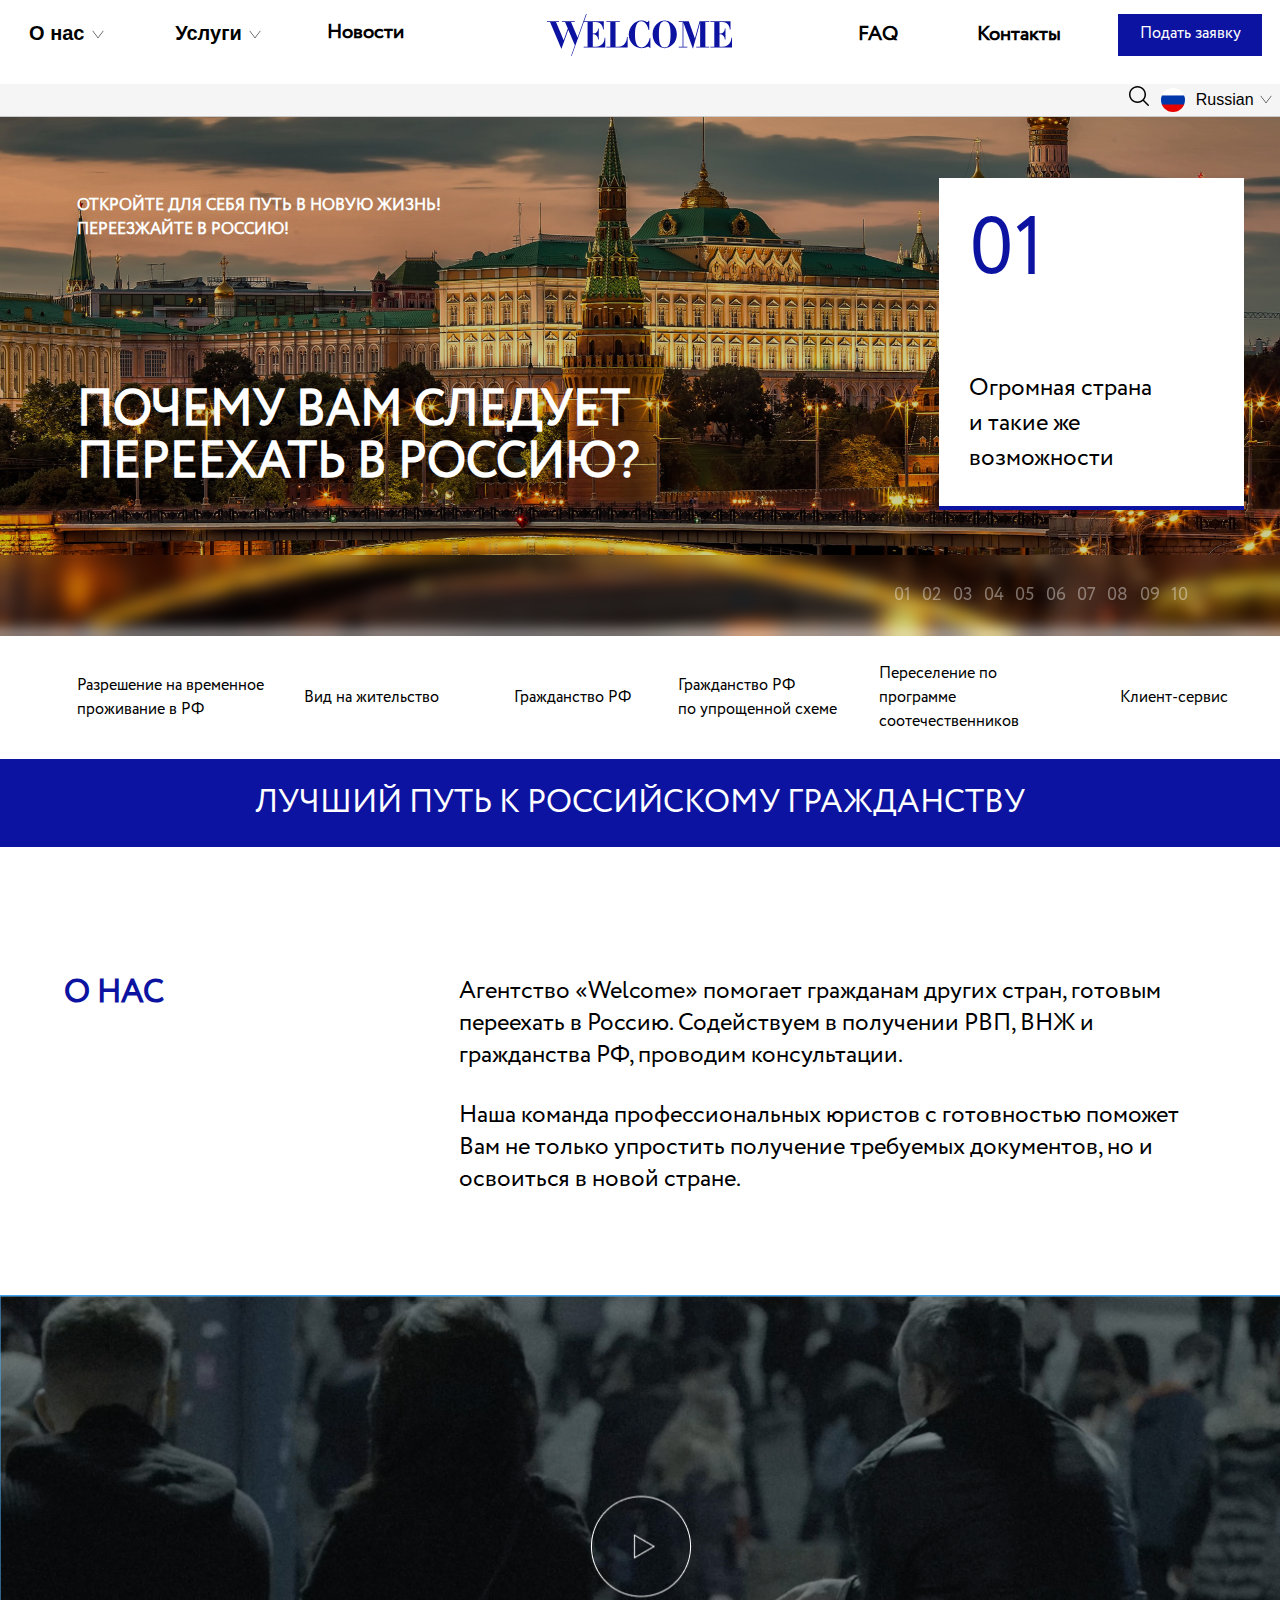
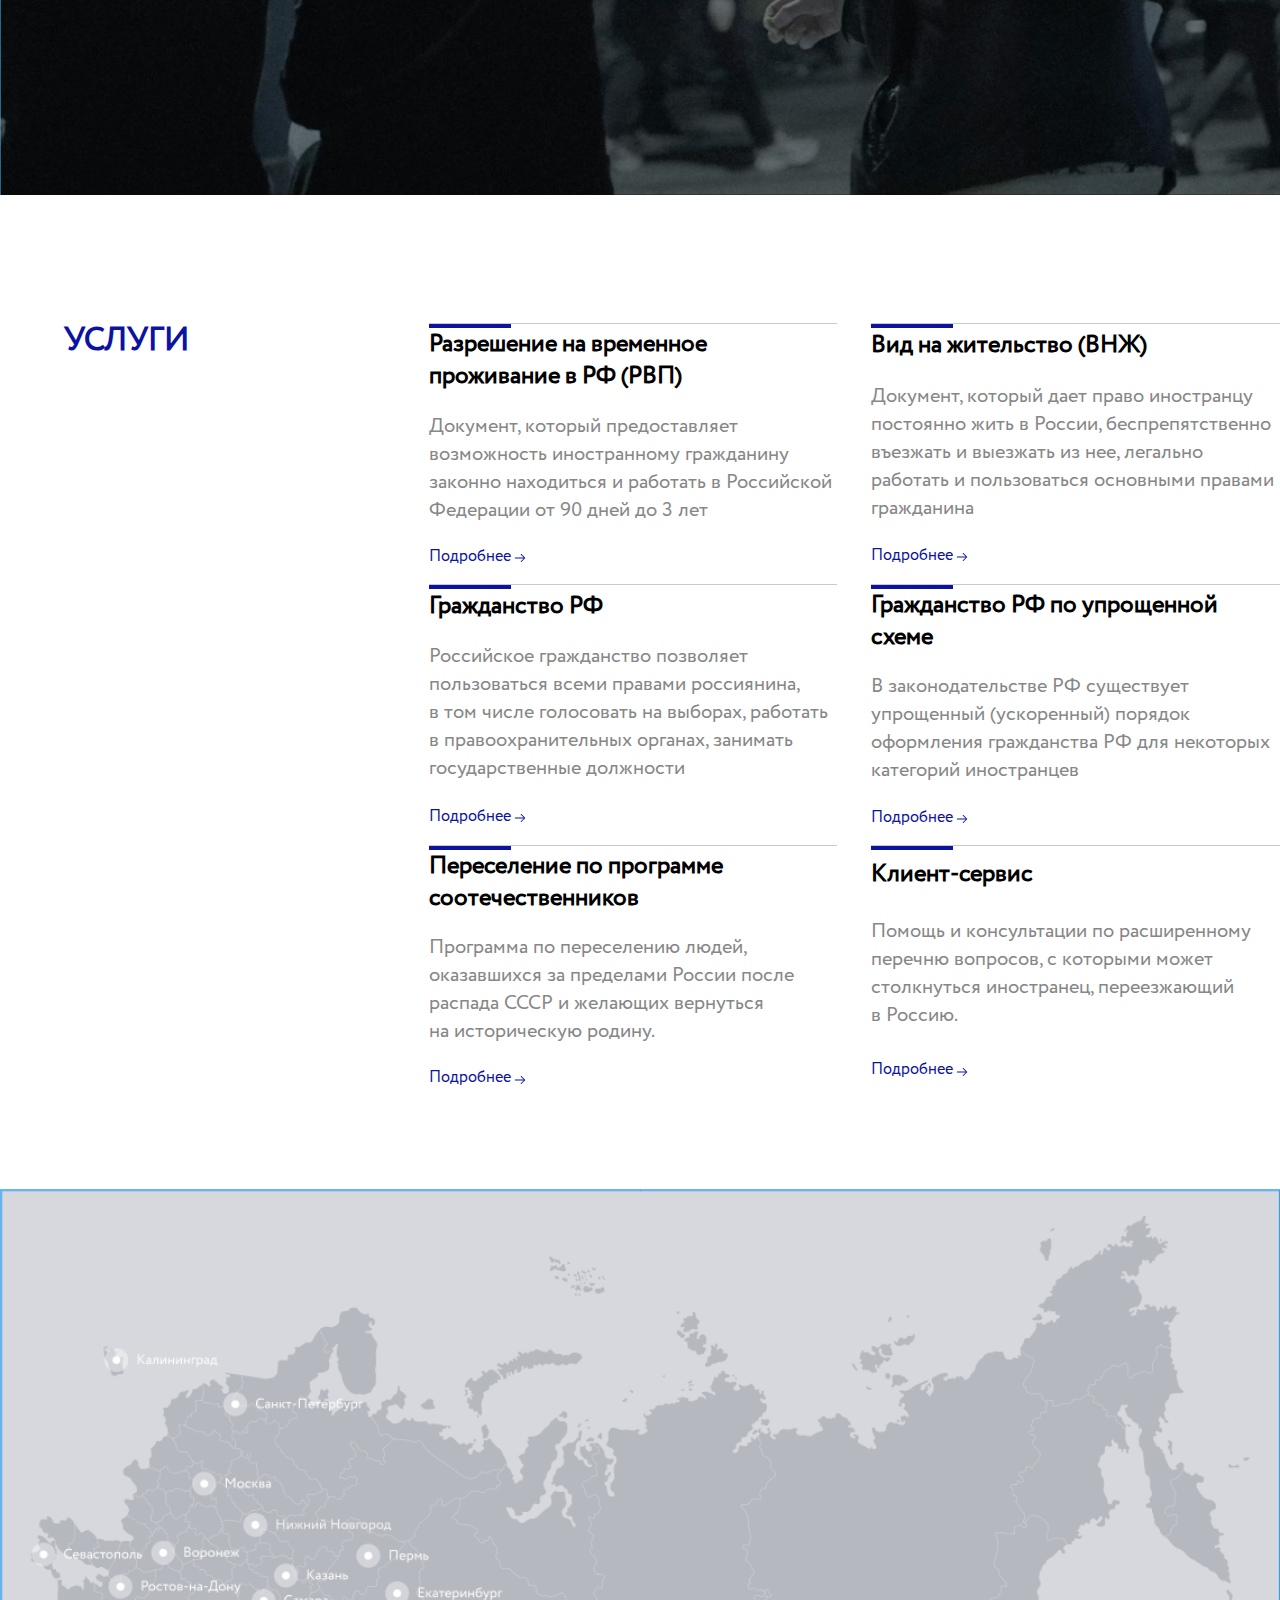
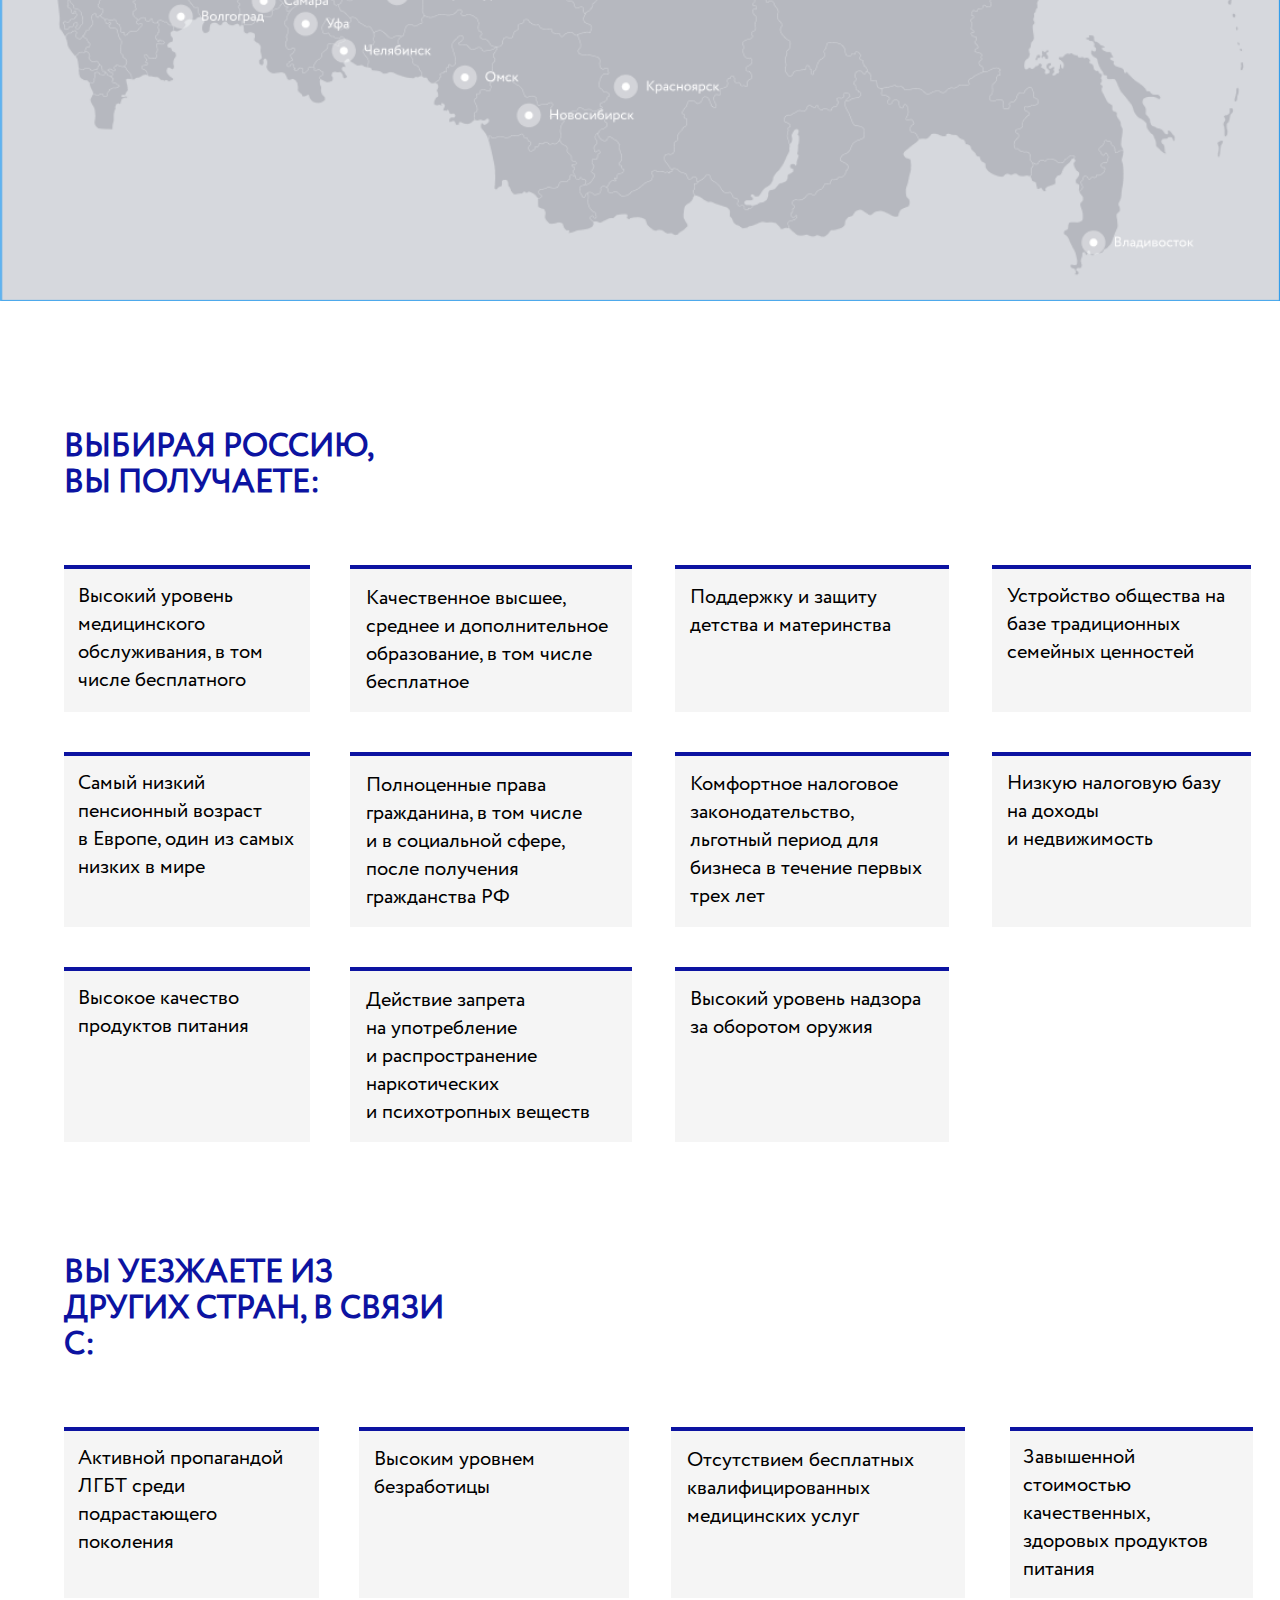
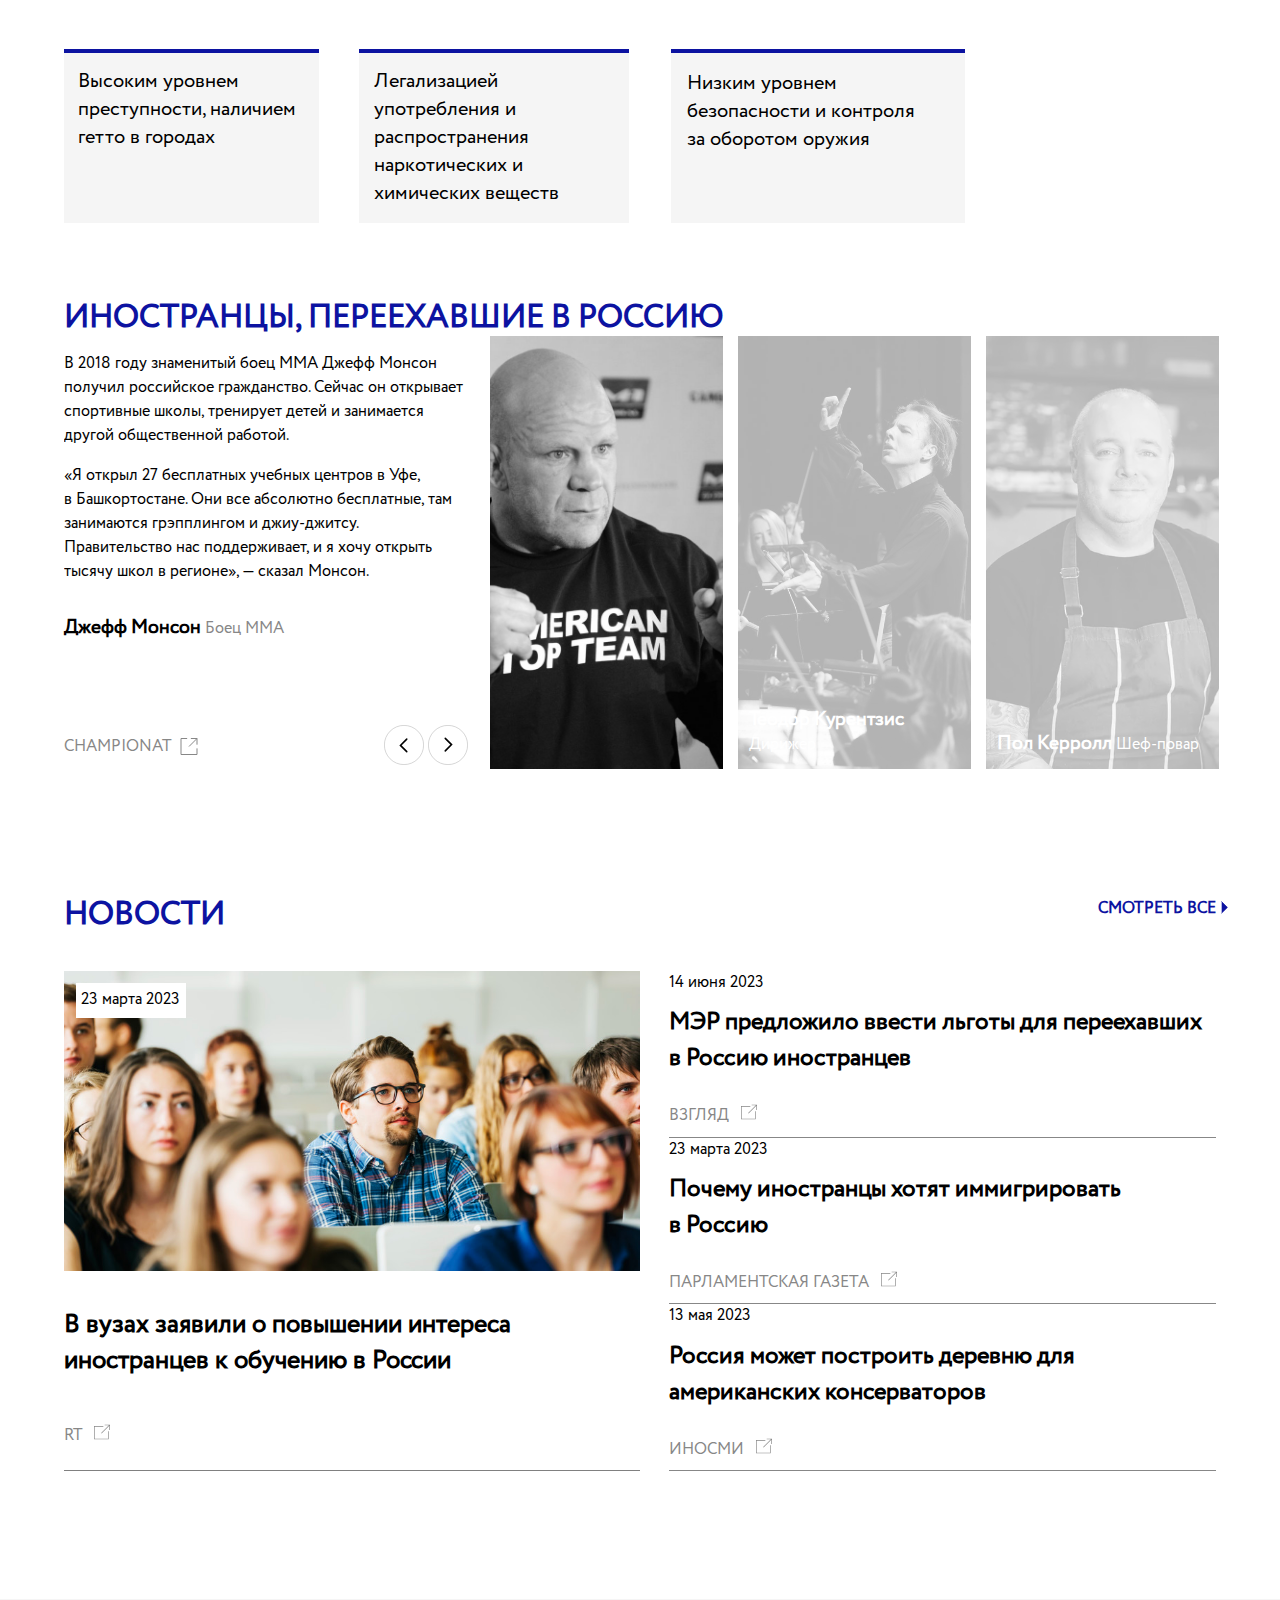
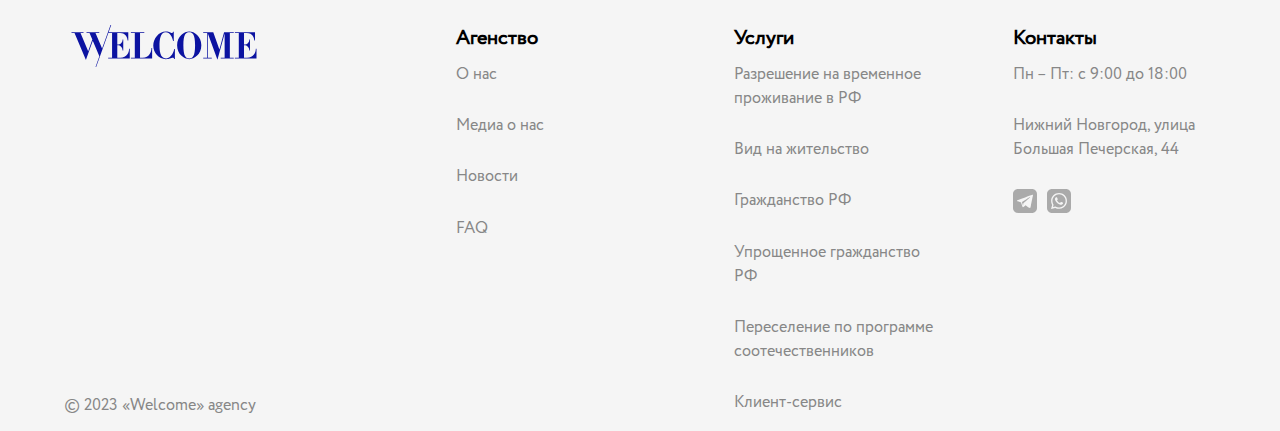
==== commit 97a1254d: "Add files via upload" ====
--- a/index.html
+++ b/index.html
@@ -686,144 +686,439 @@
     <div class="choose_russian_02">
         ИНОСТРАНЦЫ, ПЕРЕЕХАВШИЕ В РОССИЮ
     </div>
-    <div class="popular_people">
-        <div class="information">
-            <div class="big_text">
-                <div class="big_text_top">
+    <div class="slider_poppip">
+        <div class="popular_pip active">
+            <div class="pop_pip">
+                <div class="text_about_pop_pip">
+                    <div class="big_text">
+
+                        <p>
+                        В 2018 году знаменитый боец ММА Джефф Монсон получил российское гражданство. Сейчас он открывает спортивные школы, тренирует детей и занимается другой общественной работой. 
+                        </p>
+
+                        <p>
+                        «Я открыл 27 бесплатных учебных центров в Уфе, в Башкортостане. Они все абсолютно бесплатные, там занимаются грэпплингом и джиу-джитсу. Правительство нас поддерживает, и я хочу открыть тысячу школ в регионе», — сказал Монсон.
+                        </p>
+
+                    </div>
+                    <div class="photo_source">
+                    </div>
+                    <div class="person_data">
+                        <div class="person_name">
+                            Джефф Монсон
+                        </div>
+                        <div class="person_prof">
+                            Боец ММА
+                        </div>
+                    </div>
+                    <div class="person_links">
+                        <div class="link_for_personal">
+                            <div class="text_link">
+                                <a href="#">
+                                    championat
+                                </a>
+                            </div>
+                            <svg class="hrefkvadrat_for_pop_pip" width="18" height="17" viewBox="0 0 18 17" fill="none" xmlns="http://www.w3.org/2000/svg">
+                                <path d="M17 10.3607V16.5H1V0.5H7.14355" stroke="#878787" stroke-miterlimit="10"/>
+                                <path d="M10.8608 0.5H17.0001V6.64355" stroke="#878787" stroke-miterlimit="10"/>
+                                <path d="M9.00226 8.50215L17.0001 0.5" stroke="#878787" stroke-miterlimit="10"/>
+                            </svg>
+                        </div>
+                        <div class="buttoms">
+                            <svg class="strel_left" width="40" height="40" viewBox="0 0 51 51" fill="none" xmlns="http://www.w3.org/2000/svg">
+                                <circle cx="25.5" cy="25.5" r="25" fill="white" stroke="#CACACA"/>
+                                <path d="M29 18L21 26L29 34" stroke="black" stroke-width="2" stroke-linecap="round"/>
+                            </svg>
+                                
+                            <svg class="strel_right" width="40" height="40" viewBox="0 0 51 51" fill="none" xmlns="http://www.w3.org/2000/svg">
+                                <circle cx="25.5" cy="25.5" r="25" transform="rotate(-180 25.5 25.5)" fill="white" stroke="#CACACA"/>
+                                <path d="M22 33L30 25L22 17" stroke="black" stroke-width="2" stroke-linecap="round"/>
+                            </svg>
+                        </div>
+                    </div>
+                </div>
+                <div class="galary">
+                    <div class="photo_01" 
+                    style="background-image:url(/10e4f2ff11a357f19e078795f6fd4827.png);
+                    background-size: cover;
+                    background-position: 70% 50%;">
+                            <div class="person_data_galary">
+                                <div class="person_name_galary">
+            
+                                </div>
+                                <div class="person_prof_galary">
+            
+                                </div>
+                            </div> 
+                    </div>
+                    <div class="photo_02">
+                        <div class="background"
+                            style="background-image: url('/66f059cf9dd40fe8a37d13f80ca2e894.png');
+                            background-position: 60% 40%;"></div>
+                        <div class="person_data_galary">
+                            <div class="person_name_galary">
+                                Теодор Курентзис
+                            </div>
+                            <div class="person_prof_galary">
+                                Дирижер
+                            </div>
+                        </div> 
+                    </div>
+                    
+                    <div class="photo_03">
+                        <div class="background"
+                            style="background-image: url(/e529f38dc0e498288255286d9abb3b73.png);
+                            background-position: 25% 80%;"></div>
+                        <div class="person_data_galary">
+                            <div class="person_name_galary">
+                                Пол Керролл
+                            </div>
+                            <div class="person_prof_galary">
+                                Шеф-повар
+                            </div>
+                        </div> 
+                    </div>
+                    </div>
+            </div>
+        </div>
+        <div class="popular_pip">
+            <div class="pop_pip">
+                <div class="text_about_pop_pip">
+                    <div class="big_text">
+                        <p>
+                            В 2014 году российский паспорт получил греческий дирижер Теодор Курентзис, который живет в России больше 20 лет. В 2011-2019 годах маэстро был художественным руководителем Пермского театра оперы и балета, кроме того, он основал и руководит в стране оркестром и хором musicAeterna.
+                        </p>
+
+                        <p>
+                            В апреле 2023 года известный дирижер и художественный руководитель пермского Дягилевского фестиваля Теодор Курентзис получил звание почетного профессора Московской государственной консерватории имени П. И. Чайковского.
+                        </p>
+                    </div>
+                    <div class="photo_source">
+                        <a>
+                            фото — Антон Завьялов
+                        </a>
+                    </div>
+                    <div class="person_data">
+                        <div class="person_name">
+                            Теодор Курентзис
+                        </div>
+                        <div class="person_prof">
+                            Дирижер
+                        </div>
+                    </div>
+                    <div class="person_links">
+                        <div class="link_for_personal">
+                            <div class="text_link">
+                                <a href="#">
+                                    newsko
+                                </a>
+                            </div>
+                            <svg class="hrefkvadrat_for_pop_pip" width="18" height="17" viewBox="0 0 18 17" fill="none" xmlns="http://www.w3.org/2000/svg">
+                                <path d="M17 10.3607V16.5H1V0.5H7.14355" stroke="#878787" stroke-miterlimit="10"/>
+                                <path d="M10.8608 0.5H17.0001V6.64355" stroke="#878787" stroke-miterlimit="10"/>
+                                <path d="M9.00226 8.50215L17.0001 0.5" stroke="#878787" stroke-miterlimit="10"/>
+                            </svg>
+                        </div>
+                        <div class="buttoms">
+                            <svg class="strel_left" width="40" height="40" viewBox="0 0 51 51" fill="none" xmlns="http://www.w3.org/2000/svg">
+                                <circle cx="25.5" cy="25.5" r="25" fill="white" stroke="#CACACA"/>
+                                <path d="M29 18L21 26L29 34" stroke="black" stroke-width="2" stroke-linecap="round"/>
+                            </svg>
+                                
+                            <svg class="strel_right" width="40" height="40" viewBox="0 0 51 51" fill="none" xmlns="http://www.w3.org/2000/svg">
+                                <circle cx="25.5" cy="25.5" r="25" transform="rotate(-180 25.5 25.5)" fill="white" stroke="#CACACA"/>
+                                <path d="M22 33L30 25L22 17" stroke="black" stroke-width="2" stroke-linecap="round"/>
+                            </svg>
+                        </div>
+                    </div>
+                </div>
+                <div class="galary">
+                    <div class="photo_01" 
+                    style="background-image: url('/66f059cf9dd40fe8a37d13f80ca2e894.png');
+                    background-position: 60% 40%;
+                    background-size: cover;">
+                            <div class="person_data_galary">
+                                <div class="person_name_galary">
+            
+                                </div>
+                                <div class="person_prof_galary">
+            
+                                </div>
+                            </div> 
+                    </div>
+                    <div class="photo_02">
+                        <div class="background"
+                            style="background-image: url(/e529f38dc0e498288255286d9abb3b73.png);
+                            background-position: 25% 80%;"></div>
+                        <div class="person_data_galary">
+                            <div class="person_name_galary">
+                                Пол Керролл
+                            </div>
+                            <div class="person_prof_galary">
+                                Шеф-повар
+                            </div>
+                        </div> 
+                    </div>
+                    
+                    <div class="photo_03">
+                        <div class="background"
+                            style="background-image: url(/cab830ad4d712e900cf659d20842952c.jpg);
+                            background-position: 55% 80%;"></div>
+                        <div class="person_data_galary">
+                            <div class="person_name_galary">
+                                Стивен Сигл
+                            </div>
+                            <div class="person_prof_galary">
+Специальный представитель МИД РФ по гуманитарным связям с США и Японией
+                            </div>
+                        </div> 
+                    </div>
+                    </div>
+            </div>
+        </div>
+        <div class="popular_pip">
+            <div class="pop_pip">
+                <div class="text_about_pop_pip">
+                    <div class="big_text">
+
+                        <p>
+                            Пол Кэрролл – шеф-повар родом из Ирландии. Свою карьеру он начал в ресторане знаменитого Гордона Рамзи с тремя звездами «Мишлен», где проработал семь лет. Также Пол Кэрролл работал в Лондоне, Дублине, Нью-Йорке, Дубае, а последние несколько лет живет в России и готовит в собственном ресторане «Полли» во Владимире.                                
+                        </p>
+
+
+                    </div>
+                    <div class="photo_source">
+                        фото — openkitchen.eda.yandex  
+                    </div>
+                    <div class="person_data">
+                        <div class="person_name">
+                            Пол Кэрролл
+                        </div>
+                        <div class="person_prof">
+                            Шеф-повар
+                        </div>
+                    </div>
+                    <div class="person_links">
+                        <div class="link_for_personal">
+                            <div class="text_link">
+                                <a href="#">
+                                    vdnh
+                                </a>
+                            </div>
+                            <svg class="hrefkvadrat_for_pop_pip" width="18" height="17" viewBox="0 0 18 17" fill="none" xmlns="http://www.w3.org/2000/svg">
+                                <path d="M17 10.3607V16.5H1V0.5H7.14355" stroke="#878787" stroke-miterlimit="10"/>
+                                <path d="M10.8608 0.5H17.0001V6.64355" stroke="#878787" stroke-miterlimit="10"/>
+                                <path d="M9.00226 8.50215L17.0001 0.5" stroke="#878787" stroke-miterlimit="10"/>
+                            </svg>
+                        </div>
+                        <div class="buttoms">
+                            <svg class="strel_left" width="40" height="40" viewBox="0 0 51 51" fill="none" xmlns="http://www.w3.org/2000/svg">
+                                <circle cx="25.5" cy="25.5" r="25" fill="white" stroke="#CACACA"/>
+                                <path d="M29 18L21 26L29 34" stroke="black" stroke-width="2" stroke-linecap="round"/>
+                            </svg>
+                                
+                            <svg class="strel_right" width="40" height="40" viewBox="0 0 51 51" fill="none" xmlns="http://www.w3.org/2000/svg">
+                                <circle cx="25.5" cy="25.5" r="25" transform="rotate(-180 25.5 25.5)" fill="white" stroke="#CACACA"/>
+                                <path d="M22 33L30 25L22 17" stroke="black" stroke-width="2" stroke-linecap="round"/>
+                            </svg>
+                        </div>
+                    </div>
+                </div>
+                <div class="galary">
+                    <div class="photo_01" 
+                    style="background-image: url(/e529f38dc0e498288255286d9abb3b73.png);
+                            background-position: 25% 80%;
+                            background-size: cover;">
+                            <div class="person_data_galary">
+                                <div class="person_name_galary">
+            
+                                </div>
+                                <div class="person_prof_galary">
+            
+                                </div>
+                            </div> 
+                    </div>
+                    <div class="photo_02">
+                        <div class="background"
+                            style="background-image: url(/cab830ad4d712e900cf659d20842952c.jpg);
+                            background-position: 55% 80%;"></div>
+                        <div class="person_data_galary">
+                            <div class="person_name_galary">
+                                Стивен Сигал
+                            </div>
+                            <div class="person_prof_galary">
+                                Специальный представитель МИД РФ по гуманитарным связям с США и Японией
+                            </div>
+                        </div> 
+                    </div>
+                    
+                    <div class="photo_03">
+                        <div class="background"
+                            style="background-image:url(/10e4f2ff11a357f19e078795f6fd4827.png);
+                     background-position: 70% 50%;"></div>
+                        <div class="person_data_galary">
+                            <div class="person_name_galary">
+                                Джефф Монсон
+                            </div>
+                            <div class="person_prof_galary">
+                                Боец ММА
+                            </div>
+                        </div> 
+                    </div>
+                    </div>
+            </div>
+        </div>
+        <div class="popular_pip">
+            <div class="pop_pip">
+                <div class="text_about_pop_pip">
+                    <div class="big_text">
+                        <p>
+                            В 2016 году российское гражданство получил Стивен Сигал, также он является специальным представителем МИД РФ по гуманитарным связям с США и Японией.
+                        </p>
+
+                        <p>
+                            «В России меня ничего не удивляет, а самое прекрасное в ней — это люди», — сказал актер.
+                        </p>
+
+                        <p>
+                            В феврале 2023 года президент РФ Владимир Путин подписал указ о награждении Стивена Сигала орденом Дружбы за большой вклад в развитие международного культурно-гуманитарного сотрудничества.
+                        </p>
+
+                    </div>
+                    <div class="photo_source">
+                        фото — Андрей Савельев
+                    </div>
+                    <div class="person_data">
+                        <div class="person_name">
+                            Стивен Сигал
+                        </div>
+                        <div class="person_prof">
+                            Специальный представитель МИД РФ по гуманитарным связям с США и Японией
+                        </div>
+                    </div>
+                    <div class="person_links">
+                        <div class="link_for_personal">
+                            <div class="text_link">
+                                <a href="#">
+                                    volga.news
+                                </a>
+                            </div>
+                            <svg class="hrefkvadrat_for_pop_pip" width="18" height="17" viewBox="0 0 18 17" fill="none" xmlns="http://www.w3.org/2000/svg">
+                                <path d="M17 10.3607V16.5H1V0.5H7.14355" stroke="#878787" stroke-miterlimit="10"/>
+                                <path d="M10.8608 0.5H17.0001V6.64355" stroke="#878787" stroke-miterlimit="10"/>
+                                <path d="M9.00226 8.50215L17.0001 0.5" stroke="#878787" stroke-miterlimit="10"/>
+                            </svg>
+                        </div>
+                        <div class="buttoms">
+                            <svg class="strel_left" width="40" height="40" viewBox="0 0 51 51" fill="none" xmlns="http://www.w3.org/2000/svg">
+                                <circle cx="25.5" cy="25.5" r="25" fill="white" stroke="#CACACA"/>
+                                <path d="M29 18L21 26L29 34" stroke="black" stroke-width="2" stroke-linecap="round"/>
+                            </svg>
+                                
+                            <svg class="strel_right" width="40" height="40" viewBox="0 0 51 51" fill="none" xmlns="http://www.w3.org/2000/svg">
+                                <circle cx="25.5" cy="25.5" r="25" transform="rotate(-180 25.5 25.5)" fill="white" stroke="#CACACA"/>
+                                <path d="M22 33L30 25L22 17" stroke="black" stroke-width="2" stroke-linecap="round"/>
+                            </svg>
+                        </div>
+                    </div>
+                </div>
+                <div class="galary">
+                    <div class="photo_01" 
+                    style="background-image: url(/cab830ad4d712e900cf659d20842952c.jpg);
+                            background-position: 55% 80%;
+                            background-size: cover;">
+                            <div class="person_data_galary">
+                                <div class="person_name_galary">
+            
+                                </div>
+                                <div class="person_prof_galary">
+            
+                                </div>
+                            </div> 
+                    </div>
+                    <div class="photo_02">
+                        <div class="background"
+                            style="background-image:url(/10e4f2ff11a357f19e078795f6fd4827.png);
+                     background-position: 70% 50%;"></div>
+                        <div class="person_data_galary">
+                            <div class="person_name_galary">
+                                Джефф Монсон
+                            </div>
+                            <div class="person_prof_galary">
+                                Боец ММА
+                            </div>
+                        </div> 
+                    </div>
+                    
+                    <div class="photo_03">
+                        <div class="background"
+                            style="background-image: url('/66f059cf9dd40fe8a37d13f80ca2e894.png');
+                            background-position: 60% 40%;"></div>
+                        <div class="person_data_galary">
+                            <div class="person_name_galary">
+                                Теодор Курентзис
+                            </div>
+                            <div class="person_prof_galary">
+                                Дирижер
+                            </div>
+                        </div> 
+                    </div>
+                    </div>
+            </div>
+        </div>
+</div>
+<div class="slider_poppip_phone">
+    <div class="poppip_phone active">
+        <div class="background_poppip_phone" style="background-image: url(/10e4f2ff11a357f19e078795f6fd4827.png);
+        background-size: cover;
+        background-position: 70% 50%;">
+            <div class="poppip_phone_big_top_text">
+                <p>
                     В 2018 году знаменитый боец ММА Джефф Монсон получил российское гражданство. Сейчас он открывает спортивные школы, тренирует детей и занимается другой общественной работой. 
-                </div>
-                <div class="big_text_bot">
+                    </p>
+
+                    <p>
                     «Я открыл 27 бесплатных учебных центров в Уфе, в Башкортостане. Они все абсолютно бесплатные, там занимаются грэпплингом и джиу-джитсу. Правительство нас поддерживает, и я хочу открыть тысячу школ в регионе», — сказал Монсон.
-                </div>
-            </div>
-            <div class="persanal_data">
-                <div class="person_name">
+                    </p>
+            </div>
+            <div class="poppip_phone_photo_source">
+            
+            </div>
+            <div class="personal_data_poppip_data">
+                <div class="person_name_poppip_name">
                     Джефф Монсон
                 </div>
-                <div class="person_prof">
+                <div class="person_name_poppip_prof">
                     Боец ММА
                 </div>
             </div>
-            <div class="person_links">
-                <div class="link_for_personal">
-                    <a href="#">CHAMPIONAT</a>
-                    <svg 
-                    class="hrefkvadrat_for_personal"
-                    width="24" 
-                    height="24" 
-                    xmlns="http://www.w3.org/2000/svg" 
-                    viewBox ="0 0 30 30"
-                    fill="rgba(135, 135, 135, 1)"
-                    fill-rule="evenodd" 
-                    clip-rule="evenodd">
-                    <path d="M14 4h-13v18h20v-11h1v12h
-                    -22v-20h14v1zm10
-                    5h-1v-6.293l-11.646
-                    11.647-.708-.708
-                    11.647-11.646h-6.293v-1h8v8z"/>
-                    </svg>
-                </div>
-                <div class="strelochki">
-                    <svg class="news_stre_left" width="40" height="40" viewBox="0 0 51 51" fill="none" xmlns="http://www.w3.org/2000/svg">
-                        <circle cx="25.5" cy="25.5" r="25" fill="white" stroke="#CACACA"/>
-                        <path d="M29 18L21 26L29 34" stroke="#CACACA" stroke-width="2" stroke-linecap="round"/>
-                    </svg>
-                        <svg class="news_strel_right" width="40" height="40" viewBox="0 0 51 51" fill="none" xmlns="http://www.w3.org/2000/svg">
-                        <circle cx="25.5" cy="25.5" r="25" transform="rotate(-180 25.5 25.5)" fill="white" stroke="#CACACA"/>
-                        <path d="M22 33L30 25L22 17" stroke="black" stroke-width="2" stroke-linecap="round"/>
+
+            <div class="poppip_personal_links">
+                <div class="link_poppip_phone">
+                    <div class="poppip_phone_text_link">
+                        <div class="poppip_phone_name_link">
+                            <a href="#">
+                                championat
+                            </a>
+                        </div>
+                        <svg class="hrefkvadrat_for_pop_pip_phone" width="18" height="17" viewBox="0 0 18 17" fill="none" xmlns="http://www.w3.org/2000/svg">
+                            <path d="M17 10.3607V16.5H1V0.5H7.14355" stroke="#878787" stroke-miterlimit="10"/>
+                            <path d="M10.8608 0.5H17.0001V6.64355" stroke="#878787" stroke-miterlimit="10"/>
+                            <path d="M9.00226 8.50215L17.0001 0.5" stroke="#878787" stroke-miterlimit="10"/>
                         </svg>
-                </div>
-            </div>
-        </div>
-        <div class="popular_pip_photos">
-            <div class="dgeff_monson">
-                <div class="background-color_dgeff_monson">
-                    <div class="text_in_photo_popular_pip">
-                        <div class="text_in_photo_name">
-
-                        </div>
-                        <div class="text_in_photo_prof">
-
-                        </div>
-                    </div>
-                </div>
-            </div>
-            <div class="teodor_kyrentzin">
-                <div class="background-color_teodor_kyrentzin">
-                    <div class="text_in_photo_popular_pip">
-                        <div class="text_in_photo_name">
-                            Теодор Курентзис
-                        </div>
-                        <div class="text_in_photo_prof">
-                            Дирижер
-                        </div>
-                    </div>
-            </div>
-            </div>
-            <div class="pol_cerrol">
-                <div class="background-color_pol_cerrol">
-                    <div class="text_in_photo_popular_pip">
-                        <div class="text_in_photo_name">
-                            Пол Керролл
-                        </div>
-                        <div class="text_in_photo_prof">
-                            Шеф-повар
-                        </div>
-                    </div>
-                </div>
-            </div>
-        </div>
-    </div>
-    <div class="poppip_withtext">
-        <div class="poppip_photo">
-            <div class="background-color_dgeff_monson">
-            <div class="information">
-                <div class="big_text">
-                    <div class="big_text_top">
-                        В 2018 году знаменитый боец ММА Джефф Монсон получил российское гражданство. Сейчас он открывает спортивные школы, тренирует детей и занимается другой общественной работой. 
-                    </div>
-                    <div class="big_text_bot">
-                        «Я открыл 27 бесплатных учебных центров в Уфе, в Башкортостане. Они все абсолютно бесплатные, там занимаются грэпплингом и джиу-джитсу. Правительство нас поддерживает, и я хочу открыть тысячу школ в регионе», — сказал Монсон.
-                    </div>
-                </div>
-                <div class="persanal_data">
-                    <div class="person_name">
-                        Джефф Монсон
-                    </div>
-                    <div class="person_prof">
-                        Боец ММА
-                    </div>
-                </div>
-                <div class="person_links">
-                    <div class="link_for_personal">
-                        <a href="#">CHAMPIONAT</a>
-                        <svg 
-                        class="hrefkvadrat_for_personal"
-                        width="24" 
-                        height="24"
-                        fill="rgba(135, 135, 135, 1)"
-                        xmlns="http://www.w3.org/2000/svg" 
-                        viewBox ="0 0 24 24"
-                        fill-rule="evenodd" 
-                        clip-rule="evenodd">
-                        <path d="M14 4h-13v18h20v-11h1v12h
-                        -22v-20h14v1zm10
-                        5h-1v-6.293l-11.646
-                        11.647-.708-.708
-                        11.647-11.646h-6.293v-1h8v8z"/>
+                    </div>
+                    <div class="buttom_poppip_phone">
+                        <svg class="strel_left_phone" width="40" height="40" viewBox="0 0 51 51" fill="none" xmlns="http://www.w3.org/2000/svg">
+                            <circle cx="25.5" cy="25.5" r="25" fill="white" stroke="#CACACA"/>
+                            <path d="M29 18L21 26L29 34" stroke="black" stroke-width="2" stroke-linecap="round"/>
                         </svg>
-                    </div>
-                    <div class="strelochki">
-                        <svg class="news_stre_left" width="51" height="51" viewBox="0 0 51 51" fill="none" xmlns="http://www.w3.org/2000/svg">
-                            <circle cx="25.5" cy="25.5" r="25" fill="white" stroke="#CACACA"/>
-                            <path d="M29 18L21 26L29 34" stroke="#CACACA" stroke-width="2" stroke-linecap="round"/>
-                        </svg>                 
-                        <svg class="news_strel_right" width="51" height="51" viewBox="0 0 51 51" fill="none" xmlns="http://www.w3.org/2000/svg">
+                            
+                        <svg class="strel_right_phone" width="40" height="40" viewBox="0 0 51 51" fill="none" xmlns="http://www.w3.org/2000/svg">
                             <circle cx="25.5" cy="25.5" r="25" transform="rotate(-180 25.5 25.5)" fill="white" stroke="#CACACA"/>
                             <path d="M22 33L30 25L22 17" stroke="black" stroke-width="2" stroke-linecap="round"/>
-                            </svg>
-                    </div>
-                </div>
+                        </svg>
+                    </div>
+                </div>    
             </div>
         </div>
     </div>
@@ -1183,24 +1478,6 @@
     </div>
     </div>
 </div>
-<script>
-    let index = 0;
-    const slides = document.querySelectorAll('.slide');
-    const pagination = document.querySelectorAll('.pagination span');
-
-    function showSlide(newIndex) {
-        slides[index].classList.remove('active');
-        pagination[index].classList.remove('active');
-        index = newIndex;
-        slides[index].classList.add('active');
-        pagination[index].classList.add('active');
-    }
-
-    pagination.forEach((button, i) => {
-        button.addEventListener('click', () => showSlide(i));
-    });
-
-    // setInterval(() => showSlide((index + 1) % slides.length), 5000); // автоматическая смена слайда каждые 5 секунд
-</script>
+<script src="try.js"></script>
 </body>
 </html>--- a/main.css
+++ b/main.css
@@ -1423,6 +1423,8 @@
     }
 
     .persanal_data{
+        display: grid;
+        row-gap: 4%;
         margin-top: 10%;
         /* width: 402px;  */
         /* height: 50px; */
@@ -2275,4 +2277,376 @@
 img {
     max-width: 100%;
     display:block;
-}+}
+
+
+
+.poppip_withtext{
+    display: none;
+}
+
+
+.pop_pip{
+    height: 433px;
+    margin-left: 5%;
+    display: grid;
+    grid-template-columns: 35% 60%;
+}
+
+.text_about_pop_pip{
+    display: flex;
+    flex-direction: column;
+    width: 95%;
+}
+
+.big_text{
+    max-height: 280px;
+    overflow: scroll;
+    font-size: 1rem;
+}
+
+.photo_source{
+    color: rgba(135, 135, 135, 1);
+    margin-top: 0%;
+}
+
+.person_data{
+    margin-top: 4%;
+}
+
+.person_name{
+    font-weight: 700;
+    font-size: 1.2rem;
+    line-height: 24px;
+}
+
+.person_prof{
+    font-weight: 400;
+    line-height: 24px;
+    color: rgba(135, 135, 135, 1)
+}
+
+.person_links{
+    margin-top: auto;
+    display: grid;
+    grid-template-columns: 50% 50%;
+}
+
+.link_for_personal{
+    display: flex;
+    text-align: left;
+    align-self: end;
+    text-transform: uppercase;
+
+}
+
+.text_link{
+    margin-bottom: 5%;
+}
+
+.text_link a{
+    text-decoration: none;
+    color: rgba(135, 135, 135, 1)
+}
+
+.hrefkvadrat_for_pop_pip{
+    text-align: left;
+    align-self: end;
+    margin-left:4%;
+    margin-bottom: 7%;
+}
+
+.buttoms{
+    text-align: right;
+    align-self: end;
+    margin-bottom: -2%;
+}
+
+.galary{
+    display: grid;
+    grid-template-columns: repeat(3, 32%);
+    gap: 2%;
+}
+
+.dgeff_monson{
+    background-image:url(/10e4f2ff11a357f19e078795f6fd4827.png) ;
+
+}
+
+.teodor_kurentiz{
+    background-image: url(/66f059cf9dd40fe8a37d13f80ca2e894.png);
+}
+
+.pol_cerrol{
+    background-image: url(/e529f38dc0e498288255286d9abb3b73.png);
+}
+
+.steven_sigal{
+    background-image: url(/cab830ad4d712e900cf659d20842952c.jpg);
+}
+
+
+.person_data_galary{
+    margin-top: auto;
+    margin-bottom: 5%;
+    margin-left: 5%;
+}
+
+.person_name_galary{
+    font-weight: 700;
+    font-size: 1.2rem;
+    line-height: 24px;
+    color: white;
+}
+
+.person_prof_galary{
+    font-weight: 400;
+    line-height: 24px;
+    color:  white;
+}
+
+.popular_pip {
+    display: none;
+}
+
+.popular_pip.active {
+    display: block;
+}
+
+/* .popular_pip {
+    opacity: 0;
+    transform: scale(0.95);
+    transition: opacity 0.5s ease, transform 0.5s ease;
+    position: absolute;
+    width: 100%;
+    height: 100%;
+    top: 0;
+    left: 0;
+    visibility: hidden;
+}
+
+.popular_pip.active {
+    opacity: 1;
+    transform: scale(1);
+    visibility: visible;
+    z-index: 1;
+} */
+
+
+.photo_01,
+.photo_02,
+.photo_03{
+    display: flex;
+    flex-direction: column;
+}
+
+.photo_01{
+    filter: grayscale(1);
+}
+
+
+.person_data_galary {
+    position: relative; /* Размещаем текст поверх */
+    z-index: 5; /* Убеждаемся, что текст выше */
+    filter: none; /* Убираем действие фильтра */
+    color: #000000; /* Укажите желаемый цвет текста */
+}
+.photo_02,
+.photo_03 {
+    position: relative;
+    width: 100%; /* Укажите ширину блока */
+    height: 100%; /* Укажите высоту блока */
+    overflow: hidden; /* Скрываем всё, что выходит за пределы */
+}
+
+.background {
+    position: absolute;
+    top: 0;
+    left: 0;
+    width: 100%;
+    height: 100%;
+    background-size: cover;
+    
+    filter: grayscale(1) opacity(30%);
+    z-index: 0; /* Помещаем фон ниже текста */
+}
+
+.person_data_galary {
+    position: relative;
+    z-index: 1; /* Помещаем текст поверх фона */
+}
+
+
+@media screen and (max-width:1024px) {
+    .pop_pip{
+        grid-template-columns: repeat(2, 50%);
+    }
+
+    .photo_02,
+    .photo_03 {
+       display: none;
+    }
+
+    .galary{
+        grid-template-columns: auto;
+    }
+     
+}
+
+@media screen and (max-width:916px){
+    .big_text{
+        font-size: 0.9rem;
+    }
+
+    .photo_source{
+        font-size: 0.9rem;
+    }
+
+    .person_prof{
+        font-size: 0.9rem;
+    }
+}
+
+@media screen and (max-width:816px){
+    .big_text{
+        font-size: 0.85rem;
+    }
+
+    .photo_source{
+        font-size: 0.85rem;
+    }
+
+    .person_prof{
+        font-size: 0.85rem;
+    }
+}
+
+@media screen and (max-width:630px){
+    .pop_pip{
+        grid-template-columns: 60% 40%;
+    }
+
+    .big_text{
+        font-size: 0.8rem;
+    }
+
+    .photo_source{
+        font-size: 0.8rem;
+    }
+
+    .person_prof{
+        font-size: 0.8rem;
+    }
+}
+
+
+.slider_poppip_phone{
+    display: none;
+}
+
+@media screen and (max-width:420px){
+    .slider_poppip{
+        display: none;
+    }
+
+    .slider_poppip_phone{
+        display: block;
+    }
+
+}
+
+
+
+.background_poppip_phone{
+    height: 433px;
+    display: flex;
+    flex-direction: column;
+    filter: grayscale(1) opacity(0.8);
+}
+
+
+.poppip_phone_big_top_text{
+    font-size: 0.9rem;
+    width: 95%;
+    margin-left: 5%;
+    max-height: 260px;
+    overflow-x:hidden;
+    color: rgb(255, 255, 255);
+}
+
+.poppip_phone_photo_source{
+    margin-top: 5%;
+    font-size: 0.8rem;
+    width: 95%;
+    margin-left: 5%;
+    color: rgba(135, 135, 135, 1);
+}
+
+.personal_data_poppip_data{
+    font-size: 0.8rem;
+    width: 95%;
+    margin-left: 5%;
+    margin-top: 4%;
+}
+
+.person_name_poppip_name{
+    font-size: 1rem;
+    color: #ffffff;
+    font-weight: 700;
+    margin-bottom: 1%;
+}
+
+.person_name_poppip_prof{
+    color: white;
+}
+
+.poppip_personal_links{
+    margin-top: auto;
+
+}
+
+.link_poppip_phone{
+    display: grid;
+    grid-template-columns: 50% 50%;
+}
+
+.poppip_phone_text_link{
+    margin-top: auto;
+    margin-bottom: 4%;
+    display: flex;
+}
+
+
+.poppip_phone_text_link a{
+    margin-left: 5%;
+    color: rgba(135, 135, 135, 1);
+    text-transform: uppercase;
+    text-decoration: none;
+
+}
+
+.hrefkvadrat_for_pop_pip_phone{
+    margin-left: 6%;
+}
+
+.buttom_poppip_phone{
+    text-align: end;
+    margin-right: 5%;
+
+}
+
+
+
+
+
+
+
+
+
+
+
+
+
+
+
+
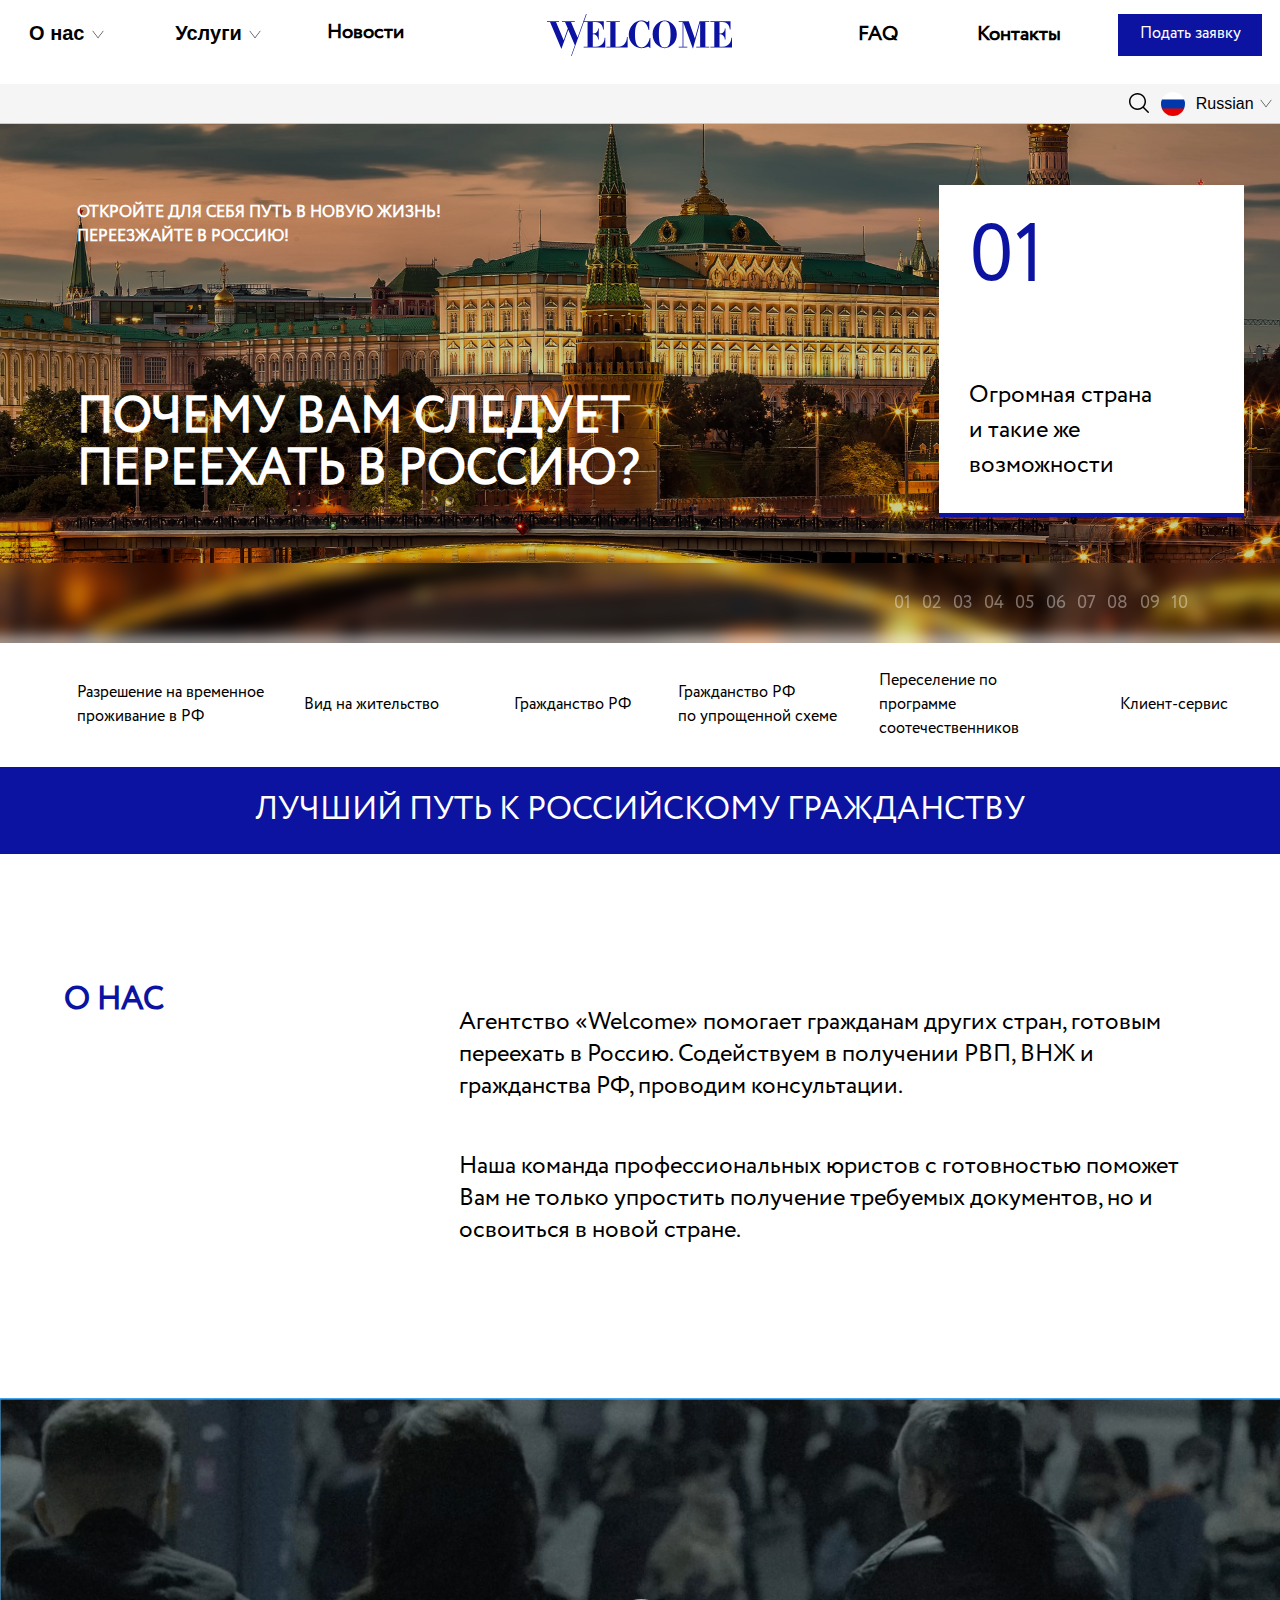
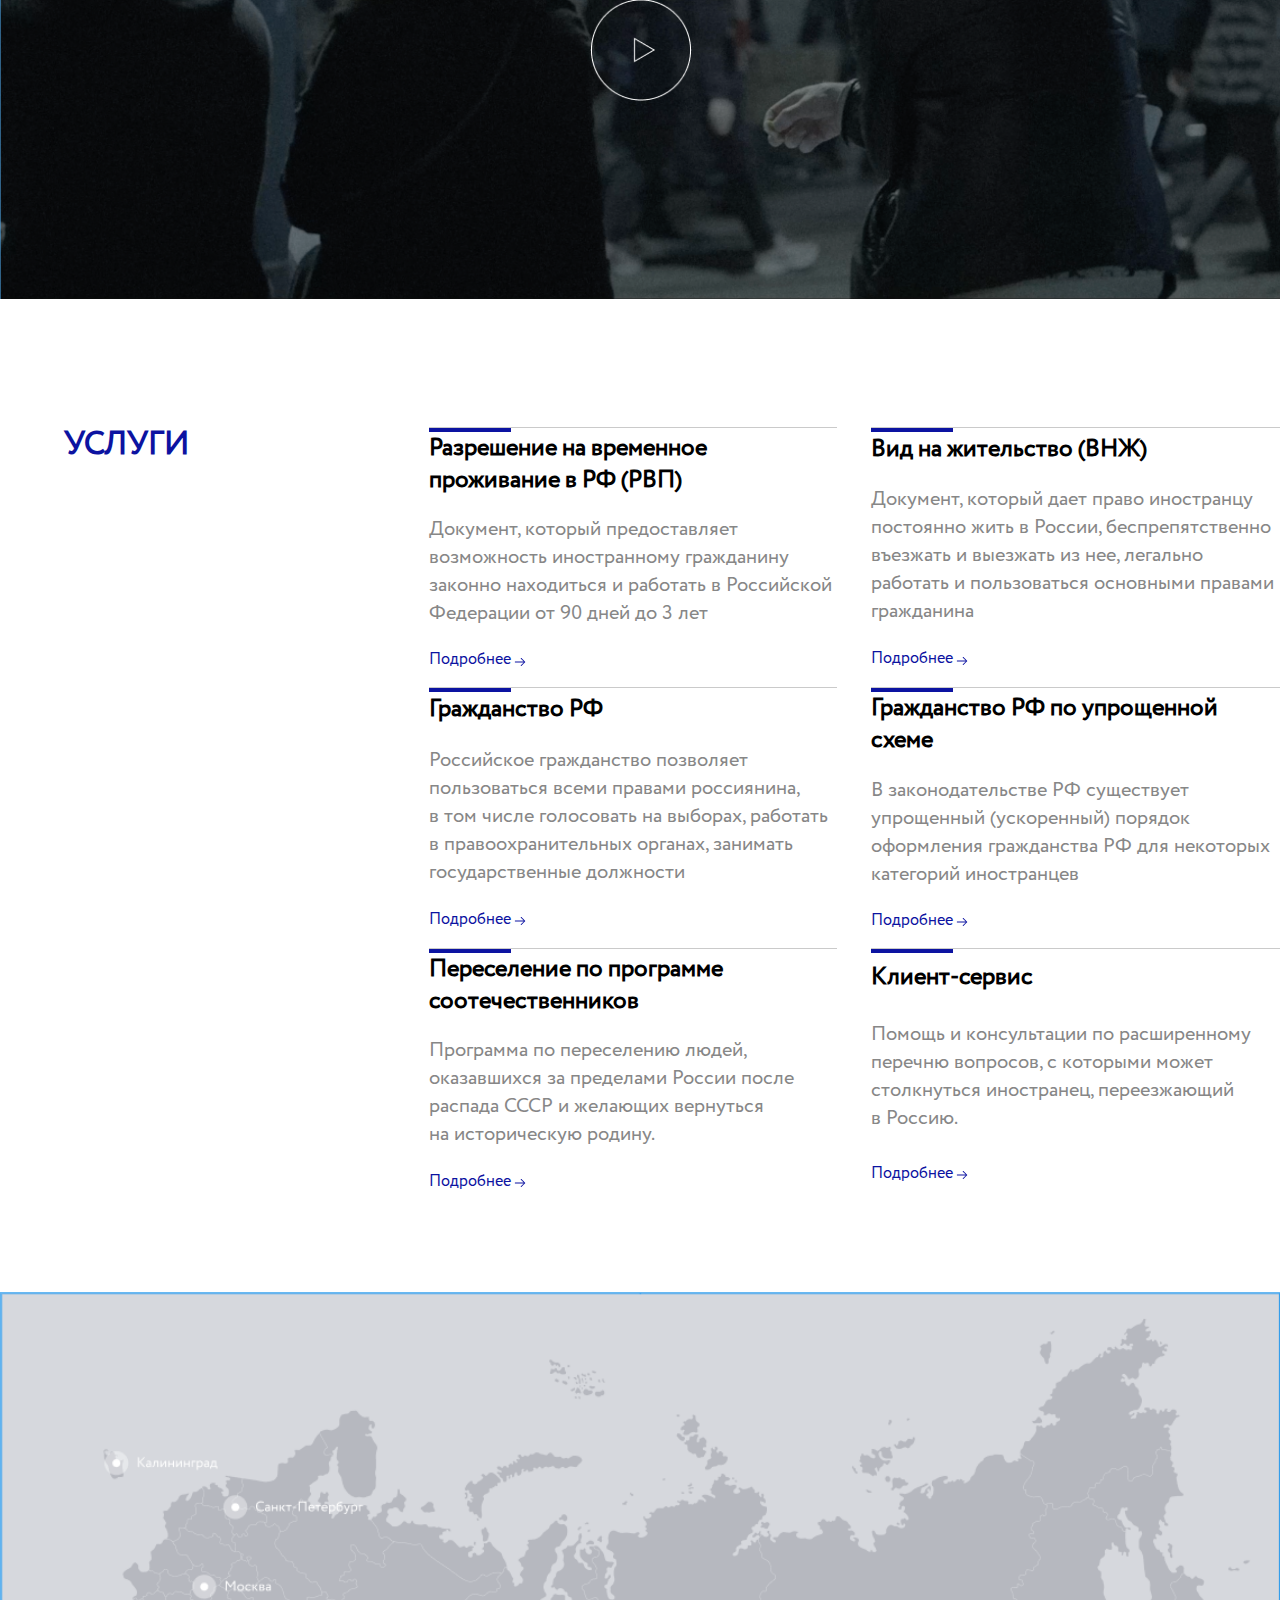
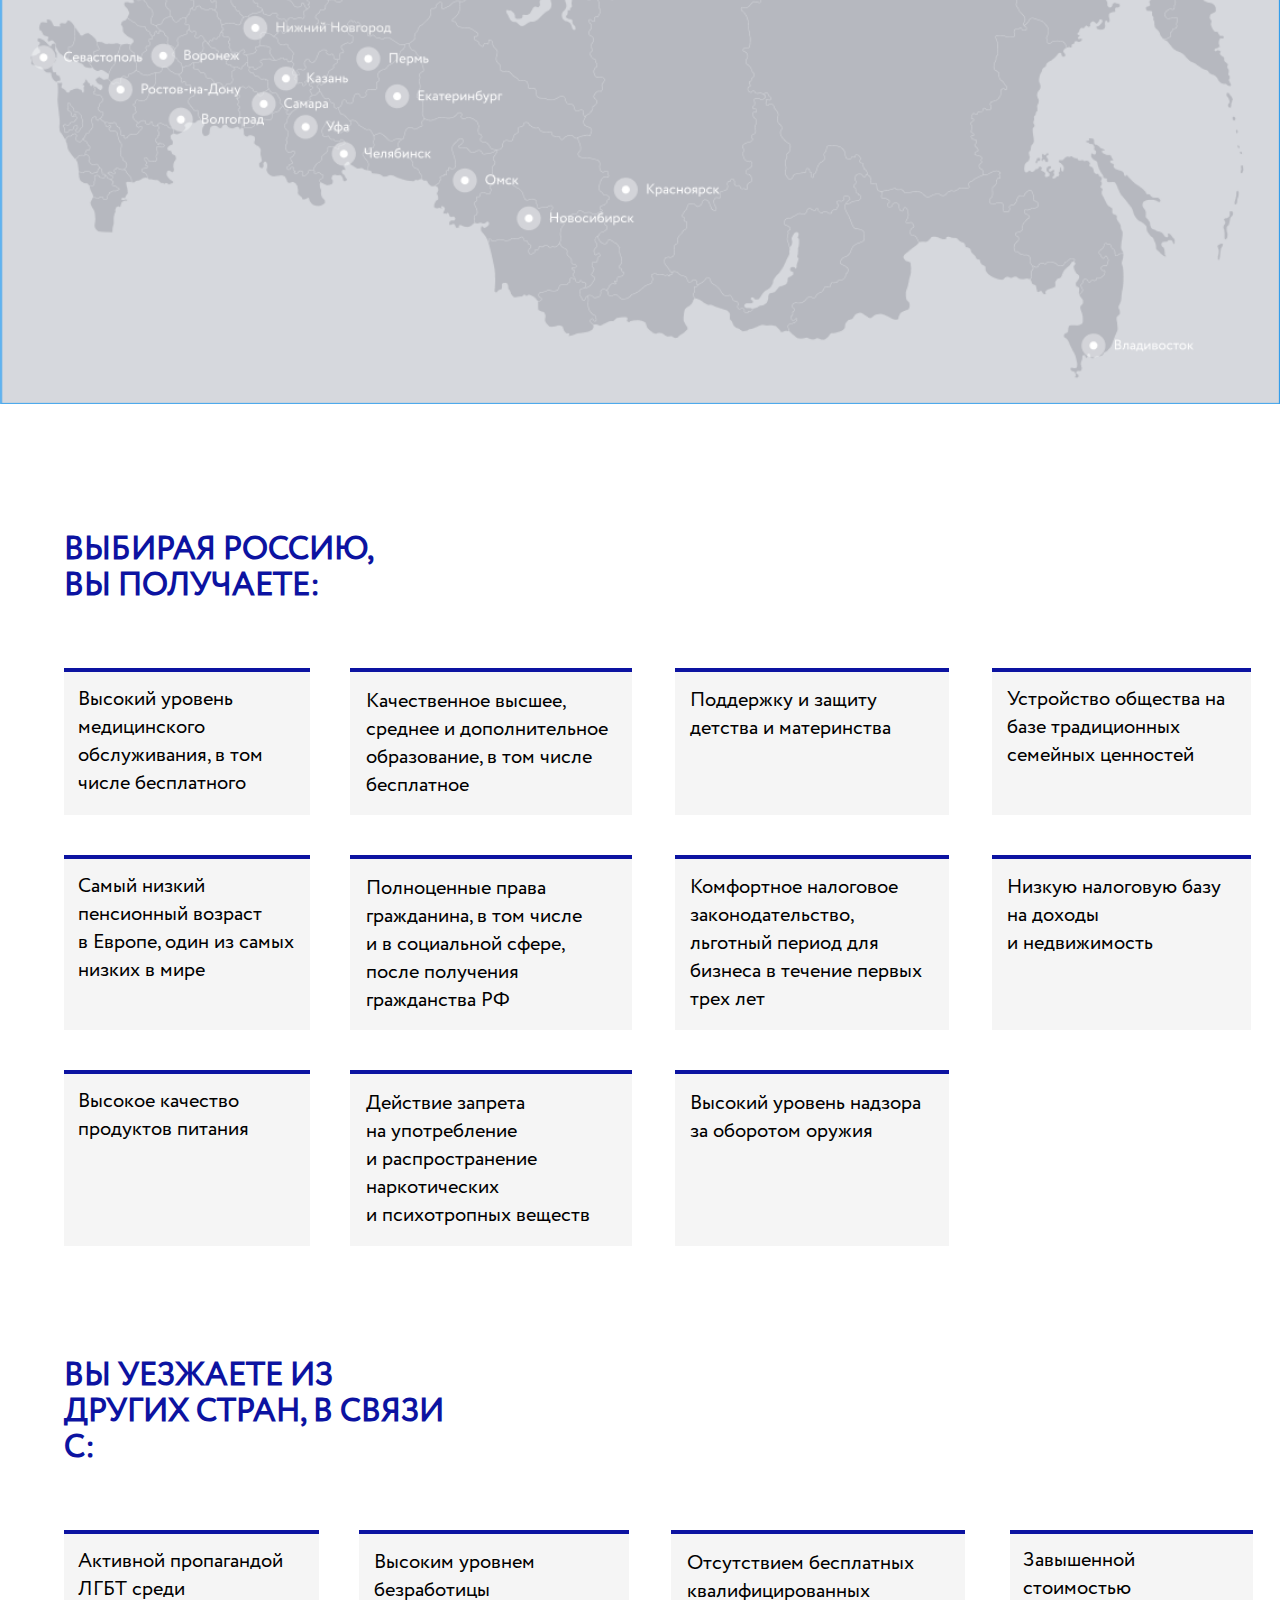
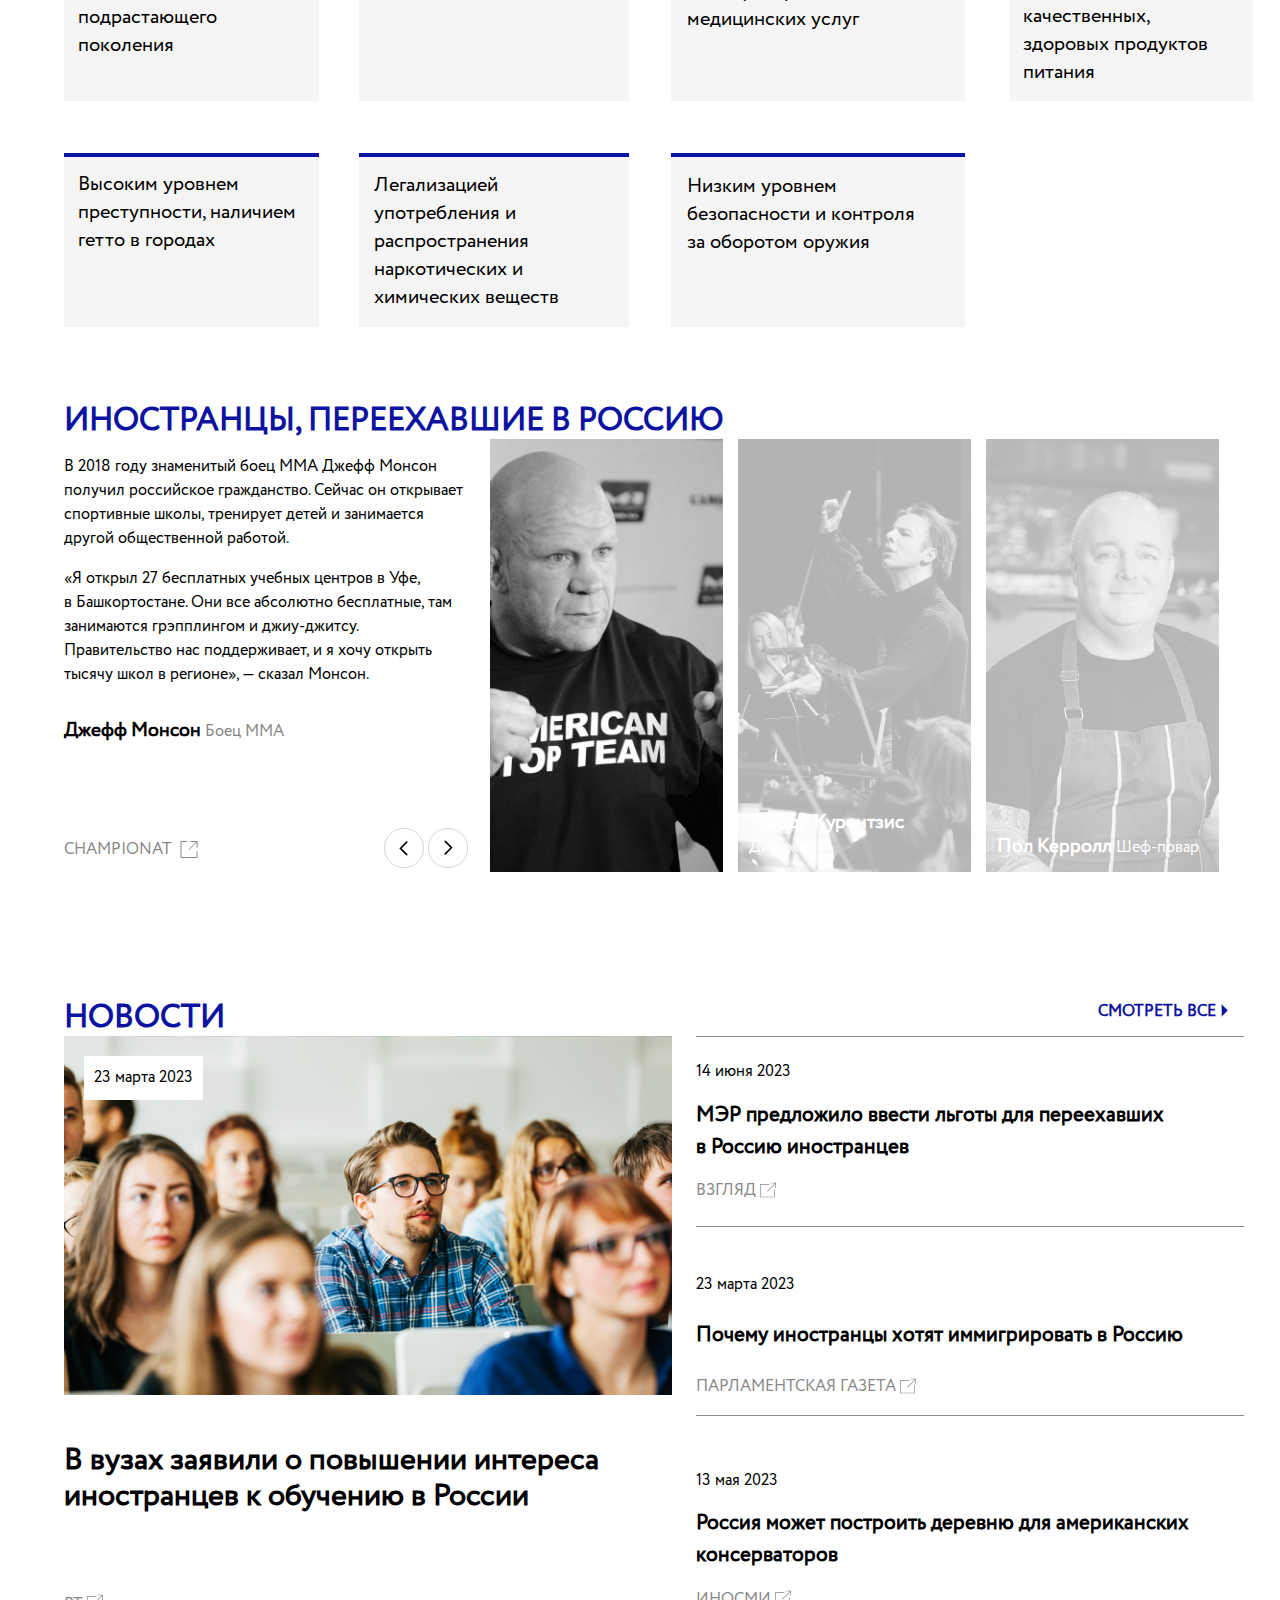
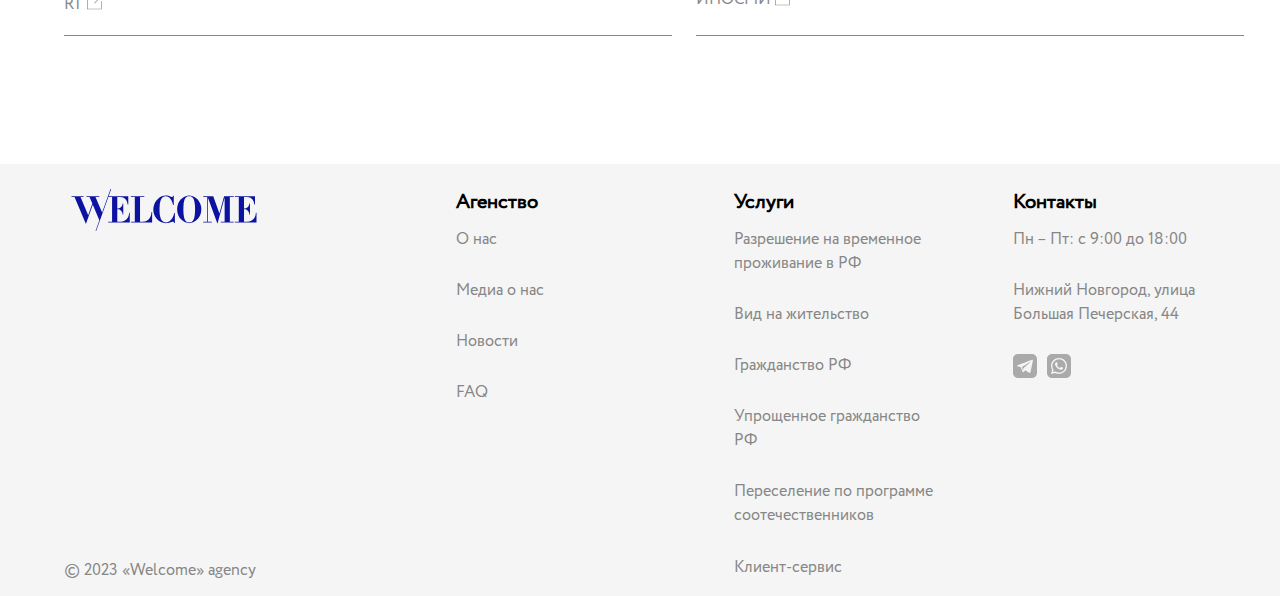
==== commit b13bf1dd: "Add files via upload" ====
--- a/index.html
+++ b/index.html
@@ -26,6 +26,7 @@
             <a href="./zayavka.html">Подать заявку</a>
         </div>
         <div class="topmid">
+            <a href="#">
             <svg width="185" height="43" viewBox="0 0 185 43" fill="none" xmlns="http://www.w3.org/2000/svg">
                 <path d="M56.7867 7.30276V15.5018H56.1144C55.9637 12.631 54.4761 7.97121 48.5838 7.97121H45.7864V19.6013C48.6572 19.7134 51.0798 17.6617 51.0798 14.3813H51.7521V25.5632H51.0798C51.1184 22.2094 48.6185 20.1577 45.7864 20.2698V32.719H48.7692C55.5889 32.719 57.5285 27.3135 57.6019 23.697H58.2743V33.3875H36.6561V32.7152H40.5702V7.97507H36.6561V7.30276H56.7828H56.7867Z" fill="#0C13A1"/>
                 <path d="M72.81 7.30276V7.97507H68.525V32.7267H71.1331C77.918 32.7267 79.8924 26.8383 79.9658 22.9629H80.6381V33.3991H59.3909V32.7267H63.305V7.97507H59.3909V7.30276H72.81Z" fill="#0C13A1"/>
@@ -35,6 +36,7 @@
                 <path d="M183.513 7.30276V15.5018H182.84C182.69 12.631 181.202 7.97121 175.31 7.97121H172.512V19.6013C175.383 19.7134 177.806 17.6617 177.806 14.3813H178.478V25.5632H177.806C177.844 22.2094 175.344 20.1577 172.512 20.2698V32.719H175.495C182.315 32.719 184.254 27.3135 184.328 23.697H185V33.3875H163.382V32.7152H167.296V7.97507H163.382V7.30276H183.509H183.513Z" fill="#0C13A1"/>
                 <path d="M39.0324 0L30.5899 23.6041L24.0098 7.97494H27.7848L27.7655 7.29877H15.0187V7.97494H18.0209L20.826 14.5744L16.684 26.2083L9.01044 7.97494H12.032L12.0165 7.29877H0V7.97494H3.02151L14.3232 34.7126H14.47L21.282 15.6369L27.8582 31.239L24.0446 41.9032L24.6396 42.1157L39.7047 0H39.0324Z" fill="#0C13A1"/>
                 </svg>
+            </a>
                 
         </div>
     </div>
@@ -94,6 +96,7 @@
             </div>
         </div>
         <div class="topmid">
+            <a href="#">
             <svg width="185" height="43" viewBox="0 0 185 43" fill="none" xmlns="http://www.w3.org/2000/svg">
                 <path d="M56.7867 7.30276V15.5018H56.1144C55.9637 12.631 54.4761 7.97121 48.5838 7.97121H45.7864V19.6013C48.6572 19.7134 51.0798 17.6617 51.0798 14.3813H51.7521V25.5632H51.0798C51.1184 22.2094 48.6185 20.1577 45.7864 20.2698V32.719H48.7692C55.5889 32.719 57.5285 27.3135 57.6019 23.697H58.2743V33.3875H36.6561V32.7152H40.5702V7.97507H36.6561V7.30276H56.7828H56.7867Z" fill="#0C13A1"/>
                 <path d="M72.81 7.30276V7.97507H68.525V32.7267H71.1331C77.918 32.7267 79.8924 26.8383 79.9658 22.9629H80.6381V33.3991H59.3909V32.7267H63.305V7.97507H59.3909V7.30276H72.81Z" fill="#0C13A1"/>
@@ -103,7 +106,7 @@
                 <path d="M183.513 7.30276V15.5018H182.84C182.69 12.631 181.202 7.97121 175.31 7.97121H172.512V19.6013C175.383 19.7134 177.806 17.6617 177.806 14.3813H178.478V25.5632H177.806C177.844 22.2094 175.344 20.1577 172.512 20.2698V32.719H175.495C182.315 32.719 184.254 27.3135 184.328 23.697H185V33.3875H163.382V32.7152H167.296V7.97507H163.382V7.30276H183.509H183.513Z" fill="#0C13A1"/>
                 <path d="M39.0324 0L30.5899 23.6041L24.0098 7.97494H27.7848L27.7655 7.29877H15.0187V7.97494H18.0209L20.826 14.5744L16.684 26.2083L9.01044 7.97494H12.032L12.0165 7.29877H0V7.97494H3.02151L14.3232 34.7126H14.47L21.282 15.6369L27.8582 31.239L24.0446 41.9032L24.6396 42.1157L39.7047 0H39.0324Z" fill="#0C13A1"/>
                 </svg>
-                
+            </a>
         </div>
         <div class="topright">
             <div class="top_right_words">
@@ -469,16 +472,18 @@
             <a href="#">О НАС</a>
         </div>
         <div class="right_about_us">
-            <div>
+            <p>
                 Агентство «Welcome» помогает гражданам других стран, готовым переехать в Россию.
                 Содействуем в получении РВП, ВНЖ и гражданства РФ, проводим
                 консультации.
-            </div>
-            <div>
+            </p>
+            <p>
                 Наша команда профессиональных юристов с готовностью поможет Вам
                 не только упростить получение требуемых документов, но и освоиться
                 в новой стране.
-            </div>
+            </p>
+
+            
         </div>
     </div>
     <div class="video_pic">
@@ -1142,20 +1147,20 @@
         </div>
     </div>
     <div class="news_content">
-        <div class="block_with_photo_news">
-            <div class="news_picture">
-                <div class="white_block_in_photo_news">
+        <div class="left_side_news">
+            <div class="photo_news">
+                <div class="white_block_news">
                     <a>23 марта 2023</a>
                 </div>
             </div>
-            <div class="text_in_news_content">
-                <div class="paragraph_in_news_content">
-                    <a>
-                        В вузах заявили о повышении интереса иностранцев к обучению в России
-                    </a>
-                </div>
-                <div class="link_news">
-                    <a href="#">RT</a>
+            <div class="text_main_news">
+                <p>В вузах заявили о повышении интереса иностранцев к обучению в России</p>
+            </div>
+            <div class="link_on_news">
+                <div class="name_link">
+                    <a href="#">rt</a>
+                </div>
+                <div class="znachok_for_link">
                     <svg 
                     class="hrefkvadrat"
                     width="18" 
@@ -1164,7 +1169,6 @@
                     viewBox ="0 0 24 24"
                     fill-rule="evenodd" 
                     fill="rgba(135, 135, 135, 1)"
-
                     clip-rule="evenodd">
                     <path d="M14 4h-13v18h20v-11h1v12h
                     -22v-20h14v1zm10
@@ -1175,92 +1179,98 @@
                 </div>
             </div>
         </div>
-        <div class="grid_in_news_content">
-            <div class="row_news_grid">
+        <div class="right_side_news">
+            <div class="block_news">
                 <div class="data_news">
-                    14 июня 2023
-                </div>
-                <div class="zagalovok_row_news">
-                    МЭР предложило ввести льготы для переехавших в Россию иностранцев
-                </div>
-                <div class="link_news_rows">
-                    <a href="#">
-                        ВЗГЛЯД
-                    </a>
-                    <svg 
-                    class="hrefkvadrat_news_rows"
-                    width="18" 
-                    height="16" 
-                    xmlns="http://www.w3.org/2000/svg" 
-                    viewBox ="0 0 24 24"
-                    fill="rgba(135, 135, 135, 1)"
-                    fill-rule="evenodd" 
-                    clip-rule="evenodd">
-                    <path d="M14 4h-13v18h20v-11h1v12h
-                    -22v-20h14v1zm10
-                    5h-1v-6.293l-11.646
-                    11.647-.708-.708
-                    11.647-11.646h-6.293v-1h8v8z"/>
-                    </svg>
-                </div>
-            </div>
-            <div class="row_news_grid">
+                    <a>14 июня 2023</a>
+                </div>
+                <div class="text_in_block_news">
+                    <a>МЭР предложило ввести льготы для переехавших в Россию иностранцев</a>
+                </div>
+                <div class="link_in_block_news">
+                    <div class="name_link">
+                        <a href="#">взгляд</a>
+                    </div>
+                    <div class="znachok_for_link_in_block_news">
+                        <svg 
+                        class="hrefkvadrat"
+                        width="18" 
+                        height="16" 
+                        xmlns="http://www.w3.org/2000/svg" 
+                        fill="rgba(135, 135, 135, 1)"
+                        viewBox ="0 0 24 24"
+                        fill-rule="evenodd" 
+                        clip-rule="evenodd">
+                        <path d="M14 4h-13v18h20v-11h1v12h
+                        -22v-20h14v1zm10
+                        5h-1v-6.293l-11.646
+                        11.647-.708-.708
+                        11.647-11.646h-6.293v-1h8v8z"/>
+                        </svg>
+                    </div>
+                </div>
+            </div>
+            <div class="block_news">
                 <div class="data_news">
-                    23 марта 2023
-                </div>
-                <div class="zagalovok_row_news">
-                    Почему иностранцы хотят иммигрировать в Россию
-                </div>
-                <div class="link_news_rows">
-                    <a href="#">
-                        ПАРЛАМЕНТСКАЯ ГАЗЕТА
-                    </a>
-                    <svg 
-                    class="hrefkvadrat_news_rows"
-                    width="18" 
-                    height="16" 
-                    xmlns="http://www.w3.org/2000/svg" 
-                    fill="rgba(135, 135, 135, 1)"
-                    viewBox ="0 0 24 24"
-                    fill-rule="evenodd" 
-                    clip-rule="evenodd">
-                    <path d="M14 4h-13v18h20v-11h1v12h
-                    -22v-20h14v1zm10
-                    5h-1v-6.293l-11.646
-                    11.647-.708-.708
-                    11.647-11.646h-6.293v-1h8v8z"/>
-                    </svg>
-                </div>
-            </div>
-            <div class="row_news_grid">
+                    <a>23 марта 2023</a>
+                </div>
+                <div class="text_in_block_news">
+                    <a>Почему иностранцы хотят иммигрировать в Россию</a>
+                </div>
+                <div class="link_in_block_news">
+                    <div class="name_link">
+                        <a href="#">парламентская газета</a>
+                    </div>
+                    <div class="znachok_for_link_in_block_news">
+                        <svg 
+                        class="hrefkvadrat"
+                        width="18" 
+                        height="16" 
+                        xmlns="http://www.w3.org/2000/svg" 
+                        fill="rgba(135, 135, 135, 1)"
+                        viewBox ="0 0 24 24"
+                        fill-rule="evenodd" 
+                        clip-rule="evenodd">
+                        <path d="M14 4h-13v18h20v-11h1v12h
+                        -22v-20h14v1zm10
+                        5h-1v-6.293l-11.646
+                        11.647-.708-.708
+                        11.647-11.646h-6.293v-1h8v8z"/>
+                        </svg>
+                    </div>
+                </div>
+            </div>
+            <div class="block_news">
                 <div class="data_news">
-                    13 мая 2023
-                </div>
-                <div class="zagalovok_row_news">
-                    Россия может построить деревню для американских консерваторов
-                </div>
-                <div class="link_news_rows">
-                    <a href="#">
-                        ИНОСМИ
-                    </a>
-                    <svg 
-                    class="hrefkvadrat_news_rows"
-                    width="18" 
-                    height="16" 
-                    xmlns="http://www.w3.org/2000/svg" 
-                    fill="rgba(135, 135, 135, 1)"
-                    viewBox ="0 0 24 24"
-                    fill-rule="evenodd" 
-                    clip-rule="evenodd">
-                    <path d="M14 4h-13v18h20v-11h1v12h
-                    -22v-20h14v1zm10
-                    5h-1v-6.293l-11.646
-                    11.647-.708-.708
-                    11.647-11.646h-6.293v-1h8v8z"/>
-                    </svg>
-            </div>
-        </div>
-    </div>
+                    <a>13 мая 2023</a>
+                </div>
+                <div class="text_in_block_news">
+                    <a>Россия может построить деревню для американских консерваторов</a>
+                </div>
+                <div class="link_in_block_news">
+                    <div class="name_link">
+                        <a href="#">иносми</a>
+                    </div>
+                    <div class="znachok_for_link_in_block_news">
+                        <svg 
+                        class="hrefkvadrat"
+                        width="18" 
+                        height="16" 
+                        xmlns="http://www.w3.org/2000/svg" 
+                        fill="rgba(135, 135, 135, 1)"
+                        viewBox ="0 0 24 24"
+                        fill-rule="evenodd" 
+                        clip-rule="evenodd">
+                        <path d="M14 4h-13v18h20v-11h1v12h
+                        -22v-20h14v1zm10
+                        5h-1v-6.293l-11.646
+                        11.647-.708-.708
+                        11.647-11.646h-6.293v-1h8v8z"/>
+                        </svg>
+                    </div>
+                </div>
+            </div>
+        </div>
     </div>
     <div class="end">
         <div class="end_with_logo">
@@ -1478,6 +1488,6 @@
     </div>
     </div>
 </div>
-<script src="try.js"></script>
+<script src="index.js"></script>
 </body>
 </html>--- a/main.css
+++ b/main.css
@@ -31,6 +31,7 @@
     font-weight: 700;
     font-size: 1.25rem;
     line-height: 28px;
+    z-index: 100;
 }
 
 .topleft {
@@ -286,7 +287,7 @@
 }
 
 .lupa {
-
+    margin-top: 30%;
     cursor: pointer;
     width: 24px;
     height: 24px;
@@ -929,7 +930,6 @@
 
 .right_about_us{
     display:grid;
-    gap:15%;
     margin-left: auto;
     margin-right: 5.5%;
     width: 62%;
@@ -937,8 +937,8 @@
     font-weight: 400;
     line-height: 32px;
 
-    max-height: 100%;
-    /* overflow-y: auto; */
+    /* max-height: 600px; */
+    overflow-y: scroll;
 }
 
 @media screen and (max-width: 768px){
@@ -1638,10 +1638,6 @@
             margin-left: auto;
             color: white;
             /* height: 302px; */
-        }
-
-        .big_text{
-            margin-top: 10%;
         }
         
         .big_text_top{
@@ -1849,148 +1845,145 @@
     right: 0;
 }
 
-.news_content {
+.news_content{
+    height: 600px;
+    display: grid;
+    grid-template-columns: 50% 45%;
+    gap: 2%;
     margin-left: 5%;
-    margin-right: 5%;
+}
+
+.left_side_news{
     display: grid;
-    grid-template-columns: 50% 50%;
-    /* column-gap: 5%; */
-    height: 500px;
-    margin-top: 3%;
-}
-
-.block_with_photo_news {
+    grid-template-rows: 60% 20% 10%;
+    gap:5%;
+    border-bottom:1px solid  rgba(135, 135, 135, 1);
+}
+
+.photo_news{
+    background-image: url(/32bbe79bded7850bf746ae83847d58c7.png);
+    background-size: cover;
+    background-position: 50% 50%;
+    /* height: 300px; */
+}
+
+.white_block_news{
+    display: flex;
+    padding: 20px;
+}
+
+.white_block_news a{
+    background-color: white;
+    padding: 10px;
+}
+
+.text_main_news{
+    font-size: 1.9rem;
+    font-weight: 700;
+    line-height: 36px;
+    align-self: self-end;
+}
+
+@media screen and (max-width: 850px) {
+    
+}
+
+.link_on_news{
+    display: flex;
+    align-items: center;
+}
+
+.name_link a{
+    font-size: 1rem;
+    text-decoration: none;
+    color:  rgba(135, 135, 135, 1);
+    text-transform: uppercase;
+}
+
+.hrefkvadrat{
+    margin-left: 15%;
+    margin-top: 15%;
+}
+
+
+
+
+
+.right_side_news{
     display: grid;
-    grid-template-rows: 60% 40%;
-}
-
-.news_picture {
-    width: 100%;
-    height: 100%; /* Изображение адаптивное */
-    background: url('32bbe79bded7850bf746ae83847d58c7.png'); /* Путь к твоему изображению */
-    background-position: center center;
-    background-repeat: no-repeat;
-    background-size: cover;
-}
-
-.white_block_in_photo_news {
-    background-color: white;
-    width: fit-content;
-    height: fit-content;
-    margin-top: 2%;
-    margin-left: 2%;
-    padding: 1%;
-}
-
-.text_in_news_content {
+    gap:5%;
+    border-top: 1px solid rgba(135, 135, 135, 1);
+    
+}
+
+.block_news{
     display: grid;
-    grid-template-rows: 60% 40%;
-}
-
-.paragraph_in_news_content {
-    font-size: 1.6rem;
-    line-height: 36px;
+    grid-template-rows: 25% 50% 25%;
+    border-bottom: 1px solid rgba(135, 135, 135, 1);
+}
+
+.data_news{
+    align-content: end;
+}
+
+.text_in_block_news{
+    align-content: center;
+    font-size: 1.3rem;
     font-weight: 700;
-    margin-top: 4%;
-    align-content: center;
-}
-
-@media screen and (max-width: 880px) {
-    .paragraph_in_news_content{
-        font-size: 1.4rem;
-    }
-}
-
-
-@media screen and (max-width: 424px) {
-    .paragraph_in_news_content{
-        font-size: 1.3rem;
-    }
-}
-
-
-.link_news {
-    margin-top: 2%;
-    border-bottom: 1px solid gray;
-    align-content: center;
-}
-
-.link_news a{
-    text-decoration: none;
-    color: rgba(135, 135, 135, 1)
-}
-
-.hrefkvadrat{
-    margin-left: 1%;
-}
-
-.grid_in_news_content {
-    display: grid;
-    grid-template-rows: repeat(3, auto);
-    margin-left: 5%;
-}
-
-.row_news_grid {
-    display: grid;
-    grid-template-rows: 20% 60% 20%;
-}
-
-.data_news {
-    font-size: 1rem;
-    font-weight: 400;
-    line-height: 24px;
-}
-
-.zagalovok_row_news {
-    font-size: 1.5rem;
-    line-height: 36px;
-    font-weight: 700;
-}
-
-@media screen and (max-width: 980px) {
-    .zagalovok_row_news{
-        font-size: 1.3rem;
-    }
-}
-
-@media screen and (max-width: 800px) {
-    .zagalovok_row_news{
+    line-height: 32px;
+}
+
+.link_in_block_news{
+    display: flex;
+}
+
+@media screen and (max-width: 850px) {
+    .text_main_news{
+        font-size: 1.5rem
+    }
+
+    .text_in_block_news{
         font-size: 1.2rem;
     }
 }
 
-.link_news_rows {
-    display: flex;
-    font-size: 1rem;
-    line-height: 24px;
-    font-weight: 400;
-    border-bottom: 1px solid rgba(135, 135, 135, 1);
-}
-
-.link_news_rows a{
-    text-decoration: none;
-    color: rgba(135, 135, 135, 1)
-}
-
-.hrefkvadrat_news_rows{
-    margin-left: 2%;
-}
-
-/* Адаптивная вёрстка */
-@media screen and (max-width: 768px)  {
-    .news_content {
-        grid-template-columns: 1fr; /* Показываем только одну колонку */
-    }
-
-    .grid_in_news_content {
-        display: none; /* Скрываем правую часть */
-    }
-
-    .news_picture {
-        width: 100%;
-        height: auto; /* Корректное отображение изображения */
-    }
-}
+@media screen and (max-width: 670px){
+    .right_side_news{
+        display: none;
+    }
+
+    .news_content{
+        height: 500px;
+        grid-template-columns: auto;
+    }
+
+    .left_side_news{
+        margin-right: 5%;
+    }
+}
+
+@media screen and (max-width: 500px){
+    .news_content{
+        height: 400px;
+    }
+
+    .white_block_news a{
+        font-size: 0.8rem;
+        padding: 8px;
+    }
+
+    .text_main_news{
+        align-self: center;
+        font-size: 1.2rem;
+    }
+
+    .name_link a{
+        font-size: 0.9rem;
+    }
+
+
+}
+
 
 
 
@@ -2301,7 +2294,7 @@
 
 .big_text{
     max-height: 280px;
-    overflow: scroll;
+    overflow-y: scroll;
     font-size: 1rem;
 }
 
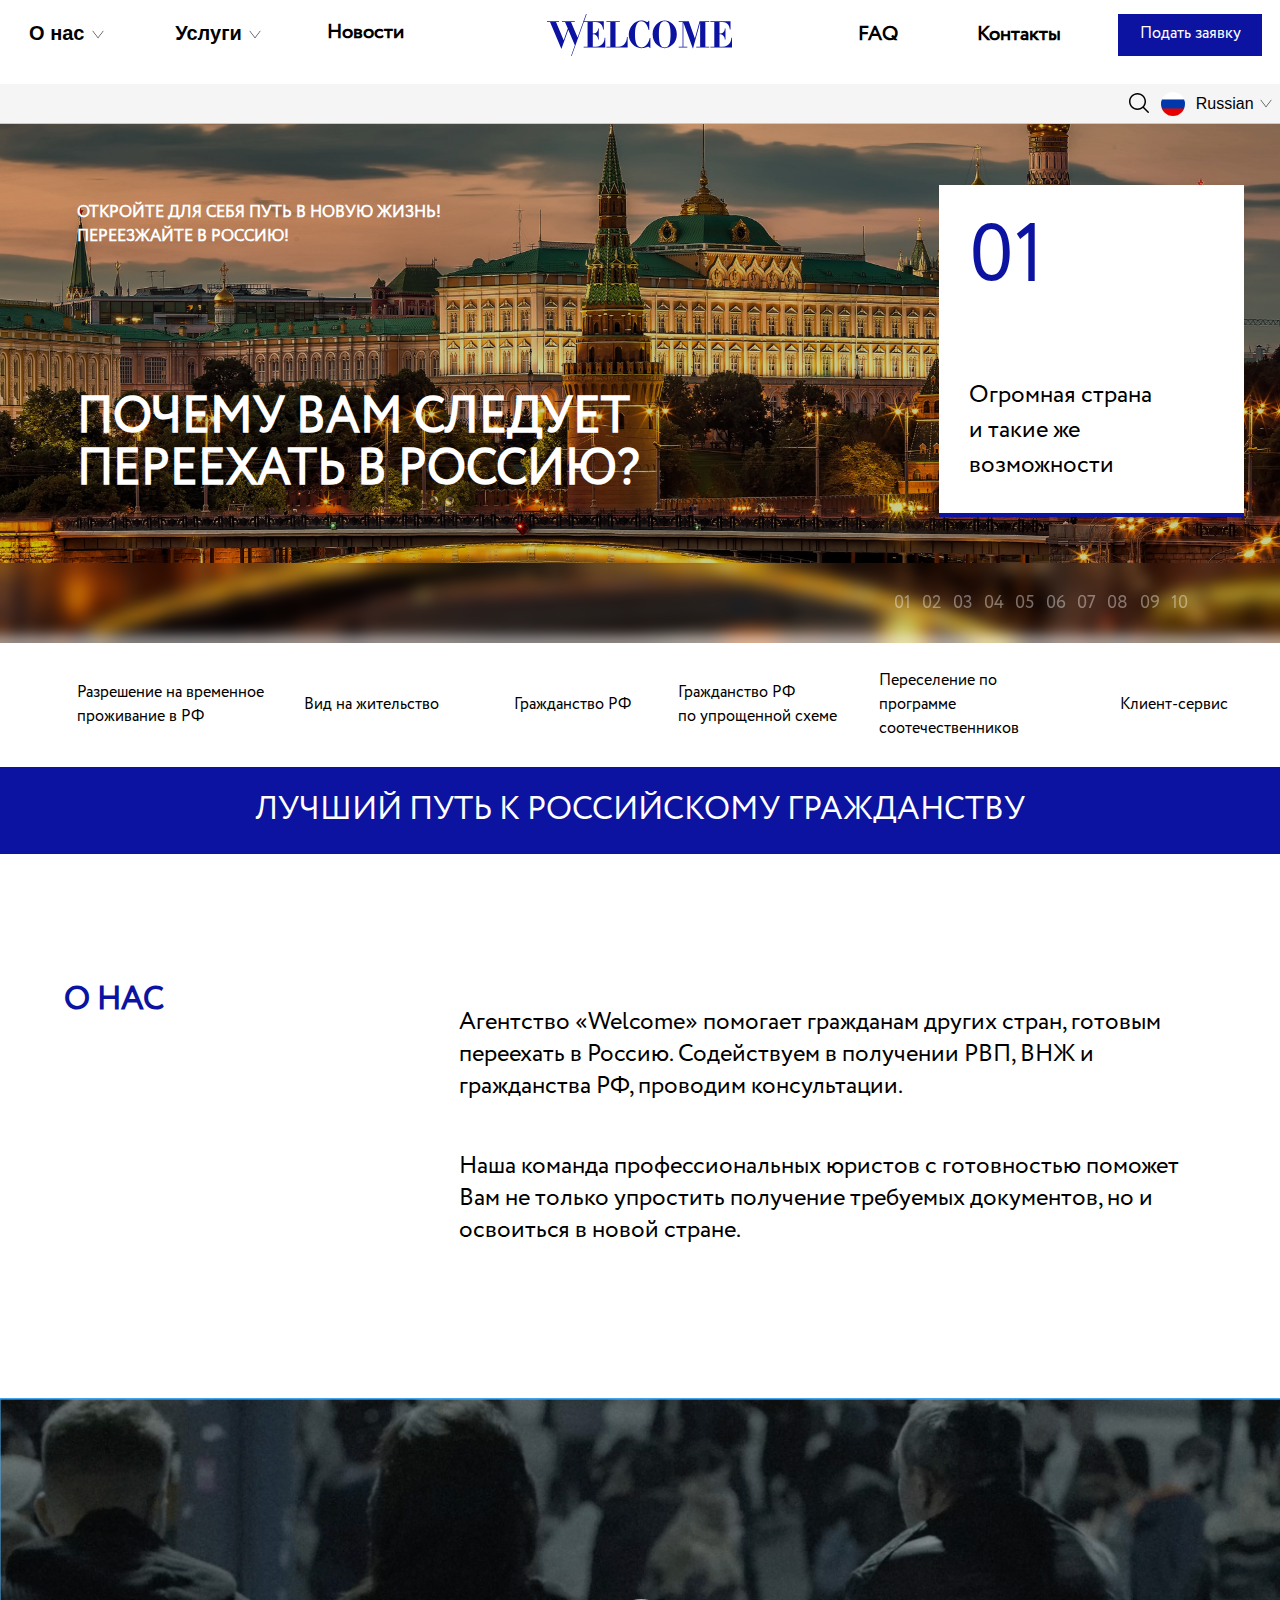
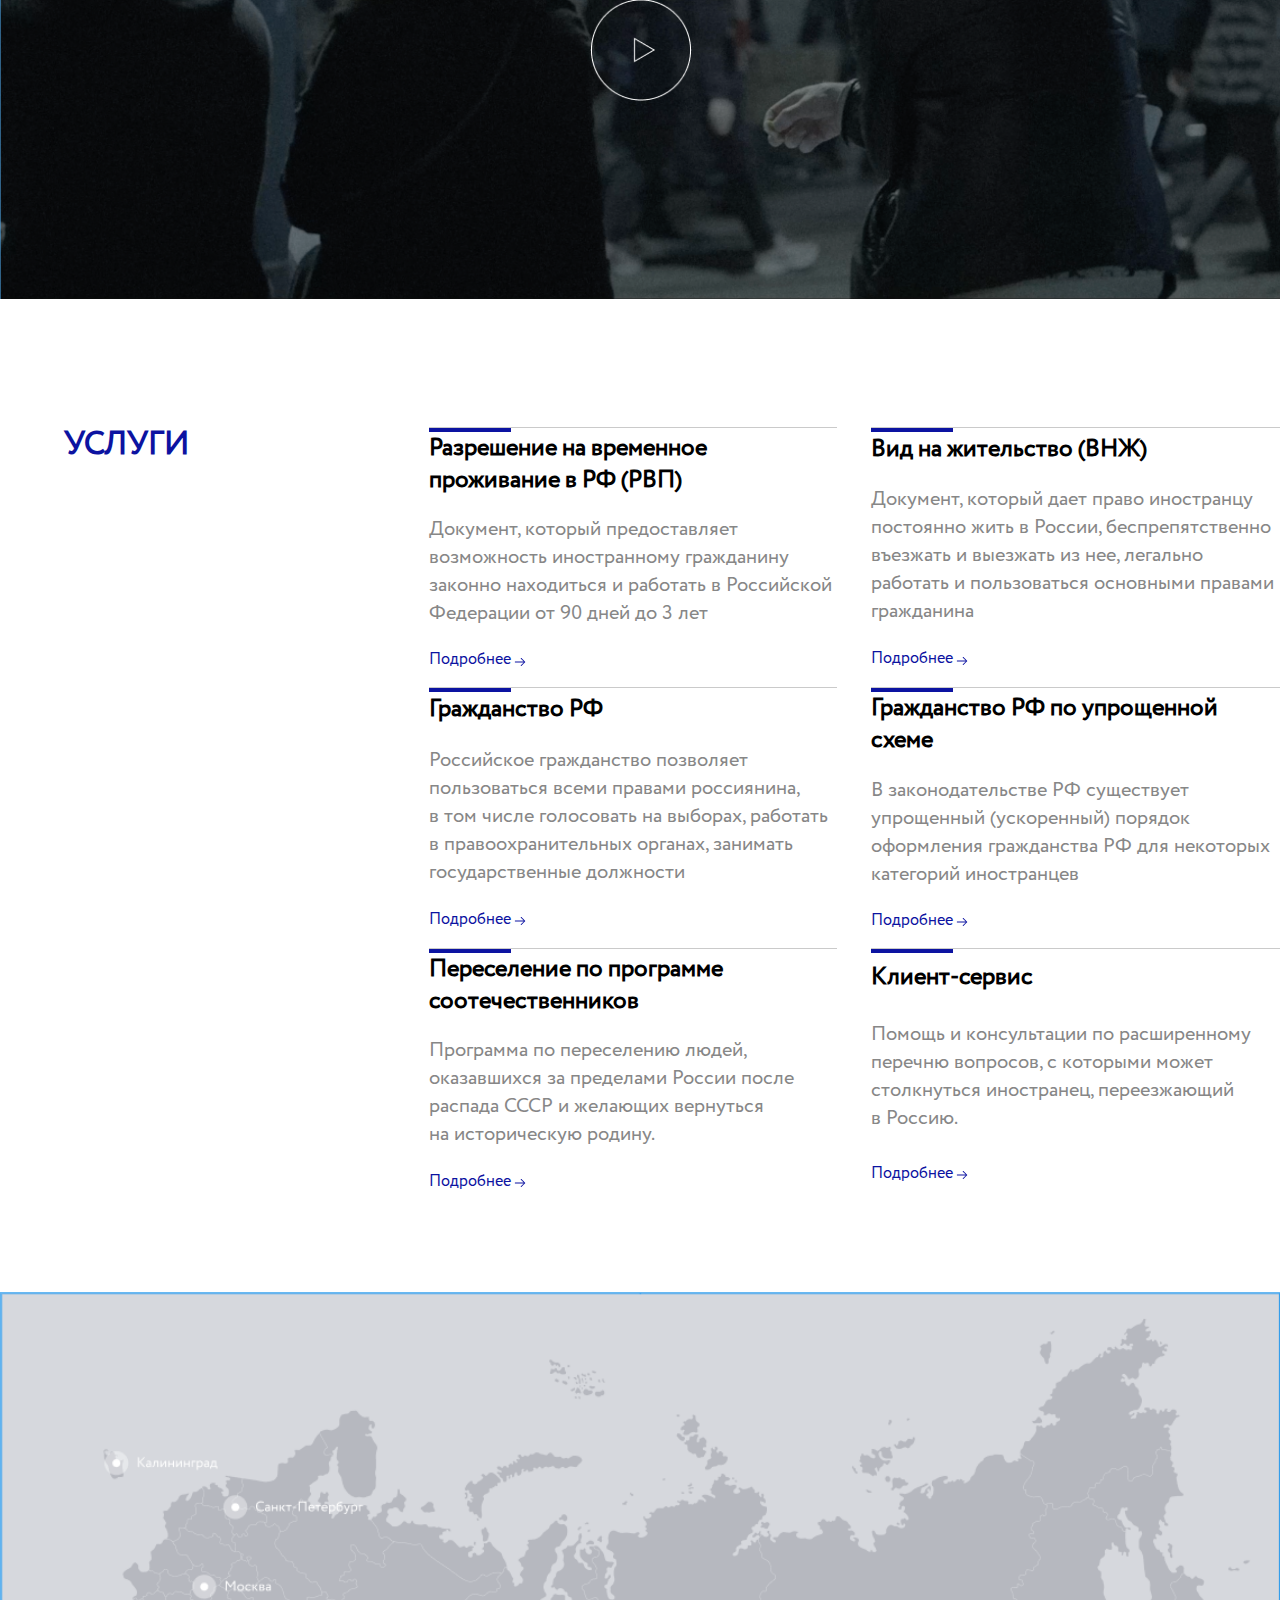
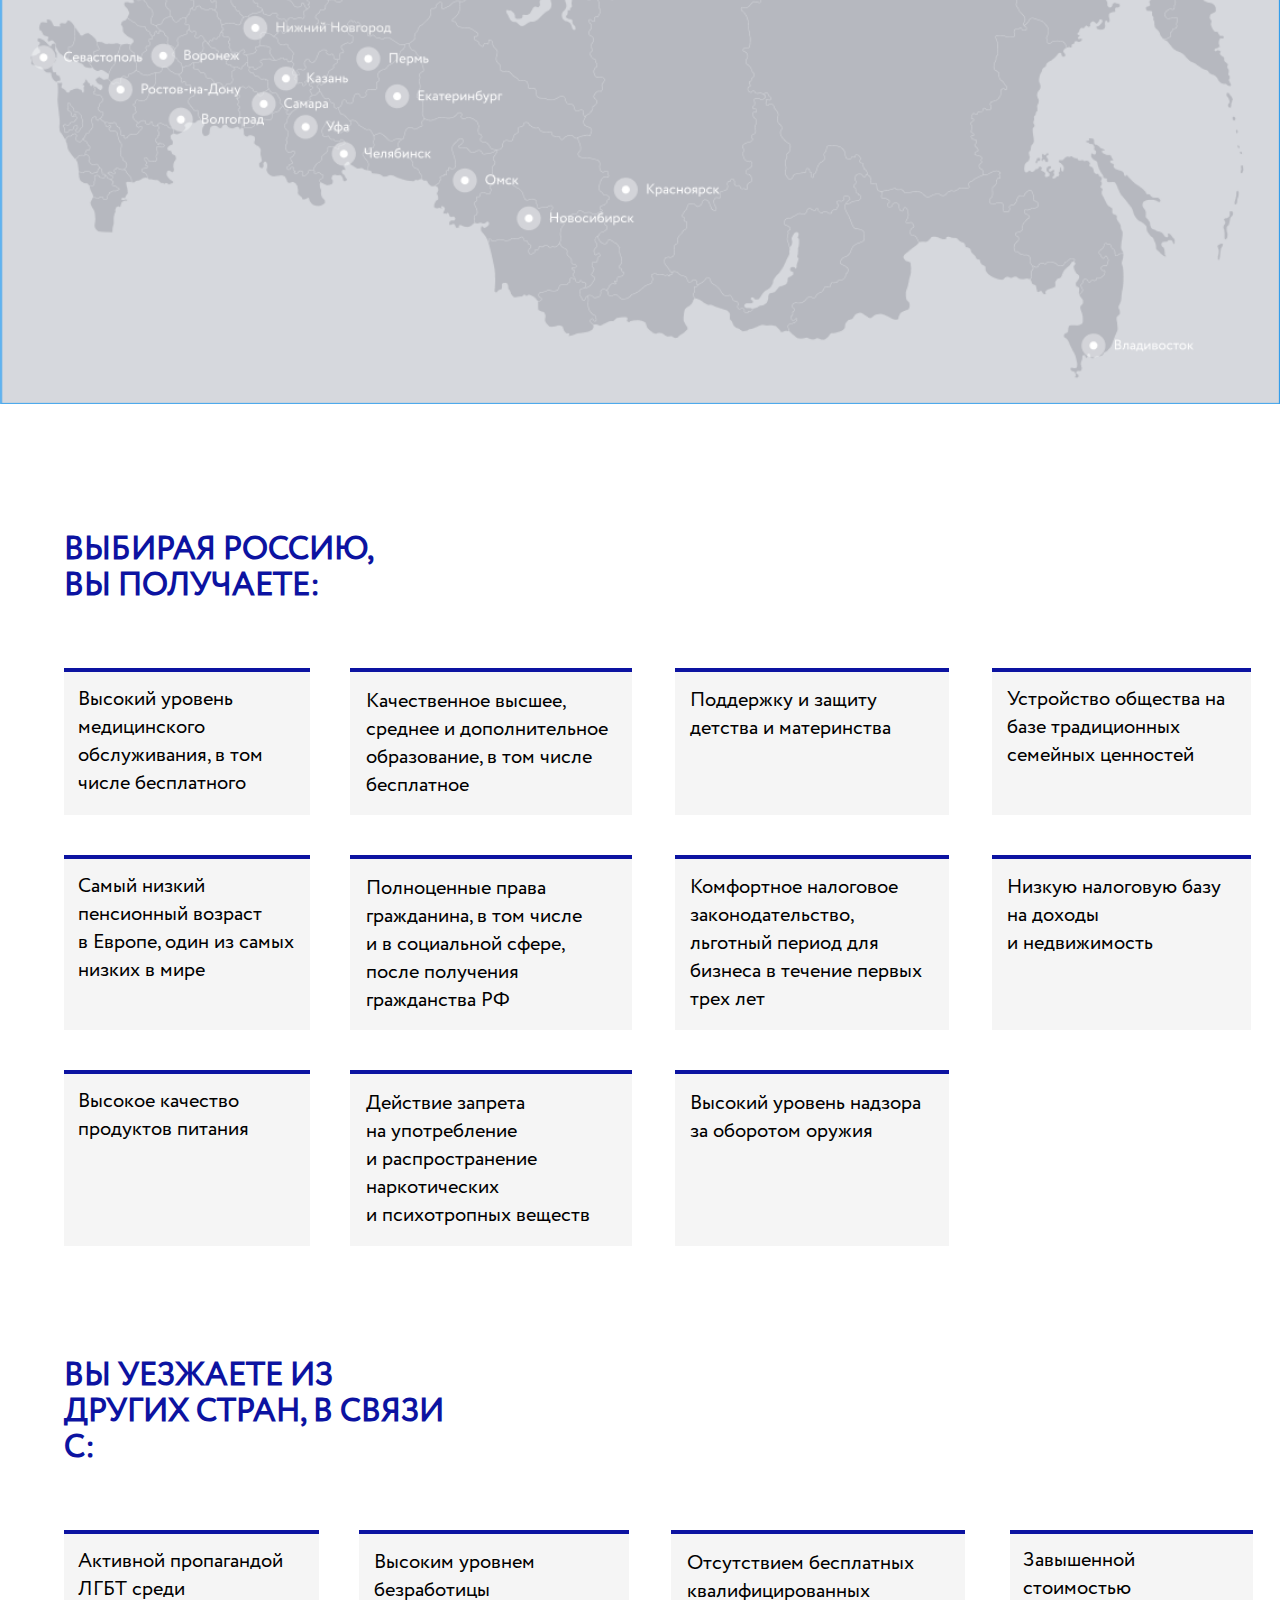
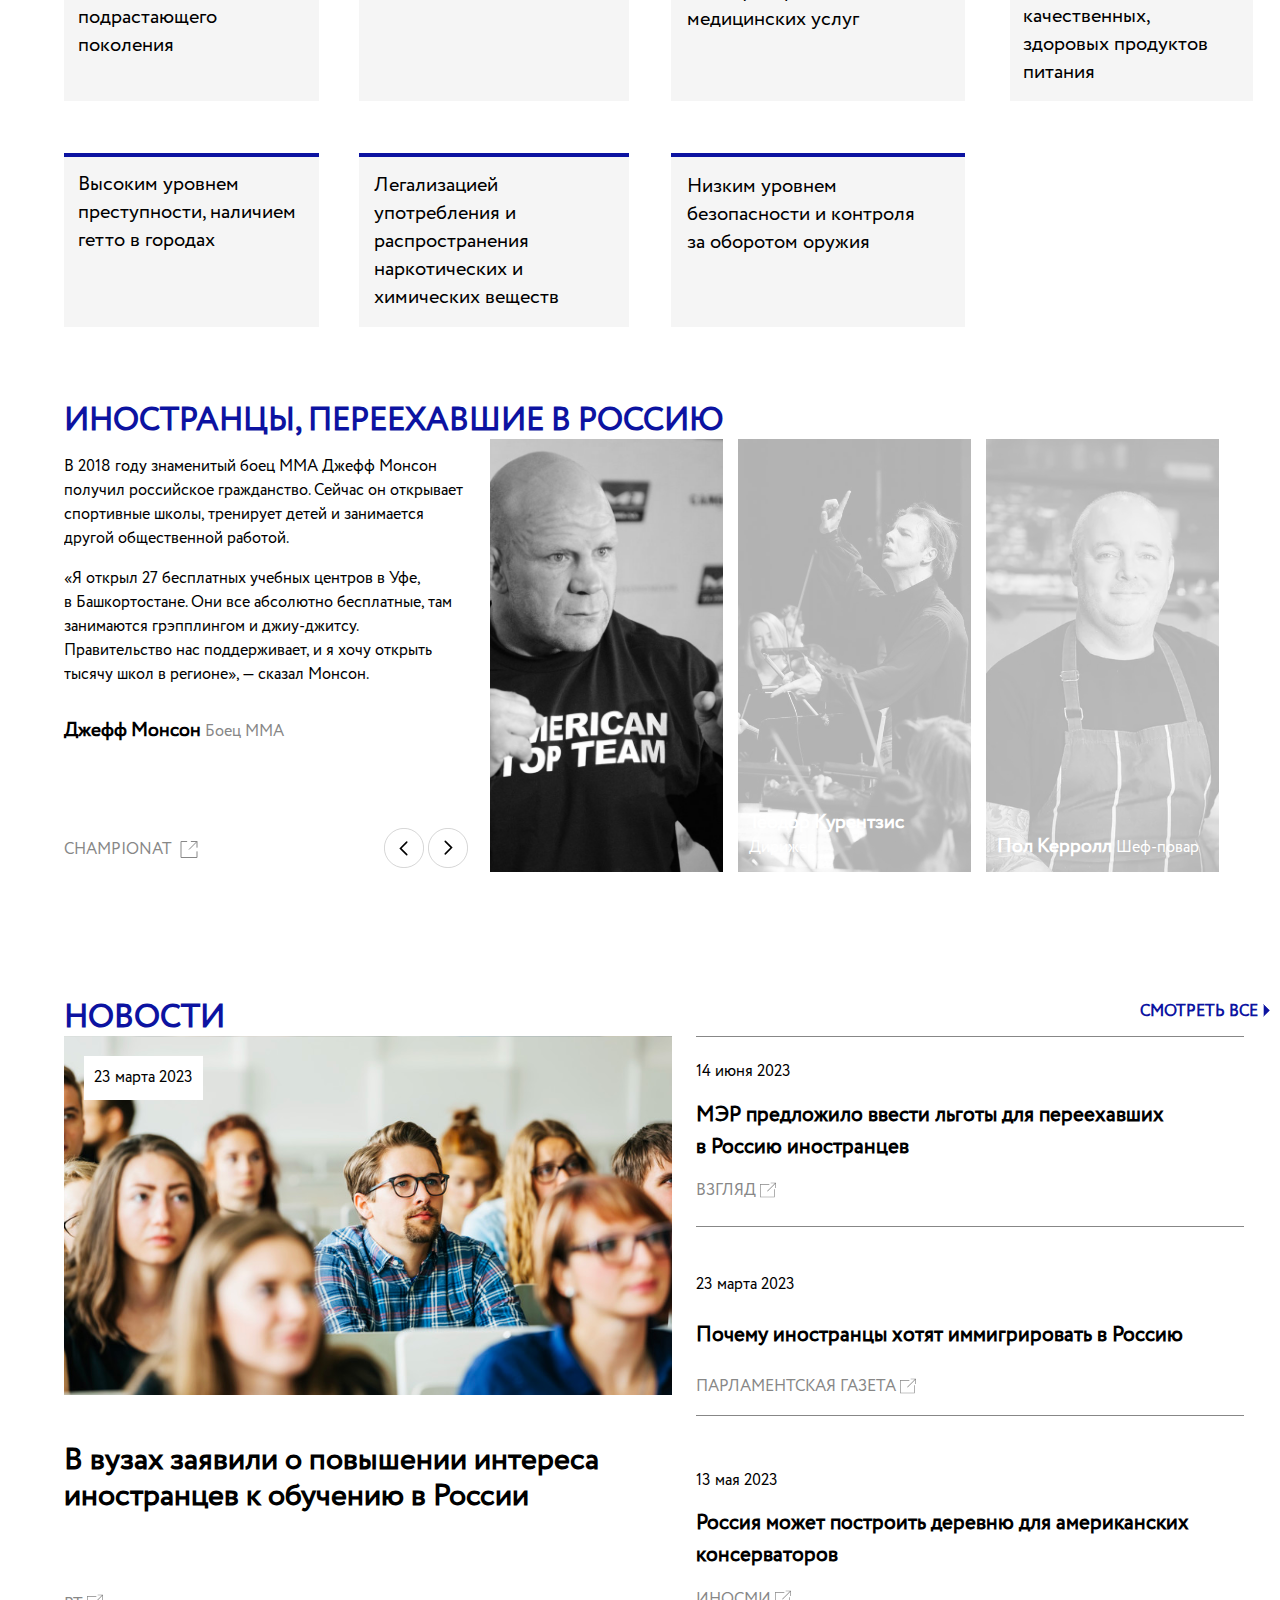
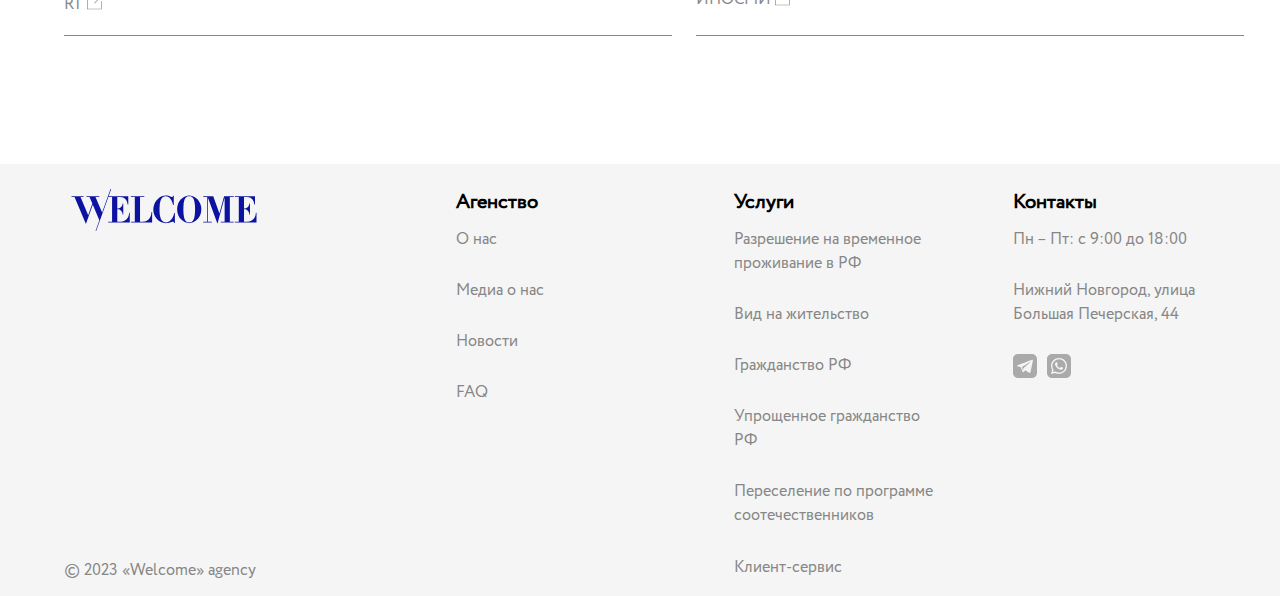
==== commit e6955fba: "Add files via upload" ====
--- a/index.html
+++ b/index.html
@@ -744,7 +744,7 @@
                 </div>
                 <div class="galary">
                     <div class="photo_01" 
-                    style="background-image:url(/10e4f2ff11a357f19e078795f6fd4827.png);
+                    style="background-image:url('10e4f2ff11a357f19e078795f6fd4827.png');
                     background-size: cover;
                     background-position: 70% 50%;">
                             <div class="person_data_galary">
@@ -758,7 +758,7 @@
                     </div>
                     <div class="photo_02">
                         <div class="background"
-                            style="background-image: url('/66f059cf9dd40fe8a37d13f80ca2e894.png');
+                            style="background-image: url('66f059cf9dd40fe8a37d13f80ca2e894.png');
                             background-position: 60% 40%;"></div>
                         <div class="person_data_galary">
                             <div class="person_name_galary">
@@ -772,7 +772,7 @@
                     
                     <div class="photo_03">
                         <div class="background"
-                            style="background-image: url(/e529f38dc0e498288255286d9abb3b73.png);
+                            style="background-image: url('e529f38dc0e498288255286d9abb3b73.png');
                             background-position: 25% 80%;"></div>
                         <div class="person_data_galary">
                             <div class="person_name_galary">
@@ -839,7 +839,7 @@
                 </div>
                 <div class="galary">
                     <div class="photo_01" 
-                    style="background-image: url('/66f059cf9dd40fe8a37d13f80ca2e894.png');
+                    style="background-image: url('66f059cf9dd40fe8a37d13f80ca2e894.png');
                     background-position: 60% 40%;
                     background-size: cover;">
                             <div class="person_data_galary">
@@ -853,7 +853,7 @@
                     </div>
                     <div class="photo_02">
                         <div class="background"
-                            style="background-image: url(/e529f38dc0e498288255286d9abb3b73.png);
+                            style="background-image: url('e529f38dc0e498288255286d9abb3b73.png');
                             background-position: 25% 80%;"></div>
                         <div class="person_data_galary">
                             <div class="person_name_galary">
@@ -867,7 +867,7 @@
                     
                     <div class="photo_03">
                         <div class="background"
-                            style="background-image: url(/cab830ad4d712e900cf659d20842952c.jpg);
+                            style="background-image: url('cab830ad4d712e900cf659d20842952c.jpg');
                             background-position: 55% 80%;"></div>
                         <div class="person_data_galary">
                             <div class="person_name_galary">
@@ -931,7 +931,7 @@
                 </div>
                 <div class="galary">
                     <div class="photo_01" 
-                    style="background-image: url(/e529f38dc0e498288255286d9abb3b73.png);
+                    style="background-image: url('e529f38dc0e498288255286d9abb3b73.png');
                             background-position: 25% 80%;
                             background-size: cover;">
                             <div class="person_data_galary">
@@ -945,7 +945,7 @@
                     </div>
                     <div class="photo_02">
                         <div class="background"
-                            style="background-image: url(/cab830ad4d712e900cf659d20842952c.jpg);
+                            style="background-image: url('cab830ad4d712e900cf659d20842952c.jpg');
                             background-position: 55% 80%;"></div>
                         <div class="person_data_galary">
                             <div class="person_name_galary">
@@ -959,7 +959,7 @@
                     
                     <div class="photo_03">
                         <div class="background"
-                            style="background-image:url(/10e4f2ff11a357f19e078795f6fd4827.png);
+                            style="background-image:url('10e4f2ff11a357f19e078795f6fd4827.png');
                      background-position: 70% 50%;"></div>
                         <div class="person_data_galary">
                             <div class="person_name_galary">
@@ -1029,7 +1029,7 @@
                 </div>
                 <div class="galary">
                     <div class="photo_01" 
-                    style="background-image: url(/cab830ad4d712e900cf659d20842952c.jpg);
+                    style="background-image: url('cab830ad4d712e900cf659d20842952c.jpg');
                             background-position: 55% 80%;
                             background-size: cover;">
                             <div class="person_data_galary">
@@ -1043,7 +1043,7 @@
                     </div>
                     <div class="photo_02">
                         <div class="background"
-                            style="background-image:url(/10e4f2ff11a357f19e078795f6fd4827.png);
+                            style="background-image:url('10e4f2ff11a357f19e078795f6fd4827.png');
                      background-position: 70% 50%;"></div>
                         <div class="person_data_galary">
                             <div class="person_name_galary">
@@ -1057,7 +1057,7 @@
                     
                     <div class="photo_03">
                         <div class="background"
-                            style="background-image: url('/66f059cf9dd40fe8a37d13f80ca2e894.png');
+                            style="background-image: url('66f059cf9dd40fe8a37d13f80ca2e894.png');
                             background-position: 60% 40%;"></div>
                         <div class="person_data_galary">
                             <div class="person_name_galary">
--- a/main.css
+++ b/main.css
@@ -357,7 +357,7 @@
 
 @media screen and (max-width: 425px) {
     .toggle-search:checked + label + .search-bar{
-        width: 220px;
+        width: 165px;
     }
 }
 
@@ -610,6 +610,7 @@
     margin-top:10%;
     margin-left: 10%;
     width: 50%;
+    height: 50%;
 }
 
 /* In pic left bottom words */
@@ -764,12 +765,12 @@
     }
 
     .in_pic_lbwords{
-
+        margin-bottom: 10%;
         font-size: 1.5rem;
     }
 
     .in_pic_ltwords{
-        font-size: 0.7rem;
+        font-size: 0.8rem;
     }
 
     .pagination{
@@ -818,7 +819,8 @@
     }
 
     .bottom_text_inblock{
-        font-size: 0.6rem;
+        margin-top: -20%;
+        font-size: 0.7rem;
     }
 
         
@@ -1765,6 +1767,7 @@
 
 @media screen and (max-width: 425px){
     .text_news{
+        align-self: center;
         font-size: 1.5rem;
     }
     .link_on_all_news{
@@ -1815,14 +1818,16 @@
     }
 }
 
-@media screen and (max-width:350px){
+@media screen and (max-width:365px){
     .link_on_all_news{
-        width: 40% !important;
+        width: 50% !important;
     }
 }
 
 .link_on_all_news a {
     /* margin-left: 0.1%; */
+    margin-left: auto;
+    /* margin-right: 5%; */
     text-decoration: none;
     color: rgba(12, 19, 161, 1);
 }
@@ -1861,7 +1866,7 @@
 }
 
 .photo_news{
-    background-image: url(/32bbe79bded7850bf746ae83847d58c7.png);
+    background-image: url(32bbe79bded7850bf746ae83847d58c7.png);
     background-size: cover;
     background-position: 50% 50%;
     /* height: 300px; */
